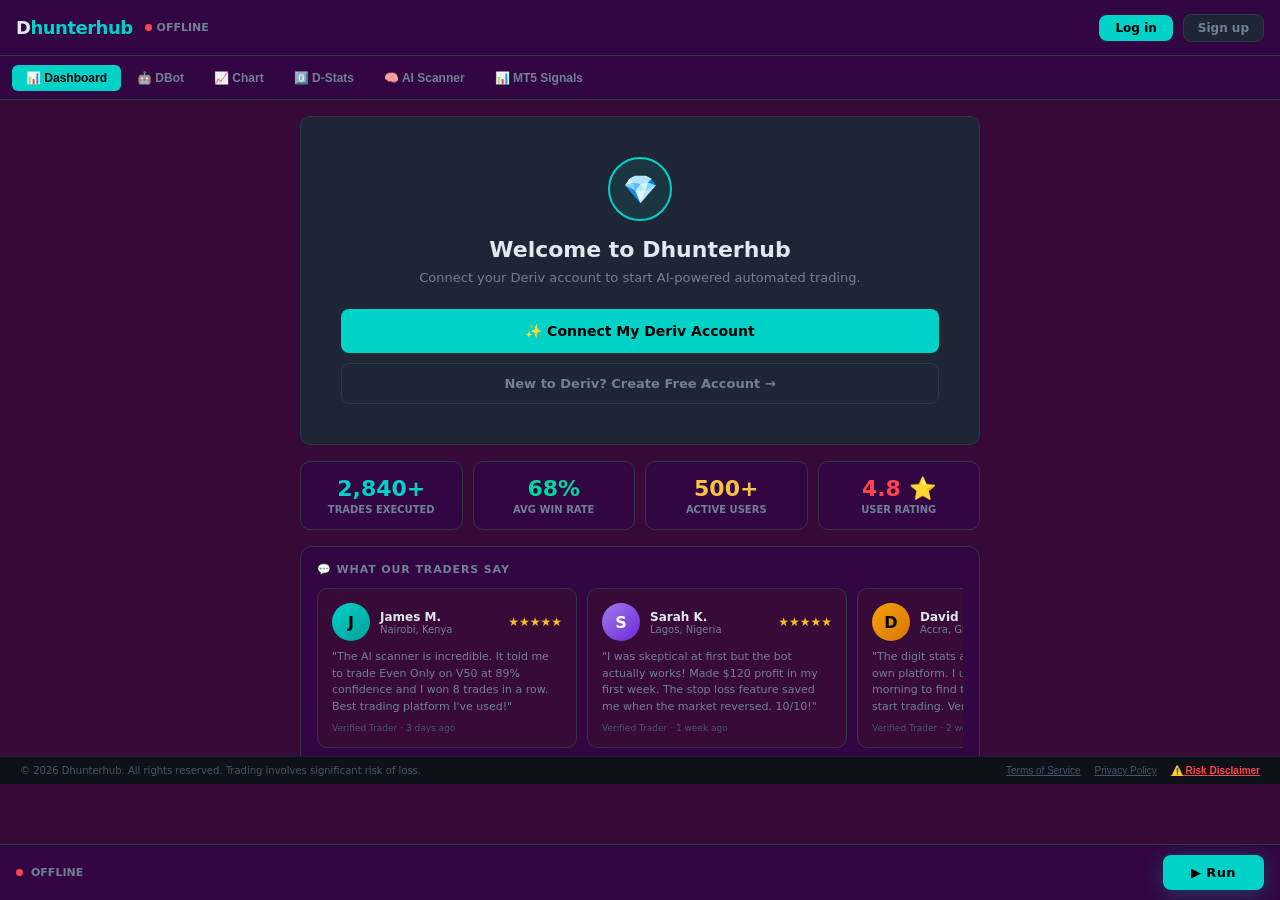
==== index.html @ f887120a "Update Google Analytics to dedicated dhunterhub property" ====
<!DOCTYPE html>
<html lang="en">
<head>
    <meta charset="UTF-8">
    <meta name="viewport" content="width=device-width, initial-scale=1.0">
    <title>Dhunterhub | Smart Trading Platform</title>

    <!-- Google tag (gtag.js) -->
<script async src="https://www.googletagmanager.com/gtag/js?id=G-G6SW14MYN6"></script>
<script>
  window.dataLayer = window.dataLayer || [];
  function gtag(){dataLayer.push(arguments);}
  gtag('js', new Date());
  gtag('config', 'G-G6SW14MYN6');
</script>

    <!-- SEO Meta Tags -->
    <meta name="description" content="Dhunterhub — AI-powered automated trading platform built on Deriv. Real-time digit stats, AI scanner, automated bots, 68% avg win rate. Connect your Deriv account and start trading smarter.">
    <meta name="keywords" content="Deriv trading bot, automated trading, AI trading, digit stats, Deriv third party, trading platform, volatility indices bot">
    <meta name="author" content="Dhunterhub">
    <meta name="robots" content="index, follow">

    <!-- Favicon — shows logo in browser tab and Google results -->
    <link rel="icon" type="image/png" href="logo.png">
    <link rel="apple-touch-icon" href="logo.png">
    <link rel="shortcut icon" href="logo.png">

    <!-- Open Graph — for WhatsApp, Facebook, Twitter previews -->
    <meta property="og:title" content="Dhunterhub | Smart AI Trading Platform">
    <meta property="og:description" content="AI-powered automated trading on Deriv. Real-time signals, digit stats, automated bots. Start trading smarter today.">
    <meta property="og:image" content="https://dhunterhub.com/logo.png">
    <meta property="og:url" content="https://dhunterhub.com">
    <meta property="og:type" content="website">
    <meta property="og:site_name" content="Dhunterhub">

    <!-- Twitter Card -->
    <meta name="twitter:card" content="summary">
    <meta name="twitter:title" content="Dhunterhub | Smart AI Trading Platform">
    <meta name="twitter:description" content="AI-powered automated trading on Deriv. Real-time signals, digit stats, automated bots.">
    <meta name="twitter:image" content="https://dhunterhub.com/logo.png">

    <!-- Canonical URL -->
    <link rel="canonical" href="https://dhunterhub.com">

    <style>
/* ============================================================
   DHUNTERHUB — Clean Dark Theme (Deriv-inspired)
   ============================================================ */
*,*::before,*::after{box-sizing:border-box;margin:0;padding:0;}
::-webkit-scrollbar{width:4px;height:4px;}
::-webkit-scrollbar-track{background:#122768;}
::-webkit-scrollbar-thumb{background:#3a69bb;border-radius:2px;}
::-webkit-scrollbar-thumb:hover{background:#0d3479;}
:root{
    --bg:#380a38;
    --bg2:#310642;
    --bg3:#1e2534;
    --card:#1e2534;
    --border:#2d3748;
    --text:#e2e8f0;
    --muted:#718096;
    --dim:#4a5568;
    --pink:#ff444f;
    --teal:#00d2c8;
    --green:#00d79e;
    --red:#ff444f;
    --amber:#f6c343;
    --blue:#4299e1;
    --purple:#9f7aea;
}
body{font-family:'Inter',system-ui,sans-serif;background:var(--bg);color:var(--text);height:100vh;overflow:hidden;display:flex;flex-direction:column;user-select:none;padding-bottom:0;}
::selection{background:#ff444f33;color:#fff;}

/* ── Header ── */
header{height:56px;background:var(--bg2);border-bottom:1px solid var(--border);display:flex;align-items:center;justify-content:space-between;padding:0 16px;flex-shrink:0;}
.logo{font-size:18px;font-weight:900;letter-spacing:-.5px;}
.logo span{color:var(--teal);}
.header-right{display:flex;align-items:center;gap:10px;}
.balance-badge{background:var(--bg3);border:1px solid var(--border);border-radius:8px;padding:5px 12px;font-size:12px;font-weight:700;color:var(--teal);display:flex;align-items:center;gap:6px;}
.status-dot{width:7px;height:7px;border-radius:50%;background:var(--red);flex-shrink:0;}
.status-dot.live{background:var(--green);}

/* ── Nav ── */
nav{height:44px;background:var(--bg2);border-bottom:1px solid var(--border);display:flex;align-items:center;padding:0 12px;gap:2px;flex-shrink:0;overflow-x:auto;}
.tab-btn{padding:6px 14px;border-radius:6px;font-size:12px;font-weight:600;white-space:nowrap;color:var(--muted);cursor:pointer;border:none;background:transparent;transition:all .15s;}
.tab-btn:hover{background:var(--bg3);color:var(--text);}
.tab-btn.active{background:var(--teal);color:#000;font-weight:700;}

/* ── Main ── */
main{flex:1;overflow:hidden;position:relative;}
.tab-pane{display:none;height:100%;width:100%;overflow:hidden;}
.tab-pane.active{display:flex;}
.tab-pane.scroll{display:none;}
.tab-pane.scroll.active{display:block;overflow-y:auto;height:100%;}

/* ── Inputs/Select ── */
input,select{background:var(--bg);border:1px solid var(--border);color:var(--text);border-radius:6px;padding:7px 10px;font-size:12px;outline:none;font-family:inherit;width:100%;transition:border-color .15s;}
input:focus,select:focus{border-color:var(--teal);}
select option{background:var(--bg2);}
input::placeholder{color:var(--dim);}

/* ── Buttons ── */
.btn{border:none;border-radius:8px;font-weight:700;cursor:pointer;transition:all .15s;display:inline-flex;align-items:center;justify-content:center;gap:6px;font-family:inherit;}
.btn-teal{background:var(--teal);color:#000;}
.btn-teal:hover{opacity:.9;transform:translateY(-1px);}
.btn-red{background:var(--red);color:#fff;}
.btn-red:hover{opacity:.9;}
.btn-green{background:var(--green);color:#000;}
.btn-green:hover{opacity:.9;}
.btn-ghost{background:var(--bg3);color:var(--muted);border:1px solid var(--border);}
.btn-ghost:hover{color:var(--text);border-color:var(--teal);}
.btn-amber{background:var(--amber);color:#000;}
.btn-run{background:var(--teal);color:#000;font-size:14px;font-weight:900;padding:14px 32px;border-radius:8px;letter-spacing:.03em;box-shadow:0 4px 20px #00d2c844;}
.btn-run:hover{opacity:.9;transform:translateY(-1px);}
.btn-stop{background:var(--red);color:#fff;font-size:14px;font-weight:900;padding:14px 32px;border-radius:8px;}

/* ── Cards ── */
.card{background:var(--card);border:1px solid var(--border);border-radius:10px;}
.card-sm{background:var(--bg2);border:1px solid var(--border);border-radius:8px;}

/* ── Badge ── */
.badge{display:inline-flex;align-items:center;padding:2px 8px;border-radius:20px;font-size:10px;font-weight:700;}
.badge-green{background:#00d79e18;color:var(--green);border:1px solid #00d79e33;}
.badge-red{background:#ff444f18;color:var(--red);border:1px solid #ff444f33;}
.badge-amber{background:#f6c34318;color:var(--amber);border:1px solid #f6c34333;}
.badge-teal{background:#00d2c818;color:var(--teal);border:1px solid #00d2c833;}
.badge-purple{background:#9f7aea18;color:var(--purple);border:1px solid #9f7aea33;}
.badge-blue{background:#4299e118;color:var(--blue);border:1px solid #4299e133;}

/* ── Separator ── */
.sep{border:none;border-top:1px solid var(--border);}

/* ── Sidebar ── */
.sidebar{width:240px;flex-shrink:0;background:var(--bg2);border-right:1px solid var(--border);display:flex;flex-direction:column;overflow:hidden;}
.sidebar-right{width:280px;flex-shrink:0;background:var(--bg2);border-left:1px solid var(--border);display:flex;flex-direction:column;overflow:hidden;}

/* ── Section header ── */
.sec-head{font-size:10px;font-weight:700;color:var(--muted);text-transform:uppercase;letter-spacing:.08em;padding:10px 14px 6px;}

/* ── Bot bar ── */
#bot-bar{position:fixed;bottom:0;left:0;right:0;z-index:999;background:var(--bg2);border-top:1px solid var(--border);padding:10px 16px;display:flex;align-items:center;gap:12px;}
body{padding-bottom:60px;}

/* ── D-Circles ── */
.d-circle{width:66px;height:66px;border-radius:50%;display:flex;flex-direction:column;align-items:center;justify-content:center;cursor:pointer;border:2px solid var(--border);background:var(--bg3);transition:all .2s;user-select:none;}
.d-circle:hover{transform:scale(1.08);}
.d-circle.r0{background:linear-gradient(135deg,#00d79e,#00a07a);border-color:#00d79e;color:#000;}
.d-circle.r1{background:linear-gradient(135deg,#00d2c8,#008a84);border-color:#00d2c8;color:#000;}
.d-circle.r8{background:linear-gradient(135deg,#f6c343,#c49a00);border-color:#f6c343;color:#000;}
.d-circle.r9{background:linear-gradient(135deg,#ff444f,#c0001a);border-color:#ff444f;color:#fff;}
.d-circle.pred{box-shadow:0 0 0 3px var(--teal),0 0 16px #00d2c844;}

/* ── Transaction rows (like screenshot) ── */
.tx-row{display:flex;align-items:center;padding:12px 16px;border-bottom:1px solid var(--border);gap:12px;font-size:12px;transition:background .15s;}
.tx-row:hover{background:var(--bg3);}
.tx-type-icon{width:44px;height:44px;border-radius:8px;background:var(--bg3);display:flex;align-items:center;justify-content:center;flex-shrink:0;font-size:18px;}
.tx-spots{flex:1;}
.tx-entry{display:flex;align-items:center;gap:6px;margin-bottom:4px;}
.tx-exit{display:flex;align-items:center;gap:6px;}
.spot-dot{width:8px;height:8px;border-radius:50%;flex-shrink:0;}
.spot-dot.entry{background:var(--red);}
.spot-dot.exit{background:transparent;border:2px solid var(--muted);}
.tx-price{color:var(--text);font-family:monospace;font-weight:600;}
.tx-pnl{text-align:right;}
.tx-stake{color:var(--muted);font-size:11px;}
.tx-profit{color:var(--green);font-weight:700;font-size:13px;}
.tx-profit.loss{color:var(--red);}

/* ── Summary bottom bar (like screenshot) ── */
.summary-bar{background:var(--bg2);border-top:1px solid var(--border);padding:14px 16px;display:grid;grid-template-columns:1fr 1fr 1fr;gap:12px;flex-shrink:0;}
.summary-item{text-align:center;}
.summary-label{font-size:10px;color:var(--muted);margin-bottom:4px;font-weight:600;text-transform:uppercase;}
.summary-value{font-size:15px;font-weight:900;}

/* ── Panel tabs (Summary/Transactions/Journal) ── */
.panel-tabs{display:flex;border-bottom:1px solid var(--border);flex-shrink:0;}
.panel-tab{flex:1;padding:10px;text-align:center;font-size:12px;font-weight:600;color:var(--muted);cursor:pointer;border:none;background:transparent;border-bottom:2px solid transparent;transition:all .15s;}
.panel-tab.active{color:var(--teal);border-bottom-color:var(--teal);}

/* ── AI Scanner ── */
.scanner-signal{background:var(--bg3);border:1px solid var(--border);border-radius:8px;padding:12px;transition:all .15s;}
.scanner-signal.strong{border-color:var(--green);}
.scanner-signal.medium{border-color:var(--amber);}

/* ── Market selector ── */
.market-item{padding:8px 12px;cursor:pointer;border-radius:6px;font-size:12px;font-weight:500;color:var(--muted);display:flex;align-items:center;gap:8px;transition:all .15s;border-left:3px solid transparent;}
.market-item:hover{background:var(--bg3);color:var(--text);}
.market-item.active{background:#00d2c810;color:var(--teal);border-left-color:var(--teal);}

/* ── Progress bar ── */
.pbar{height:4px;background:var(--border);border-radius:2px;overflow:hidden;}
.pbar-fill{height:100%;border-radius:2px;transition:width .6s;}

/* ── Notification ── */
#notif-wrap{position:fixed;top:70px;right:14px;z-index:9999;display:flex;flex-direction:column;gap:8px;max-width:290px;pointer-events:none;}
.notif{background:var(--bg3);border:1px solid var(--teal);border-radius:10px;padding:12px 14px;box-shadow:0 8px 24px #00000055;animation:nIn .3s ease;pointer-events:all;}
.notif.err{border-color:var(--red);}
.notif.warn{border-color:var(--amber);}
@keyframes nIn{from{opacity:0;transform:translateX(20px);}to{opacity:1;transform:translateX(0);}}

/* ── Journal line ── */
.jline{font-size:10px;padding:2px 0;font-family:monospace;}
.jline.w{color:var(--green);}
.jline.l{color:var(--red);}
.jline.i{color:var(--blue);}
.jline.x{color:var(--amber);}
.jline.d{color:var(--muted);}

/* ── Dir button ── */
.dir-btn{padding:6px 14px;border-radius:6px;font-size:11px;font-weight:700;border:1px solid var(--border);background:var(--bg);color:var(--muted);cursor:pointer;transition:all .15s;}
.dir-btn.pos{border-color:var(--teal);background:#00d2c814;color:var(--teal);}
.dir-btn.neg{border-color:var(--red);background:#ff444f14;color:var(--red);}

/* ── Chart iframe ── */
.chart-frame{flex:1;border:none;width:100%;min-height:0;display:block;}

/* ── Iframe container ── */
.iframe-wrap{flex:1;display:flex;flex-direction:column;overflow:hidden;min-height:0;}

@media(max-width:768px){
    /* Hide sidebars by default on mobile */
    .sidebar,.sidebar-right{ display:none; }

    /* DBot mobile layout — show settings as bottom sheet */
    #bot-pane.active { flex-direction: column !important; }
    #bot-pane .sidebar {
        display: flex !important;
        width: 100% !important;
        max-height: 0;
        overflow: hidden;
        transition: max-height 0.3s ease;
        border-right: none !important;
        border-top: 1px solid var(--border);
        order: 2;
    }
    #bot-pane .sidebar.mobile-open {
        max-height: 70vh;
        overflow-y: auto;
    }
    #bot-pane > div:not(.sidebar):not(.sidebar-right) {
        order: 1;
        min-height: 0;
        flex: 1;
    }
    /* Hide right AI panel on mobile */
    #bot-pane .sidebar-right { display: none !important; }

    /* Mobile bot toggle button */
    #mobile-bot-settings-btn {
        display: flex !important;
    }
}
@media(min-width:769px){
    #mobile-bot-settings-btn { display: none !important; }
}
    </style>
</head>
<body>

<!-- Notifications -->
<div id="notif-wrap"></div>

<!-- ═══ HEADER ═══ -->
<header>
    <div style="display:flex;align-items:center;gap:12px;">
        <div class="logo">D<span>hunterhub</span></div>
        <div style="display:flex;align-items:center;gap:5px;">
            <span class="status-dot" id="status-dot"></span>
            <span id="status-text" style="font-size:11px;font-weight:700;color:var(--muted);">OFFLINE</span>
        </div>
    </div>
    <div class="header-right">
        <div id="acct-wrap" style="display:none;align-items:center;gap:8px;">
            <select id="acct-switcher" onchange="switchAccount(this.value)" style="width:auto;font-size:11px;padding:4px 8px;"></select>
            <div class="balance-badge">💰 <span id="balance">0.00 USD</span></div>
        </div>
        <button onclick="loginWithDeriv()" id="btn-login" class="btn btn-teal" style="font-size:12px;padding:6px 16px;">Log in</button>
        <button onclick="signUpWithDeriv()" id="btn-signup" class="btn btn-ghost" style="font-size:12px;padding:6px 14px;">Sign up</button>
    </div>
</header>

<!-- ═══ NAV ═══ -->
<nav>
    <button id="tab-btn-dashboard" onclick="switchTab('dashboard')" class="tab-btn active">📊 Dashboard</button>
    <button id="tab-btn-bot"       onclick="switchTab('bot')"       class="tab-btn">🤖 DBot</button>
    <button id="tab-btn-chart"     onclick="switchTab('chart')"     class="tab-btn">📈 Chart</button>
    <button id="tab-btn-digits"    onclick="switchTab('digits')"    class="tab-btn">0️⃣ D-Stats</button>
    <button id="tab-btn-scanner"   onclick="switchTab('scanner')"   class="tab-btn">🧠 AI Scanner</button>
    <button id="tab-btn-mt5"       onclick="switchTab('mt5')"       class="tab-btn">📊 MT5 Signals</button>
</nav>

<!-- ═══ MAIN ═══ -->
<main>

<!-- ── DASHBOARD ── -->
<div id="dashboard-pane" class="tab-pane scroll active" style="padding:16px;">
    <div style="max-width:680px;margin:0 auto;">

        <!-- Auth card -->
        <div id="auth-card" class="card" style="padding:40px;text-align:center;margin-bottom:16px;">
            <div style="width:64px;height:64px;border-radius:50%;background:#00d2c818;border:2px solid var(--teal);display:flex;align-items:center;justify-content:center;font-size:28px;margin:0 auto 16px;">💎</div>
            <h2 style="font-size:22px;font-weight:900;margin-bottom:8px;">Welcome to Dhunterhub</h2>
            <p style="color:var(--muted);font-size:13px;margin-bottom:24px;">Connect your Deriv account to start AI-powered automated trading.</p>
            <button onclick="loginWithDeriv()" class="btn btn-teal" style="width:100%;padding:14px;font-size:14px;border-radius:8px;margin-bottom:10px;">✨ Connect My Deriv Account</button>
            <button onclick="signUpWithDeriv()" class="btn btn-ghost" style="width:100%;padding:12px;font-size:13px;border-radius:8px;">New to Deriv? Create Free Account →</button>
            <div id="conn-status" style="display:none;margin-top:12px;font-size:11px;padding:10px;border-radius:8px;border:1px solid var(--border);color:var(--muted);"></div>
        </div>

        <!-- Testimonials & Stats — always visible -->
        <div style="margin-bottom:16px;">

            <!-- Platform stats bar -->
            <div style="display:grid;grid-template-columns:repeat(4,1fr);gap:10px;margin-bottom:16px;">
                <div style="background:var(--bg2);border:1px solid var(--border);border-radius:10px;padding:14px;text-align:center;">
                    <div style="font-size:22px;font-weight:900;color:var(--teal);">2,840+</div>
                    <div style="font-size:10px;color:var(--muted);margin-top:3px;text-transform:uppercase;font-weight:700;">Trades Executed</div>
                </div>
                <div style="background:var(--bg2);border:1px solid var(--border);border-radius:10px;padding:14px;text-align:center;">
                    <div style="font-size:22px;font-weight:900;color:var(--green);">68%</div>
                    <div style="font-size:10px;color:var(--muted);margin-top:3px;text-transform:uppercase;font-weight:700;">Avg Win Rate</div>
                </div>
                <div style="background:var(--bg2);border:1px solid var(--border);border-radius:10px;padding:14px;text-align:center;">
                    <div style="font-size:22px;font-weight:900;color:var(--amber);">500+</div>
                    <div style="font-size:10px;color:var(--muted);margin-top:3px;text-transform:uppercase;font-weight:700;">Active Users</div>
                </div>
                <div style="background:var(--bg2);border:1px solid var(--border);border-radius:10px;padding:14px;text-align:center;">
                    <div style="font-size:22px;font-weight:900;color:#ff444f;">4.8 ⭐</div>
                    <div style="font-size:10px;color:var(--muted);margin-top:3px;text-transform:uppercase;font-weight:700;">User Rating</div>
                </div>
            </div>

            <!-- Testimonials -->
            <div style="background:var(--bg2);border:1px solid var(--border);border-radius:12px;padding:16px;margin-bottom:16px;">
                <div style="font-size:11px;font-weight:900;color:var(--muted);text-transform:uppercase;letter-spacing:.08em;margin-bottom:12px;">💬 What Our Traders Say</div>
                <div style="display:flex;flex-direction:row;overflow-x:auto;gap:10px;padding-bottom:8px;scroll-snap-type:x mandatory;">

                    <!-- Testimonial 1 -->
                    <div style="background:var(--bg);border:1px solid var(--border);border-radius:10px;padding:14px;min-width:260px;max-width:260px;scroll-snap-align:start;flex-shrink:0;">
                        <div style="display:flex;align-items:center;gap:10px;margin-bottom:8px;">
                            <div style="width:38px;height:38px;border-radius:50%;background:linear-gradient(135deg,#00d2c8,#00a09a);display:flex;align-items:center;justify-content:center;font-size:16px;font-weight:900;color:#000;flex-shrink:0;">J</div>
                            <div>
                                <div style="font-size:12px;font-weight:900;color:var(--text);">James M.</div>
                                <div style="font-size:10px;color:var(--muted);">Nairobi, Kenya</div>
                            </div>
                            <div style="margin-left:auto;color:#fbbf24;font-size:12px;">★★★★★</div>
                        </div>
                        <p style="font-size:11px;color:var(--muted);line-height:1.5;">"The AI scanner is incredible. It told me to trade Even Only on V50 at 89% confidence and I won 8 trades in a row. Best trading platform I've used!"</p>
                        <div style="font-size:9px;color:var(--dim);margin-top:8px;">Verified Trader · 3 days ago</div>
                    </div>

                    <!-- Testimonial 2 -->
                    <div style="background:var(--bg);border:1px solid var(--border);border-radius:10px;padding:14px;min-width:260px;max-width:260px;scroll-snap-align:start;flex-shrink:0;">
                        <div style="display:flex;align-items:center;gap:10px;margin-bottom:8px;">
                            <div style="width:38px;height:38px;border-radius:50%;background:linear-gradient(135deg,#9f7aea,#6d28d9);display:flex;align-items:center;justify-content:center;font-size:16px;font-weight:900;color:#fff;flex-shrink:0;">S</div>
                            <div>
                                <div style="font-size:12px;font-weight:900;color:var(--text);">Sarah K.</div>
                                <div style="font-size:10px;color:var(--muted);">Lagos, Nigeria</div>
                            </div>
                            <div style="margin-left:auto;color:#fbbf24;font-size:12px;">★★★★★</div>
                        </div>
                        <p style="font-size:11px;color:var(--muted);line-height:1.5;">"I was skeptical at first but the bot actually works! Made $120 profit in my first week. The stop loss feature saved me when the market reversed. 10/10!"</p>
                        <div style="font-size:9px;color:var(--dim);margin-top:8px;">Verified Trader · 1 week ago</div>
                    </div>

                    <!-- Testimonial 3 -->
                    <div style="background:var(--bg);border:1px solid var(--border);border-radius:10px;padding:14px;min-width:260px;max-width:260px;scroll-snap-align:start;flex-shrink:0;">
                        <div style="display:flex;align-items:center;gap:10px;margin-bottom:8px;">
                            <div style="width:38px;height:38px;border-radius:50%;background:linear-gradient(135deg,#f59e0b,#d97706);display:flex;align-items:center;justify-content:center;font-size:16px;font-weight:900;color:#000;flex-shrink:0;">D</div>
                            <div>
                                <div style="font-size:12px;font-weight:900;color:var(--text);">David O.</div>
                                <div style="font-size:10px;color:var(--muted);">Accra, Ghana</div>
                            </div>
                            <div style="margin-left:auto;color:#fbbf24;font-size:12px;">★★★★☆</div>
                        </div>
                        <p style="font-size:11px;color:var(--muted);line-height:1.5;">"The digit stats are exactly like Deriv's own platform. I use the AI scanner every morning to find the best market before I start trading. Very professional!"</p>
                        <div style="font-size:9px;color:var(--dim);margin-top:8px;">Verified Trader · 2 weeks ago</div>
                    </div>

                    <!-- Testimonial 4 -->
                    <div style="background:var(--bg);border:1px solid var(--border);border-radius:10px;padding:14px;min-width:260px;max-width:260px;scroll-snap-align:start;flex-shrink:0;">
                        <div style="display:flex;align-items:center;gap:10px;margin-bottom:8px;">
                            <div style="width:38px;height:38px;border-radius:50%;background:linear-gradient(135deg,#ff444f,#c0001a);display:flex;align-items:center;justify-content:center;font-size:16px;font-weight:900;color:#fff;flex-shrink:0;">A</div>
                            <div>
                                <div style="font-size:12px;font-weight:900;color:var(--text);">Amina B.</div>
                                <div style="font-size:10px;color:var(--muted);">Dar es Salaam, Tanzania</div>
                            </div>
                            <div style="margin-left:auto;color:#fbbf24;font-size:12px;">★★★★★</div>
                        </div>
                        <p style="font-size:11px;color:var(--muted);line-height:1.5;">"Finally a platform that works on my phone! The AI auto-update feature is amazing — it changes direction based on market conditions automatically. Love it!"</p>
                        <div style="font-size:9px;color:var(--dim);margin-top:8px;">Verified Trader · 5 days ago</div>
                    </div>

                    <!-- Testimonial 5 -->
                    <div style="background:var(--bg);border:1px solid var(--border);border-radius:10px;padding:14px;min-width:260px;max-width:260px;scroll-snap-align:start;flex-shrink:0;">
                        <div style="display:flex;align-items:center;gap:10px;margin-bottom:8px;">
                            <div style="width:38px;height:38px;border-radius:50%;background:linear-gradient(135deg,#10b981,#059669);display:flex;align-items:center;justify-content:center;font-size:16px;font-weight:900;color:#fff;flex-shrink:0;">P</div>
                            <div>
                                <div style="font-size:12px;font-weight:900;color:var(--text);">Peter N.</div>
                                <div style="font-size:10px;color:var(--muted);">Kampala, Uganda</div>
                            </div>
                            <div style="margin-left:auto;color:#fbbf24;font-size:12px;">★★★★★</div>
                        </div>
                        <p style="font-size:11px;color:var(--muted);line-height:1.5;">"The martingale with stop loss is perfectly balanced. I set $5 stop loss and $20 take profit and the bot handles everything. Withdrew $200 this month!"</p>
                        <div style="font-size:9px;color:var(--dim);margin-top:8px;">Verified Trader · 1 week ago</div>
                    </div>

                    <!-- Testimonial 6 -->
                    <div style="background:var(--bg);border:1px solid var(--border);border-radius:10px;padding:14px;min-width:260px;max-width:260px;scroll-snap-align:start;flex-shrink:0;">
                        <div style="display:flex;align-items:center;gap:10px;margin-bottom:8px;">
                            <div style="width:38px;height:38px;border-radius:50%;background:linear-gradient(135deg,#3b82f6,#1d4ed8);display:flex;align-items:center;justify-content:center;font-size:16px;font-weight:900;color:#fff;flex-shrink:0;">R</div>
                            <div>
                                <div style="font-size:12px;font-weight:900;color:var(--text);">Ruth W.</div>
                                <div style="font-size:10px;color:var(--muted);">Mombasa, Kenya</div>
                            </div>
                            <div style="margin-left:auto;color:#fbbf24;font-size:12px;">★★★★★</div>
                        </div>
                        <p style="font-size:11px;color:var(--muted);line-height:1.5;">"I connected my Deriv account in less than a minute. The interface is clean and easy to understand even for beginners. The AI signals are spot on!"</p>
                        <div style="font-size:9px;color:var(--dim);margin-top:8px;">Verified Trader · 3 days ago</div>
                    </div>

                </div>
            </div>

            <!-- CTA Banner -->
            <div style="background:linear-gradient(135deg,#00d2c818,#00d2c808);border:1px solid #00d2c844;border-radius:12px;padding:20px;text-align:center;margin-bottom:16px;">
                <div style="font-size:16px;font-weight:900;color:var(--text);margin-bottom:6px;">🚀 Ready to Start Trading?</div>
                <div style="font-size:12px;color:var(--muted);margin-bottom:14px;">Join 500+ traders already using Dhunterhub to automate their Deriv trading</div>
                <div style="display:flex;gap:10px;justify-content:center;flex-wrap:wrap;">
                    <button onclick="loginWithDeriv()" class="btn btn-teal" style="padding:10px 24px;font-size:13px;">✨ Connect My Deriv Account</button>
                    <button onclick="signUpWithDeriv()" class="btn" style="background:transparent;border:1px solid var(--teal);color:var(--teal);padding:10px 24px;font-size:13px;">New to Deriv? Sign Up Free</button>
                </div>
            </div>
        </div>

        <!-- Post-login stats -->
        <div id="dash-stats" style="display:none;">
            <div style="display:grid;grid-template-columns:repeat(4,1fr);gap:10px;margin-bottom:14px;">
                <div class="card-sm" style="padding:12px;text-align:center;">
                    <div style="font-size:9px;color:var(--muted);margin-bottom:4px;text-transform:uppercase;font-weight:700;">Total Runs</div>
                    <div id="ds-runs" style="font-size:22px;font-weight:900;">0</div>
                </div>
                <div class="card-sm" style="padding:12px;text-align:center;">
                    <div style="font-size:9px;color:var(--muted);margin-bottom:4px;text-transform:uppercase;font-weight:700;">Win Rate</div>
                    <div id="ds-wr" style="font-size:22px;font-weight:900;color:var(--teal);">0%</div>
                </div>
                <div class="card-sm" style="padding:12px;text-align:center;">
                    <div style="font-size:9px;color:var(--muted);margin-bottom:4px;text-transform:uppercase;font-weight:700;">Profit/Loss</div>
                    <div id="ds-pl" style="font-size:22px;font-weight:900;">$0.00</div>
                </div>
                <div class="card-sm" style="padding:12px;text-align:center;">
                    <div style="font-size:9px;color:var(--muted);margin-bottom:4px;text-transform:uppercase;font-weight:700;">Active Bot</div>
                    <div id="ds-bot" style="font-size:11px;font-weight:900;color:var(--teal);overflow:hidden;text-overflow:ellipsis;white-space:nowrap;">None</div>
                </div>
            </div>
            <div class="card" style="padding:14px;">
                <div style="font-size:10px;font-weight:700;color:var(--muted);text-transform:uppercase;margin-bottom:10px;">Recent Trades</div>
                <div id="recent-trades"><div style="font-size:11px;color:var(--dim);text-align:center;padding:16px;">No trades yet</div></div>
            </div>
        </div>
    </div>
</div>

<!-- ── DBOT ── -->
<div id="bot-pane" class="tab-pane" style="flex-direction:row;">

    <!-- LEFT: Bot settings -->
    <div class="sidebar">
        <div class="sec-head">⚙️ Bot Settings</div>
        <div style="padding:12px;display:flex;flex-direction:column;gap:10px;overflow-y:auto;flex:1;">

            <!-- Active bot indicator -->
            <div class="card-sm" style="padding:10px;">
                <div style="font-size:9px;color:var(--muted);text-transform:uppercase;font-weight:700;margin-bottom:4px;">Active Bot</div>
                <div id="active-bot-name" style="font-size:13px;font-weight:900;color:var(--teal);">Configure below</div>
            </div>

            <div>
                <div style="font-size:9px;font-weight:700;color:var(--muted);text-transform:uppercase;margin-bottom:4px;">Market</div>
                <select id="bot-market" onchange="onMarketChange()">
                    <optgroup label="Continuous Indices">
                        <option value="R_10">Volatility 10 Index</option>
                        <option value="R_25">Volatility 25 Index</option>
                        <option value="R_50">Volatility 50 Index</option>
                        <option value="R_75">Volatility 75 Index</option>
                        <option value="R_100">Volatility 100 Index</option>
                    </optgroup>
                    <optgroup label="1s Indices">
                        <option value="1HZ10V">Volatility 10 (1s)</option>
                        <option value="1HZ25V">Volatility 25 (1s)</option>
                        <option value="1HZ50V">Volatility 50 (1s)</option>
                        <option value="1HZ75V">Volatility 75 (1s)</option>
                        <option value="1HZ100V">Volatility 100 (1s)</option>
                    </optgroup>
                    <optgroup label="Jump Indices">
                        <option value="jump_10">Jump 10 Index</option>
                        <option value="jump_25">Jump 25 Index</option>
                        <option value="jump_50">Jump 50 Index</option>
                        <option value="jump_75">Jump 75 Index</option>
                        <option value="jump_100">Jump 100 Index</option>
                    </optgroup>
                </select>
            </div>

            <div>
                <div style="font-size:9px;font-weight:700;color:var(--muted);text-transform:uppercase;margin-bottom:4px;">Trade Type</div>
                <select id="bot-type" onchange="onTypeChange()">
                    <option value="over_under">Over / Under</option>
                    <option value="even_odd">Even / Odd</option>
                    <option value="rise_fall">Rise / Fall</option>
                    <option value="only_ups_downs">Only Ups / Only Downs</option>
                </select>
            </div>

            <div>
                <div style="font-size:9px;font-weight:700;color:var(--muted);text-transform:uppercase;margin-bottom:6px;">Direction <span style="color:var(--red);">*</span></div>
                <div id="dir-controls" style="display:flex;gap:6px;flex-wrap:wrap;"></div>
            </div>

            <div id="pred-wrap">
                <div style="font-size:9px;font-weight:700;color:var(--muted);text-transform:uppercase;margin-bottom:4px;">Prediction (0–9)</div>
                <input type="number" id="bot-pred" value="5" min="0" max="9">
            </div>

            <div>
                <div style="font-size:9px;font-weight:700;color:var(--muted);text-transform:uppercase;margin-bottom:4px;">Duration (Ticks)</div>
                <input type="number" id="bot-dur" value="1" min="1" max="10">
            </div>

            <hr class="sep">
            <div style="font-size:9px;font-weight:900;color:var(--muted);text-transform:uppercase;letter-spacing:.06em;">💰 Money Management</div>

            <div>
                <div style="font-size:9px;font-weight:700;color:var(--muted);text-transform:uppercase;margin-bottom:4px;">Initial Stake (USD)</div>
                <input type="number" id="bot-stake" value="1.00" step="0.50" min="0.35">
            </div>

            <div>
                <div style="font-size:9px;font-weight:700;color:var(--muted);text-transform:uppercase;margin-bottom:4px;">Martingale ×</div>
                <input type="number" id="bot-mg" value="2.1" step="0.1" min="1">
            </div>

            <div style="display:grid;grid-template-columns:1fr 1fr;gap:8px;">
                <div>
                    <div style="font-size:9px;font-weight:700;color:var(--green);text-transform:uppercase;margin-bottom:4px;">Take Profit $</div>
                    <input type="number" id="bot-tp" value="20.00" style="color:var(--green);">
                </div>
                <div>
                    <div style="font-size:9px;font-weight:700;color:var(--red);text-transform:uppercase;margin-bottom:4px;">Stop Loss $</div>
                    <input type="number" id="bot-sl" value="1000.00" style="color:var(--red);">
                </div>
            </div>

            <!-- AI auto-update toggle -->
            <div class="card-sm" style="padding:10px;border-color:var(--teal);">
                <div style="display:flex;align-items:center;justify-content:space-between;margin-bottom:6px;">
                    <span style="font-size:11px;font-weight:700;color:var(--teal);">🧠 AI Auto-Update</span>
                    <label style="position:relative;width:36px;height:20px;cursor:pointer;">
                        <input type="checkbox" id="ai-auto" checked style="opacity:0;width:0;height:0;">
                        <span id="ai-toggle-track" onclick="toggleAIAuto()" style="position:absolute;inset:0;background:var(--teal);border-radius:20px;transition:.3s;cursor:pointer;"></span>
                        <span id="ai-toggle-thumb" onclick="toggleAIAuto()" style="position:absolute;left:3px;top:3px;width:14px;height:14px;background:#000;border-radius:50%;transition:.3s;cursor:pointer;"></span>
                    </label>
                </div>
                <div style="font-size:10px;color:var(--muted);">AI scans market and updates bot direction automatically for highest win probability.</div>
            </div>

            <button onclick="runAIScan()" class="btn btn-amber" style="width:100%;padding:8px;font-size:11px;border-radius:7px;">🔍 Run AI Scan Now</button>
        </div>
    </div>

    <!-- CENTER: Run panel + transaction view -->
    <div style="flex:1;display:flex;flex-direction:column;overflow:hidden;min-width:0;">

        <!-- Trade info bar -->
        <div style="padding:10px 14px;background:var(--bg2);border-bottom:1px solid var(--border);display:flex;align-items:center;gap:16px;flex-shrink:0;flex-wrap:wrap;">
            <div style="font-size:11px;color:var(--muted);">Market: <b id="info-market" style="color:var(--text);">—</b></div>
            <div style="font-size:11px;color:var(--muted);">Type: <b id="info-type" style="color:var(--text);">—</b></div>
            <div style="font-size:11px;color:var(--muted);">Direction: <b id="info-dir" style="color:var(--teal);">—</b></div>
            <div style="font-size:11px;color:var(--muted);">Stake: <b id="info-stake" style="color:var(--text);">$1.00</b></div>
            <div id="ai-status-badge" class="badge badge-teal">🧠 AI Active</div>
            <!-- Mobile only: settings toggle button -->
            <button id="mobile-bot-settings-btn" onclick="toggleMobileBotSettings()"
                class="btn btn-teal"
                style="display:none;font-size:11px;padding:5px 12px;margin-left:auto;">
                ⚙️ Bot Settings
            </button>
        </div>

        <!-- Panel tabs (Summary / Transactions / Journal) — like screenshot -->
        <div class="panel-tabs">
            <button class="panel-tab active" onclick="switchPanel('summary',this)">Summary</button>
            <button class="panel-tab" onclick="switchPanel('transactions',this)">Transactions</button>
            <button class="panel-tab" onclick="switchPanel('journal',this)">Journal</button>
        </div>

        <!-- SUMMARY panel -->
        <div id="panel-summary" style="flex:1;overflow-y:auto;padding:16px;">
            <div style="display:grid;grid-template-columns:1fr 1fr;gap:10px;margin-bottom:14px;">
                <div class="card-sm" style="padding:12px;">
                    <div style="font-size:9px;color:var(--muted);text-transform:uppercase;font-weight:700;margin-bottom:6px;">Win Rate</div>
                    <div id="sum-wr" style="font-size:28px;font-weight:900;color:var(--teal);">0%</div>
                    <div class="pbar" style="margin-top:8px;"><div id="sum-wr-bar" class="pbar-fill" style="width:0%;background:var(--teal);"></div></div>
                </div>
                <div class="card-sm" style="padding:12px;">
                    <div style="font-size:9px;color:var(--muted);text-transform:uppercase;font-weight:700;margin-bottom:6px;">Total Profit/Loss</div>
                    <div id="sum-pl" style="font-size:28px;font-weight:900;">$0.00</div>
                </div>
            </div>
            <div style="display:grid;grid-template-columns:repeat(3,1fr);gap:10px;margin-bottom:14px;">
                <div class="card-sm" style="padding:10px;text-align:center;">
                    <div style="font-size:9px;color:var(--muted);font-weight:700;margin-bottom:4px;">Runs</div>
                    <div id="sum-runs" style="font-size:20px;font-weight:900;">0</div>
                </div>
                <div class="card-sm" style="padding:10px;text-align:center;">
                    <div style="font-size:9px;color:var(--green);font-weight:700;margin-bottom:4px;">Contracts Won</div>
                    <div id="sum-wins" style="font-size:20px;font-weight:900;color:var(--green);">0</div>
                </div>
                <div class="card-sm" style="padding:10px;text-align:center;">
                    <div style="font-size:9px;color:var(--red);font-weight:700;margin-bottom:4px;">Contracts Lost</div>
                    <div id="sum-losses" style="font-size:20px;font-weight:900;color:var(--red);">0</div>
                </div>
            </div>
            <!-- Summary bottom bar like screenshot -->
            <div class="card" style="overflow:hidden;">
                <div style="display:grid;grid-template-columns:1fr 1fr 1fr;text-align:center;border-bottom:1px solid var(--border);">
                    <div style="padding:12px;border-right:1px solid var(--border);">
                        <div style="font-size:9px;color:var(--muted);font-weight:700;margin-bottom:4px;">TOTAL STAKE</div>
                        <div id="sum-total-stake" style="font-size:15px;font-weight:900;">$0.00</div>
                    </div>
                    <div style="padding:12px;border-right:1px solid var(--border);">
                        <div style="font-size:9px;color:var(--muted);font-weight:700;margin-bottom:4px;">TOTAL PAYOUT</div>
                        <div id="sum-total-payout" style="font-size:15px;font-weight:900;color:var(--green);">$0.00</div>
                    </div>
                    <div style="padding:12px;">
                        <div style="font-size:9px;color:var(--muted);font-weight:700;margin-bottom:4px;">NO. OF RUNS</div>
                        <div id="sum-no-runs" style="font-size:15px;font-weight:900;">0</div>
                    </div>
                </div>
                <div style="display:grid;grid-template-columns:1fr 1fr;text-align:center;">
                    <div style="padding:12px;border-right:1px solid var(--border);">
                        <div style="font-size:9px;color:var(--muted);font-weight:700;margin-bottom:4px;">CONTRACTS WON</div>
                        <div id="sum-won2" style="font-size:18px;font-weight:900;color:var(--green);">0</div>
                    </div>
                    <div style="padding:12px;">
                        <div style="font-size:9px;color:var(--green);font-weight:700;margin-bottom:4px;">TOTAL PROFIT/LOSS</div>
                        <div id="sum-pl2" style="font-size:18px;font-weight:900;color:var(--green);">$0.00</div>
                    </div>
                </div>
            </div>
        </div>

        <!-- TRANSACTIONS panel (like screenshot) -->
        <div id="panel-transactions" style="display:none;flex-direction:column;height:100%;overflow:hidden;">
            <div style="padding:10px 14px;border-bottom:1px solid var(--border);display:flex;gap:8px;flex-shrink:0;">
                <button onclick="downloadTransactions()" class="btn btn-ghost" style="font-size:11px;padding:5px 12px;">⬇ Download</button>
                <button onclick="clearTransactions()" class="btn btn-ghost" style="font-size:11px;padding:5px 12px;">🗑 Reset</button>
            </div>
            <!-- Column headers -->
            <div style="display:flex;padding:8px 16px;border-bottom:1px solid var(--border);font-size:10px;font-weight:700;color:var(--muted);text-transform:uppercase;flex-shrink:0;">
                <div style="width:56px;">Type</div>
                <div style="flex:1;">Entry / Exit Spot</div>
                <div style="width:140px;text-align:right;">Buy Price and P/L</div>
            </div>
            <div id="tx-list" style="flex:1;overflow-y:auto;">
                <div style="font-size:11px;color:var(--dim);text-align:center;padding:30px;">No transactions yet. Run the bot to see trades here.</div>
            </div>
        </div>

        <!-- JOURNAL panel -->
        <div id="panel-journal" style="display:none;flex-direction:column;height:100%;overflow:hidden;">
            <div style="padding:8px 14px;border-bottom:1px solid var(--border);display:flex;gap:8px;flex-shrink:0;">
                <button onclick="clearJournal()" class="btn btn-ghost" style="font-size:11px;padding:5px 12px;">🗑 Clear</button>
            </div>
            <div id="journal-log" style="flex:1;overflow-y:auto;padding:10px 14px;display:flex;flex-direction:column;gap:2px;background:var(--bg);font-family:monospace;font-size:11px;">
                <div class="jline d">[System] Dhunterhub ready.</div>
            </div>
        </div>
    </div>

    <!-- RIGHT: AI analysis sidebar -->
    <div class="sidebar-right">
        <div class="sec-head">🧠 AI Market Analysis</div>
        <div style="padding:10px;flex:1;overflow-y:auto;display:flex;flex-direction:column;gap:10px;">

            <!-- AI confidence meter -->
            <div class="card-sm" style="padding:12px;">
                <div style="font-size:10px;font-weight:700;color:var(--teal);margin-bottom:8px;">AI Win Probability</div>
                <div id="ai-confidence-val" style="font-size:32px;font-weight:900;color:var(--teal);text-align:center;margin-bottom:8px;">—%</div>
                <div class="pbar"><div id="ai-conf-bar" class="pbar-fill" style="width:0%;background:var(--teal);"></div></div>
                <div id="ai-conf-label" style="font-size:10px;color:var(--muted);text-align:center;margin-top:6px;">Connect to analyze</div>
            </div>

            <!-- AI signal -->
            <div class="card-sm" style="padding:12px;" id="ai-signal-box">
                <div style="font-size:10px;font-weight:700;color:var(--muted);margin-bottom:6px;">Current Signal</div>
                <div id="ai-signal-text" style="font-size:13px;font-weight:900;color:var(--muted);">No signal yet</div>
                <div id="ai-signal-detail" style="font-size:10px;color:var(--muted);margin-top:4px;"></div>
            </div>

            <!-- Market state -->
            <div class="card-sm" style="padding:12px;">
                <div style="font-size:10px;font-weight:700;color:var(--muted);margin-bottom:6px;">Market State</div>
                <div id="ai-market-state" style="font-size:12px;font-weight:700;color:var(--text);">Analyzing...</div>
                <div id="ai-market-detail" style="font-size:10px;color:var(--muted);margin-top:4px;"></div>
            </div>

            <!-- Digit distribution mini -->
            <div class="card-sm" style="padding:12px;">
                <div style="font-size:10px;font-weight:700;color:var(--muted);margin-bottom:8px;">Digit Distribution</div>
                <div id="ai-digit-mini" style="display:flex;flex-wrap:wrap;gap:4px;"></div>
            </div>

            <!-- Last 5 AI signals log -->
            <div>
                <div style="font-size:9px;font-weight:700;color:var(--muted);text-transform:uppercase;margin-bottom:6px;">Signal History</div>
                <div id="ai-signal-history" style="display:flex;flex-direction:column;gap:4px;"></div>
            </div>
        </div>
    </div>
</div>

<!-- ── CHART ── -->
<div id="chart-pane" class="tab-pane" style="flex-direction:column;">
    <div style="height:42px;display:flex;align-items:center;gap:10px;padding:0 14px;background:var(--bg2);border-bottom:1px solid var(--border);flex-shrink:0;">
        <span style="font-size:11px;font-weight:700;color:var(--teal);">📈 Live Chart</span>
        <select id="chart-market-sel" onchange="loadChart(this.value)" style="width:200px;font-size:11px;">
            <optgroup label="Continuous"><option value="R_10">Volatility 10</option><option value="R_25">Volatility 25</option><option value="R_50">Volatility 50</option><option value="R_75">Volatility 75</option><option value="R_100">Volatility 100</option></optgroup>
            <optgroup label="1s Indices"><option value="1HZ10V">V10 (1s)</option><option value="1HZ25V">V25 (1s)</option><option value="1HZ50V">V50 (1s)</option><option value="1HZ75V">V75 (1s)</option><option value="1HZ100V">V100 (1s)</option></optgroup>
            <optgroup label="Jump"><option value="JD10">Jump 10</option><option value="JD25">Jump 25</option><option value="JD50">Jump 50</option><option value="JD75">Jump 75</option><option value="JD100">Jump 100</option></optgroup>
        </select>
    </div>
    <iframe id="chart-frame" src="https://charts.deriv.com/?symbol=R_10&granularity=60&theme=dark&indicators=BB,RSI" class="chart-frame" allowfullscreen></iframe>

    <!-- BB + RSI Indicator Panel -->
    <div id="chart-indicator-bar" style="background:var(--bg2);border-top:1px solid var(--border);padding:10px 16px;display:flex;align-items:center;gap:16px;flex-shrink:0;flex-wrap:wrap;">
        <div style="font-size:10px;font-weight:700;color:var(--muted);text-transform:uppercase;">Live Indicators</div>

        <!-- RSI -->
        <div style="display:flex;align-items:center;gap:8px;">
            <span style="font-size:10px;color:var(--muted);">RSI(14):</span>
            <span id="chart-rsi" style="font-size:13px;font-weight:900;color:#60a5fa;">—</span>
            <span id="chart-rsi-label" style="font-size:9px;padding:2px 6px;border-radius:4px;background:#4299e122;color:#60a5fa;">—</span>
        </div>

        <!-- BB -->
        <div style="display:flex;align-items:center;gap:8px;">
            <span style="font-size:10px;color:var(--muted);">BB Upper:</span>
            <span id="chart-bb-upper" style="font-size:12px;font-weight:700;color:#f87171;font-family:monospace;">—</span>
        </div>
        <div style="display:flex;align-items:center;gap:8px;">
            <span style="font-size:10px;color:var(--muted);">BB Mid:</span>
            <span id="chart-bb-mid" style="font-size:12px;font-weight:700;color:#fbbf24;font-family:monospace;">—</span>
        </div>
        <div style="display:flex;align-items:center;gap:8px;">
            <span style="font-size:10px;color:var(--muted);">BB Lower:</span>
            <span id="chart-bb-lower" style="font-size:12px;font-weight:700;color:#34d399;font-family:monospace;">—</span>
        </div>
        <div style="display:flex;align-items:center;gap:8px;">
            <span style="font-size:10px;color:var(--muted);">BB Width:</span>
            <span id="chart-bb-width" style="font-size:12px;font-weight:700;color:#c4b5fd;font-family:monospace;">—</span>
            <span id="chart-bb-label" style="font-size:9px;padding:2px 6px;border-radius:4px;background:#9f7aea22;color:#c4b5fd;">—</span>
        </div>

        <!-- Signal -->
        <div style="margin-left:auto;display:flex;align-items:center;gap:8px;">
            <span style="font-size:10px;color:var(--muted);">Signal:</span>
            <span id="chart-signal" style="font-size:12px;font-weight:900;color:var(--muted);">Analyzing...</span>
        </div>

        <!-- Market selector for indicators -->
        <select id="chart-market-sel" onchange="loadChart(this.value);updateChartIndicators(this.value)" style="width:160px;font-size:11px;">
            <optgroup label="Continuous"><option value="R_10">Volatility 10</option><option value="R_25">Volatility 25</option><option value="R_50">Volatility 50</option><option value="R_75">Volatility 75</option><option value="R_100">Volatility 100</option></optgroup>
            <optgroup label="1s Indices"><option value="1HZ10V">V10 (1s)</option><option value="1HZ25V">V25 (1s)</option><option value="1HZ50V">V50 (1s)</option><option value="1HZ75V">V75 (1s)</option><option value="1HZ100V">V100 (1s)</option></optgroup>
        </select>
    </div>
</div>

<!-- ── D-STATS ── -->
<div id="digits-pane" class="tab-pane scroll" style="padding:16px;">
    <div style="max-width:700px;margin:0 auto;">
        <div style="display:flex;align-items:center;justify-content:space-between;margin-bottom:14px;flex-wrap:wrap;gap:10px;">
            <div>
                <h2 style="font-size:16px;font-weight:900;">0️⃣ Digit Statistics</h2>
                <p style="font-size:11px;color:var(--muted);margin-top:2px;">Live last-digit distribution from real Deriv tick data. Click a digit to set as prediction.</p>
            </div>
            <div style="display:flex;align-items:center;gap:10px;flex-wrap:wrap;">
                <select id="digit-market" onchange="changeDigitMarket(this.value)" style="width:180px;font-size:11px;">
                    <optgroup label="Continuous"><option value="R_10">Volatility 10</option><option value="R_25">Volatility 25</option><option value="R_50">Volatility 50</option><option value="R_75">Volatility 75</option><option value="R_100">Volatility 100</option></optgroup>
                    <optgroup label="1s Indices"><option value="1HZ10V">V10 (1s)</option><option value="1HZ25V">V25 (1s)</option><option value="1HZ50V">V50 (1s)</option><option value="1HZ75V">V75 (1s)</option><option value="1HZ100V">V100 (1s)</option></optgroup>
                    <optgroup label="Jump"><option value="jump_10">Jump 10</option><option value="jump_25">Jump 25</option><option value="jump_50">Jump 50</option><option value="jump_75">Jump 75</option><option value="jump_100">Jump 100</option></optgroup>
                </select>
                <span class="badge badge-teal">Ticks: <span id="d-ticks">0</span></span>
                <span class="badge badge-blue">Last: <span id="d-last" style="font-family:monospace;font-weight:900;">—</span></span>
            </div>
        </div>

        <!-- Stats pills -->
        <div style="display:grid;grid-template-columns:repeat(4,1fr);gap:8px;margin-bottom:16px;">
            <div class="card-sm" style="padding:10px;text-align:center;">
                <div style="font-size:9px;color:var(--muted);margin-bottom:4px;">Hot Digit</div>
                <div id="d-hot" style="font-size:22px;font-weight:900;color:var(--green);">—</div>
            </div>
            <div class="card-sm" style="padding:10px;text-align:center;">
                <div style="font-size:9px;color:var(--muted);margin-bottom:4px;">Cold Digit</div>
                <div id="d-cold" style="font-size:22px;font-weight:900;color:var(--red);">—</div>
            </div>
            <div class="card-sm" style="padding:10px;text-align:center;">
                <div style="font-size:9px;color:var(--green);margin-bottom:4px;">Even %</div>
                <div id="d-even" style="font-size:18px;font-weight:900;">—</div>
            </div>
            <div class="card-sm" style="padding:10px;text-align:center;">
                <div style="font-size:9px;color:var(--teal);margin-bottom:4px;">Over 4 %</div>
                <div id="d-over" style="font-size:18px;font-weight:900;">—</div>
            </div>
        </div>

        <!-- Circles -->
        <div id="d-circles" style="display:flex;flex-wrap:wrap;gap:10px;margin-bottom:20px;"></div>

        <!-- Bars -->
        <div id="d-bars" style="display:flex;flex-direction:column;gap:6px;"></div>
    </div>
</div>

<!-- ── AI SCANNER ── -->
<div id="scanner-pane" class="tab-pane scroll" style="padding:16px;">
    <div style="max-width:780px;margin:0 auto;">
        <div style="display:flex;align-items:center;justify-content:space-between;margin-bottom:16px;">
            <div>
                <h2 style="font-size:16px;font-weight:900;">🧠 AI Market Scanner</h2>
                <p style="font-size:11px;color:var(--muted);margin-top:2px;">Real-time market analysis. Signals based on actual Deriv tick data — no guessing.</p>
            </div>
            <button onclick="runFullScan()" class="btn btn-amber" style="font-size:12px;padding:8px 20px;">🔍 Scan All Markets</button>
        </div>

        <!-- Professional Strategy Signals — PRIORITY -->
        <div id="best-signal-box" class="card" style="padding:16px;margin-bottom:14px;border-color:var(--teal);box-shadow:0 0 20px #00d2c822;">
            <div style="font-size:10px;font-weight:700;color:var(--teal);text-transform:uppercase;margin-bottom:8px;">🎯 Professional Strategy Signals</div>
            <div style="font-size:12px;color:var(--muted);">Click "Scan All Markets" to analyze strategy conditions.</div>
        </div>

        <!-- General best opportunity -->
        <div class="card" style="padding:14px;margin-bottom:14px;border-color:var(--border);">
            <div style="font-size:10px;font-weight:700;color:var(--muted);text-transform:uppercase;margin-bottom:8px;">🥇 Best General Opportunity</div>
            <div id="best-signal-content" style="font-size:12px;color:var(--muted);">Click "Scan All Markets" to find the best trading opportunity.</div>
        </div>

        <!-- All market results -->
        <div id="scan-results" style="display:grid;grid-template-columns:repeat(auto-fill,minmax(220px,1fr));gap:10px;"></div>
    </div>
</div>

<!-- ── MT5 SIGNALS ── -->
<div id="mt5-pane" class="tab-pane scroll" style="padding:16px;">
    <div style="max-width:860px;margin:0 auto;">

        <!-- Header -->
        <div style="display:flex;align-items:center;justify-content:space-between;margin-bottom:16px;flex-wrap:wrap;gap:10px;">
            <div>
                <h2 style="font-size:18px;font-weight:900;">📊 MT5 CFD Signals</h2>
                <p style="font-size:11px;color:var(--muted);margin-top:3px;">AI-powered signals for Deriv MT5. Click any signal to open MT5 and trade instantly.</p>
            </div>
            <div style="display:flex;gap:8px;align-items:center;">
                <button onclick="refreshMT5Signals()" class="btn btn-teal" style="font-size:11px;padding:7px 16px;">🔄 Refresh Signals</button>
                <a href="https://app.deriv.com/mt5" target="_blank" class="btn btn-ghost" style="font-size:11px;padding:7px 16px;text-decoration:none;">Open MT5 →</a>
            </div>
        </div>

        <!-- How it works banner -->
        <div style="background:#00d2c818;border:1px solid #00d2c844;border-radius:10px;padding:14px;margin-bottom:16px;display:flex;align-items:center;gap:12px;">
            <div style="font-size:24px;">💡</div>
            <div>
                <div style="font-size:12px;font-weight:700;color:var(--teal);margin-bottom:3px;">How to use MT5 Signals</div>
                <div style="font-size:11px;color:var(--muted);">1. Our AI scans CFD markets in real time &nbsp;→&nbsp; 2. Click <b style="color:var(--teal);">Trade on MT5</b> on any signal &nbsp;→&nbsp; 3. MT5 opens with the instrument ready &nbsp;→&nbsp; 4. Confirm your trade</div>
            </div>
        </div>

        <!-- Market selector -->
        <div style="display:flex;gap:8px;margin-bottom:14px;flex-wrap:wrap;">
            <button onclick="filterMT5('all',this)"        class="btn btn-teal"  style="font-size:11px;padding:5px 14px;">All</button>
            <button onclick="filterMT5('boom_crash',this)" class="btn btn-ghost" style="font-size:11px;padding:5px 14px;">🚀💥 Boom &amp; Crash</button>
            <button onclick="filterMT5('step',this)"       class="btn btn-ghost" style="font-size:11px;padding:5px 14px;">👣 Step Index</button>
            <button onclick="filterMT5('volatility',this)" class="btn btn-ghost" style="font-size:11px;padding:5px 14px;">📊 Volatility</button>
        </div>

        <!-- Signals grid -->
        <div id="mt5-signals-grid" style="display:grid;grid-template-columns:repeat(auto-fill,minmax(260px,1fr));gap:12px;"></div>

        <!-- Disclaimer -->
        <div style="margin-top:20px;padding:12px;background:var(--bg2);border:1px solid var(--border);border-radius:8px;">
            <p style="font-size:10px;color:var(--muted);line-height:1.6;">⚠️ <b>Risk Warning:</b> CFD trading involves significant risk of loss. These signals are generated by AI analysis and are for informational purposes only. They do not constitute financial advice. Always use stop loss and only trade with money you can afford to lose. Past performance does not guarantee future results.</p>
        </div>
    </div>
</div>

</main>

<!-- ═══ BOT BAR ═══ -->
<div id="bot-bar">
    <div style="display:flex;align-items:center;gap:8px;flex:1;min-width:0;">
        <span class="status-dot" id="bar-dot"></span>
        <span id="bar-status" style="font-size:11px;font-weight:700;color:var(--muted);">OFFLINE</span>
        <div id="bar-info" style="display:none;align-items:center;gap:10px;font-size:10px;color:var(--muted);">
            <span>Bot: <b id="bar-bot" style="color:var(--teal);">—</b></span>
            <span>Runs: <b id="bar-runs" style="color:var(--text);font-family:monospace;">0</b></span>
            <span>P/L: <b id="bar-pl" style="color:var(--text);font-family:monospace;">$0.00</b></span>
            <span>Win: <b id="bar-wr" style="color:var(--text);font-family:monospace;">0%</b></span>
        </div>
    </div>
    <button id="run-btn" onclick="toggleBot()" class="btn btn-run" style="font-size:13px;font-weight:900;padding:10px 28px;">▶ Run</button>
</div>

<script src="app.js"></script>

<!-- ═══ LEGAL MODAL ═══ -->
<div id="legal-modal" style="display:none;position:fixed;inset:0;z-index:99999;background:#000000bb;align-items:center;justify-content:center;padding:16px;">
    <div style="background:#161b27;border:1px solid #2d3748;border-radius:14px;width:100%;max-width:680px;max-height:85vh;display:flex;flex-direction:column;overflow:hidden;">
        <div style="padding:16px 20px;border-bottom:1px solid #2d3748;display:flex;align-items:center;justify-content:space-between;flex-shrink:0;">
            <h2 id="legal-title" style="font-size:16px;font-weight:900;color:#e2e8f0;">Legal</h2>
            <button onclick="closeLegal()" style="background:none;border:none;color:#718096;cursor:pointer;font-size:20px;padding:0;">✕</button>
        </div>
        <div id="legal-content" style="flex:1;overflow-y:auto;padding:20px;font-size:13px;line-height:1.7;color:#a0aec0;"></div>
        <div style="padding:14px 20px;border-top:1px solid #2d3748;flex-shrink:0;">
            <button onclick="closeLegal()" style="background:var(--teal);color:#000;border:none;border-radius:8px;padding:10px 24px;font-weight:700;cursor:pointer;width:100%;">I Understand</button>
        </div>
    </div>
</div>

<!-- ═══ FOOTER — sits above bot bar ═══ -->
<footer style="background:#0e1118;border-top:1px solid #1a2035;padding:8px 20px;display:flex;align-items:center;justify-content:space-between;flex-wrap:wrap;gap:6px;flex-shrink:0;margin-bottom:56px;">
    <div style="font-size:10px;color:#4a5568;">© 2026 Dhunterhub. All rights reserved. Trading involves significant risk of loss.</div>
    <div style="display:flex;gap:14px;">
        <button onclick="showLegal('terms')"   style="background:none;border:none;color:#4a5568;font-size:10px;cursor:pointer;text-decoration:underline;padding:0;">Terms of Service</button>
        <button onclick="showLegal('privacy')" style="background:none;border:none;color:#4a5568;font-size:10px;cursor:pointer;text-decoration:underline;padding:0;">Privacy Policy</button>
        <button onclick="showLegal('risk')"    style="background:none;border:none;color:#ff444f;font-size:10px;cursor:pointer;text-decoration:underline;padding:0;font-weight:700;">⚠️ Risk Disclaimer</button>
    </div>
</footer>

</body>
</html>
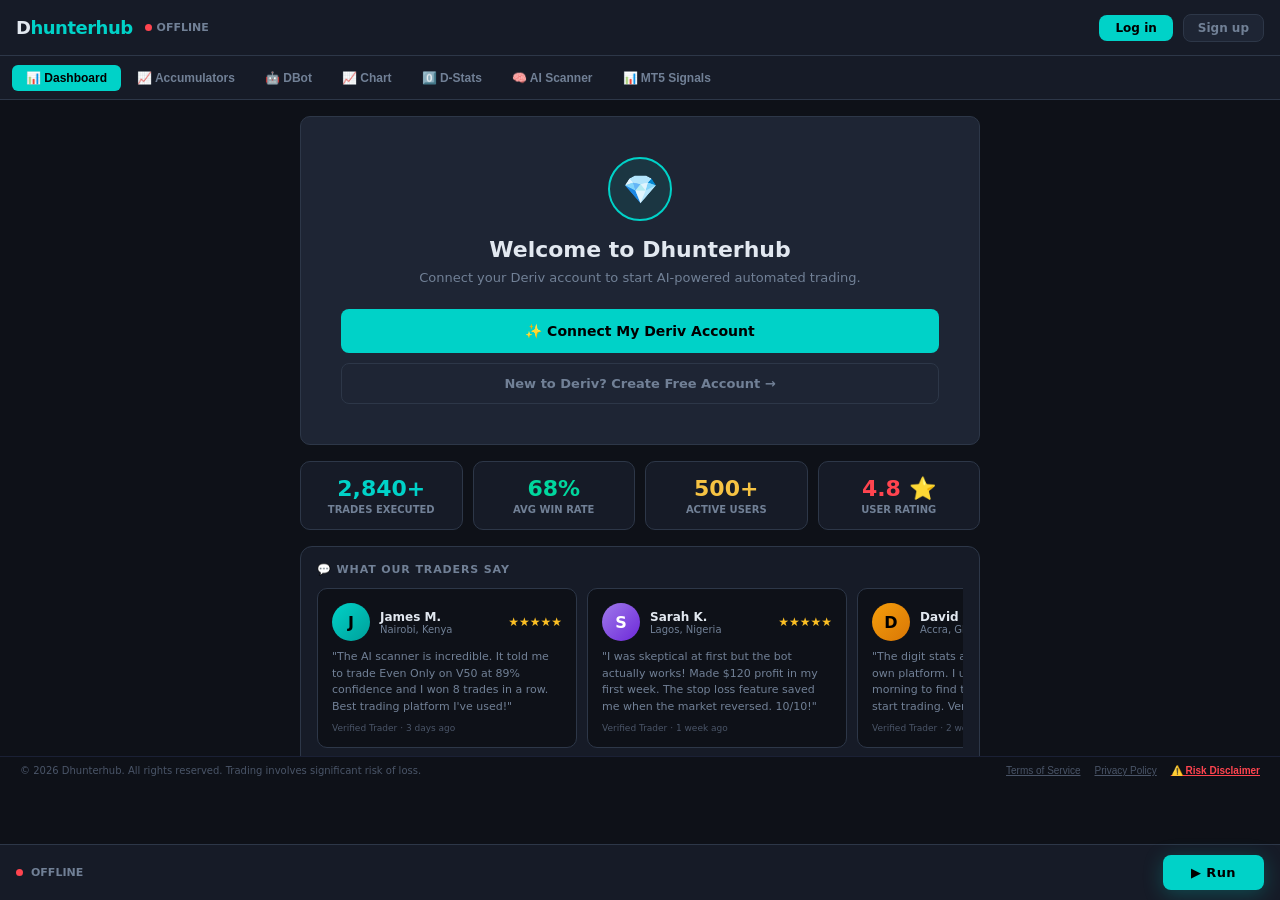
==== commit 489e8891: "Update fmt.Println message from 'Hello' to 'Goodbye'" ====
--- a/index.html
+++ b/index.html
@@ -6,13 +6,13 @@
     <title>Dhunterhub | Smart Trading Platform</title>
 
     <!-- Google tag (gtag.js) -->
-<script async src="https://www.googletagmanager.com/gtag/js?id=G-G6SW14MYN6"></script>
-<script>
-  window.dataLayer = window.dataLayer || [];
-  function gtag(){dataLayer.push(arguments);}
-  gtag('js', new Date());
-  gtag('config', 'G-G6SW14MYN6');
-</script>
+    <script async src="https://www.googletagmanager.com/gtag/js?id=G-G6SW14MYN6"></script>
+    <script>
+        window.dataLayer = window.dataLayer || [];
+        function gtag(){dataLayer.push(arguments);}
+        gtag('js', new Date());
+        gtag('config', 'G-G6SW14MYN6');
+    </script>
 
     <!-- SEO Meta Tags -->
     <meta name="description" content="Dhunterhub — AI-powered automated trading platform built on Deriv. Real-time digit stats, AI scanner, automated bots, 68% avg win rate. Connect your Deriv account and start trading smarter.">
@@ -48,12 +48,12 @@
    ============================================================ */
 *,*::before,*::after{box-sizing:border-box;margin:0;padding:0;}
 ::-webkit-scrollbar{width:4px;height:4px;}
-::-webkit-scrollbar-track{background:#122768;}
-::-webkit-scrollbar-thumb{background:#3a69bb;border-radius:2px;}
-::-webkit-scrollbar-thumb:hover{background:#0d3479;}
+::-webkit-scrollbar-track{background:#1a1f2e;}
+::-webkit-scrollbar-thumb{background:#2d3748;border-radius:2px;}
+::-webkit-scrollbar-thumb:hover{background:#4a5568;}
 :root{
-    --bg:#380a38;
-    --bg2:#310642;
+    --bg:#0e1118;
+    --bg2:#161b27;
     --bg3:#1e2534;
     --card:#1e2534;
     --border:#2d3748;
@@ -216,6 +216,13 @@
 
 /* ── Iframe container ── */
 .iframe-wrap{flex:1;display:flex;flex-direction:column;overflow:hidden;min-height:0;}
+
+/* ── Accumulators — compact responsive layout ── */
+#accu-pane{padding:12px;}
+#accu-pane .accu-wrap{max-width:900px;margin:0 auto;display:flex;flex-direction:column;gap:10px;}
+.accu-row-2{display:grid;grid-template-columns:1fr 1fr;gap:10px;}
+.accu-row-3{display:grid;grid-template-columns:1fr 1fr 1fr;gap:8px;}
+.accu-card{padding:12px;}
 
 @media(max-width:768px){
     /* Hide sidebars by default on mobile */
@@ -249,6 +256,10 @@
     #mobile-bot-settings-btn {
         display: flex !important;
     }
+
+    /* Accumulators — stack to single column on mobile */
+    .accu-row-2,.accu-row-3{grid-template-columns:1fr;}
+    #accu-pane{padding:10px;}
 }
 @media(min-width:769px){
     #mobile-bot-settings-btn { display: none !important; }
@@ -273,6 +284,7 @@
         <div id="acct-wrap" style="display:none;align-items:center;gap:8px;">
             <select id="acct-switcher" onchange="switchAccount(this.value)" style="width:auto;font-size:11px;padding:4px 8px;"></select>
             <div class="balance-badge">💰 <span id="balance">0.00 USD</span></div>
+            <button onclick="revokeAccess()" class="btn btn-ghost" style="font-size:10px;padding:4px 10px;color:#f87171;border-color:#f87171;" title="Disconnect Deriv Account">🔓 Logout</button>
         </div>
         <button onclick="loginWithDeriv()" id="btn-login" class="btn btn-teal" style="font-size:12px;padding:6px 16px;">Log in</button>
         <button onclick="signUpWithDeriv()" id="btn-signup" class="btn btn-ghost" style="font-size:12px;padding:6px 14px;">Sign up</button>
@@ -282,6 +294,7 @@
 <!-- ═══ NAV ═══ -->
 <nav>
     <button id="tab-btn-dashboard" onclick="switchTab('dashboard')" class="tab-btn active">📊 Dashboard</button>
+    <button id="tab-btn-accu"      onclick="switchTab('accu')"      class="tab-btn">📈 Accumulators</button>
     <button id="tab-btn-bot"       onclick="switchTab('bot')"       class="tab-btn">🤖 DBot</button>
     <button id="tab-btn-chart"     onclick="switchTab('chart')"     class="tab-btn">📈 Chart</button>
     <button id="tab-btn-digits"    onclick="switchTab('digits')"    class="tab-btn">0️⃣ D-Stats</button>
@@ -536,7 +549,7 @@
 
             <div>
                 <div style="font-size:9px;font-weight:700;color:var(--muted);text-transform:uppercase;margin-bottom:4px;">Martingale ×</div>
-                <input type="number" id="bot-mg" value="2.1" step="0.1" min="1">
+                <input type="number" id="bot-mg" value="1.5" step="0.1" min="1">
             </div>
 
             <div style="display:grid;grid-template-columns:1fr 1fr;gap:8px;">
@@ -594,6 +607,9 @@
 
         <!-- SUMMARY panel -->
         <div id="panel-summary" style="flex:1;overflow-y:auto;padding:16px;">
+            <div style="display:flex;justify-content:flex-end;margin-bottom:10px;">
+                <button onclick="resetBotStats()" class="btn btn-ghost" style="font-size:11px;padding:5px 14px;">🔄 Reset Stats</button>
+            </div>
             <div style="display:grid;grid-template-columns:1fr 1fr;gap:10px;margin-bottom:14px;">
                 <div class="card-sm" style="padding:12px;">
                     <div style="font-size:9px;color:var(--muted);text-transform:uppercase;font-weight:700;margin-bottom:6px;">Win Rate</div>
@@ -794,22 +810,46 @@
         </div>
 
         <!-- Stats pills -->
-        <div style="display:grid;grid-template-columns:repeat(4,1fr);gap:8px;margin-bottom:16px;">
+        <div style="display:grid;grid-template-columns:repeat(2,1fr);gap:8px;margin-bottom:12px;">
             <div class="card-sm" style="padding:10px;text-align:center;">
-                <div style="font-size:9px;color:var(--muted);margin-bottom:4px;">Hot Digit</div>
+                <div style="font-size:9px;color:var(--muted);margin-bottom:4px;">🔥 Hot Digit</div>
                 <div id="d-hot" style="font-size:22px;font-weight:900;color:var(--green);">—</div>
             </div>
             <div class="card-sm" style="padding:10px;text-align:center;">
-                <div style="font-size:9px;color:var(--muted);margin-bottom:4px;">Cold Digit</div>
+                <div style="font-size:9px;color:var(--muted);margin-bottom:4px;">❄️ Cold Digit</div>
                 <div id="d-cold" style="font-size:22px;font-weight:900;color:var(--red);">—</div>
             </div>
-            <div class="card-sm" style="padding:10px;text-align:center;">
-                <div style="font-size:9px;color:var(--green);margin-bottom:4px;">Even %</div>
-                <div id="d-even" style="font-size:18px;font-weight:900;">—</div>
-            </div>
-            <div class="card-sm" style="padding:10px;text-align:center;">
-                <div style="font-size:9px;color:var(--teal);margin-bottom:4px;">Over 4 %</div>
-                <div id="d-over" style="font-size:18px;font-weight:900;">—</div>
+        </div>
+
+        <!-- Even/Odd bar -->
+        <div class="card-sm" style="padding:12px;margin-bottom:10px;">
+            <div style="display:flex;justify-content:space-between;margin-bottom:6px;">
+                <span style="font-size:11px;font-weight:900;color:var(--green);">Even <span id="d-even">—</span></span>
+                <span style="font-size:11px;font-weight:900;color:var(--red);">Odd <span id="d-odd">—</span></span>
+            </div>
+            <div style="height:10px;border-radius:5px;overflow:hidden;display:flex;">
+                <div id="d-even-bar" style="height:100%;background:var(--green);transition:width .5s;width:50%;border-radius:5px 0 0 5px;"></div>
+                <div id="d-odd-bar"  style="height:100%;background:var(--red);transition:width .5s;width:50%;border-radius:0 5px 5px 0;"></div>
+            </div>
+            <div style="display:flex;justify-content:space-between;margin-top:4px;">
+                <span style="font-size:9px;color:var(--muted);">Even digits: 0,2,4,6,8</span>
+                <span style="font-size:9px;color:var(--muted);">Odd digits: 1,3,5,7,9</span>
+            </div>
+        </div>
+
+        <!-- Over/Under bar -->
+        <div class="card-sm" style="padding:12px;margin-bottom:16px;">
+            <div style="display:flex;justify-content:space-between;margin-bottom:6px;">
+                <span style="font-size:11px;font-weight:900;color:var(--teal);">Over 4 <span id="d-over">—</span></span>
+                <span style="font-size:11px;font-weight:900;color:var(--purple-light);">Under 5 <span id="d-under">—</span></span>
+            </div>
+            <div style="height:10px;border-radius:5px;overflow:hidden;display:flex;">
+                <div id="d-over-bar"  style="height:100%;background:var(--teal);transition:width .5s;width:50%;border-radius:5px 0 0 5px;"></div>
+                <div id="d-under-bar" style="height:100%;background:#9f7aea;transition:width .5s;width:50%;border-radius:0 5px 5px 0;"></div>
+            </div>
+            <div style="display:flex;justify-content:space-between;margin-top:4px;">
+                <span style="font-size:9px;color:var(--muted);">Digits 5,6,7,8,9</span>
+                <span style="font-size:9px;color:var(--muted);">Digits 0,1,2,3,4</span>
             </div>
         </div>
 
@@ -829,7 +869,10 @@
                 <h2 style="font-size:16px;font-weight:900;">🧠 AI Market Scanner</h2>
                 <p style="font-size:11px;color:var(--muted);margin-top:2px;">Real-time market analysis. Signals based on actual Deriv tick data — no guessing.</p>
             </div>
-            <button onclick="runFullScan()" class="btn btn-amber" style="font-size:12px;padding:8px 20px;">🔍 Scan All Markets</button>
+            <div style="display:flex;gap:8px;">
+                <button onclick="showStrategyGuide()" class="btn btn-ghost" style="font-size:12px;padding:8px 16px;">📖 Strategy Guide</button>
+                <button onclick="runFullScan()" class="btn btn-amber" style="font-size:12px;padding:8px 20px;">🔍 Scan All Markets</button>
+            </div>
         </div>
 
         <!-- Professional Strategy Signals — PRIORITY -->
@@ -846,6 +889,264 @@
 
         <!-- All market results -->
         <div id="scan-results" style="display:grid;grid-template-columns:repeat(auto-fill,minmax(220px,1fr));gap:10px;"></div>
+    </div>
+</div>
+
+<!-- ── ACCUMULATORS ── -->
+<div id="accu-pane" class="tab-pane scroll">
+    <div class="accu-wrap">
+
+        <!-- Header -->
+        <div style="display:flex;align-items:center;justify-content:space-between;flex-wrap:wrap;gap:10px;">
+            <div>
+                <h2 style="font-size:18px;font-weight:900;">📈 Accumulator Trading</h2>
+                <p style="font-size:11px;color:var(--muted);margin-top:3px;">Grow your stake tick by tick. AI analyzes volatility to find the safest entry.</p>
+            </div>
+            <div class="badge badge-teal" style="font-size:11px;padding:6px 12px;">🔴 LIVE on Deriv API</div>
+        </div>
+
+        <!-- Market + Settings row -->
+        <div class="accu-row-2">
+
+            <!-- Left: Market selector + Analysis -->
+            <div class="card accu-card">
+                <div style="font-size:10px;font-weight:700;color:var(--muted);text-transform:uppercase;margin-bottom:10px;">📊 Market Analysis</div>
+
+                <div style="margin-bottom:10px;">
+                    <div style="font-size:9px;color:var(--muted);font-weight:700;text-transform:uppercase;margin-bottom:4px;">Select Market</div>
+                    <select id="accu-market" onchange="onAccuMarketChange(this.value)" style="font-size:12px;">
+                        <optgroup label="Recommended (Low Volatility)">
+                            <option value="R_10">✅ Volatility 10 Index</option>
+                            <option value="R_25">✅ Volatility 25 Index</option>
+                            <option value="R_50">⚠️ Volatility 50 Index</option>
+                        </optgroup>
+                        <optgroup label="High Risk">
+                            <option value="R_75">❌ Volatility 75 Index</option>
+                            <option value="R_100">❌ Volatility 100 Index</option>
+                        </optgroup>
+                        <optgroup label="1s Indices (Fast)">
+                            <option value="1HZ10V">⚡ Volatility 10 (1s)</option>
+                            <option value="1HZ25V">⚡ Volatility 25 (1s)</option>
+                            <option value="1HZ50V">⚡ Volatility 50 (1s)</option>
+                            <option value="1HZ75V">⚡ Volatility 75 (1s)</option>
+                            <option value="1HZ100V">⚡ Volatility 100 (1s)</option>
+                        </optgroup>
+                        <optgroup label="Jump Indices">
+                            <option value="jump_10">Jump 10 Index</option>
+                            <option value="jump_25">Jump 25 Index</option>
+                            <option value="jump_50">Jump 50 Index</option>
+                            <option value="jump_75">Jump 75 Index</option>
+                            <option value="jump_100">Jump 100 Index</option>
+                        </optgroup>
+                        <optgroup label="Step Indices">
+                            <option value="stpRNG">Step Index</option>
+                        </optgroup>
+                    </select>
+                </div>
+
+                <!-- Volatility meter -->
+                <div style="margin-bottom:10px;">
+                    <div style="display:flex;justify-content:space-between;margin-bottom:4px;">
+                        <span style="font-size:10px;color:var(--muted);">Volatility Level</span>
+                        <span id="accu-vol-label" style="font-size:10px;font-weight:700;color:var(--green);">Low ✅</span>
+                    </div>
+                    <div style="height:6px;background:var(--border);border-radius:3px;overflow:hidden;">
+                        <div id="accu-vol-bar" style="height:100%;border-radius:3px;width:20%;background:var(--green);transition:width .5s;"></div>
+                    </div>
+                </div>
+
+                <!-- BB + RSI + Trend indicators -->
+                <div class="accu-row-3" style="margin-bottom:10px;">
+                    <div class="card-sm" style="padding:8px;text-align:center;">
+                        <div style="font-size:9px;color:var(--muted);margin-bottom:3px;">RSI(14)</div>
+                        <div id="accu-rsi" style="font-size:16px;font-weight:900;color:#60a5fa;">—</div>
+                        <div id="accu-rsi-label" style="font-size:9px;color:var(--muted);">—</div>
+                    </div>
+                    <div class="card-sm" style="padding:8px;text-align:center;">
+                        <div style="font-size:9px;color:var(--muted);margin-bottom:3px;">BB Width</div>
+                        <div id="accu-bb-width" style="font-size:16px;font-weight:900;color:#c4b5fd;">—</div>
+                        <div id="accu-bb-label" style="font-size:9px;color:var(--muted);">—</div>
+                    </div>
+                    <div class="card-sm" style="padding:8px;text-align:center;">
+                        <div style="font-size:9px;color:var(--muted);margin-bottom:3px;">Tick Speed</div>
+                        <div id="accu-adx" style="font-size:16px;font-weight:900;color:var(--amber);">—</div>
+                        <div id="accu-adx-label" style="font-size:9px;color:var(--muted);">—</div>
+                    </div>
+                </div>
+                <div class="accu-row-3" style="margin-bottom:10px;">
+                    <div class="card-sm" style="padding:8px;text-align:center;">
+                        <div style="font-size:9px;color:var(--muted);margin-bottom:3px;">EMA Trend</div>
+                        <div id="accu-ema-trend" style="font-size:13px;font-weight:900;color:var(--muted);">—</div>
+                    </div>
+                    <div class="card-sm" style="padding:8px;text-align:center;">
+                        <div style="font-size:9px;color:var(--muted);margin-bottom:3px;">ATR</div>
+                        <div id="accu-atr" style="font-size:13px;font-weight:900;color:var(--muted);">—</div>
+                    </div>
+                    <div class="card-sm" style="padding:8px;text-align:center;">
+                        <div style="font-size:9px;color:var(--muted);margin-bottom:3px;">Tick Stability</div>
+                        <div id="accu-tick-stability" style="font-size:13px;font-weight:900;color:var(--muted);">—</div>
+                    </div>
+                </div>
+                <div class="accu-row-3" style="margin-bottom:10px;">
+                    <div class="card-sm" style="padding:8px;text-align:center;">
+                        <div style="font-size:9px;color:var(--muted);margin-bottom:3px;">Market Regime</div>
+                        <div id="accu-regime" style="font-size:13px;font-weight:900;color:var(--muted);">—</div>
+                    </div>
+                    <div class="card-sm" style="padding:8px;text-align:center;">
+                        <div style="font-size:9px;color:var(--muted);margin-bottom:3px;">Spike Risk</div>
+                        <div id="accu-spike-risk" style="font-size:13px;font-weight:900;color:var(--muted);">—</div>
+                    </div>
+                    <div class="card-sm" style="padding:8px;text-align:center;">
+                        <div style="font-size:9px;color:var(--muted);margin-bottom:3px;">Micro Trend</div>
+                        <div id="accu-micro-trend" style="font-size:13px;font-weight:900;color:var(--muted);">—</div>
+                    </div>
+                </div>
+
+                <!-- Entry signal / Confidence score -->
+                <div id="accu-signal-box" style="background:var(--bg);border:1px solid var(--border);border-radius:8px;padding:12px;text-align:center;">
+                    <div style="font-size:11px;color:var(--muted);">Analyzing market...</div>
+                </div>
+            </div>
+
+            <!-- Right: Trade settings -->
+            <div class="card accu-card">
+                <div style="font-size:10px;font-weight:700;color:var(--muted);text-transform:uppercase;margin-bottom:10px;">⚙️ Trade Settings</div>
+
+                <div style="margin-bottom:10px;">
+                    <div style="font-size:9px;color:var(--muted);font-weight:700;text-transform:uppercase;margin-bottom:4px;">Growth Rate</div>
+                    <div style="display:flex;gap:6px;flex-wrap:wrap;">
+                        <button onclick="selectAccuGrowth(0.01,this)" class="btn btn-ghost" style="font-size:11px;padding:5px 10px;">1%</button>
+                        <button onclick="selectAccuGrowth(0.02,this)" class="btn btn-teal"  style="font-size:11px;padding:5px 10px;">2%</button>
+                        <button onclick="selectAccuGrowth(0.03,this)" class="btn btn-ghost" style="font-size:11px;padding:5px 10px;">3%</button>
+                        <button onclick="selectAccuGrowth(0.04,this)" class="btn btn-ghost" style="font-size:11px;padding:5px 10px;">4%</button>
+                        <button onclick="selectAccuGrowth(0.05,this)" class="btn btn-ghost" style="font-size:11px;padding:5px 10px;">5%</button>
+                    </div>
+                    <div id="accu-growth-rec" style="font-size:10px;color:var(--teal);margin-top:5px;">AI recommends: 2% for this market</div>
+                </div>
+
+                <div style="margin-bottom:10px;">
+                    <div style="font-size:9px;color:var(--muted);font-weight:700;text-transform:uppercase;margin-bottom:4px;">Stake (USD)</div>
+                    <input type="number" id="accu-stake" value="1.00" min="1" step="0.50" style="font-size:14px;font-weight:900;text-align:center;color:var(--teal);">
+                </div>
+
+                <div class="accu-row-2" style="margin-bottom:10px;">
+                    <div>
+                        <div style="font-size:9px;color:var(--green);font-weight:700;text-transform:uppercase;margin-bottom:4px;">Take Profit $</div>
+                        <input type="number" id="accu-tp" value="0.10" step="0.10" min="0.10" style="color:var(--green);">
+                    </div>
+                    <div>
+                        <div style="font-size:9px;color:var(--red);font-weight:700;text-transform:uppercase;margin-bottom:4px;">Stop Loss $</div>
+                        <input type="number" id="accu-sl" value="5.00" step="0.50" min="0" style="color:var(--red);">
+                    </div>
+                </div>
+
+                <div style="margin-bottom:10px;">
+                    <div style="font-size:9px;color:var(--muted);font-weight:700;text-transform:uppercase;margin-bottom:4px;">AI Confidence Threshold (Auto Mode) %</div>
+                    <input type="number" id="accu-conf-threshold" value="75" min="50" max="99" style="text-align:center;">
+                </div>
+
+                <!-- Auto mode toggle -->
+                <div style="background:var(--bg);border:1px solid var(--teal);border-radius:8px;padding:10px;margin-bottom:10px;">
+                    <div style="display:flex;align-items:center;justify-content:space-between;margin-bottom:6px;">
+                        <div>
+                            <div style="font-size:11px;font-weight:900;color:var(--teal);">🤖 Auto Mode</div>
+                            <div style="font-size:9px;color:var(--muted);">Runs continuously until Take Profit, Stop Loss, or manual stop</div>
+                        </div>
+                        <div onclick="toggleAccuAuto()" id="accu-auto-track"
+                             style="width:44px;height:24px;border-radius:20px;background:var(--border);cursor:pointer;position:relative;transition:.3s;flex-shrink:0;">
+                            <div id="accu-auto-thumb"
+                                 style="position:absolute;left:3px;top:3px;width:18px;height:18px;background:#fff;border-radius:50%;transition:.3s;"></div>
+                        </div>
+                    </div>
+                    <div id="accu-auto-stats" style="display:none;font-size:10px;color:var(--muted);">
+                        Sessions: <b id="accu-sessions" style="color:var(--teal);">0</b> &nbsp;|&nbsp;
+                        Total P/L: <b id="accu-total-pl" style="color:var(--green);">$0.00</b>
+                    </div>
+                </div>
+
+                <!-- Profit calculator -->
+                <div class="card-sm" style="padding:10px;">
+                    <div style="font-size:9px;color:var(--muted);text-transform:uppercase;font-weight:700;margin-bottom:8px;">💰 Profit Calculator</div>
+                    <div id="accu-profit-table" style="display:flex;flex-direction:column;gap:4px;font-size:10px;"></div>
+                </div>
+            </div>
+        </div>
+
+        <!-- Live price + current contract -->
+        <div class="accu-row-2">
+            <div class="card accu-card">
+                <div style="font-size:10px;font-weight:700;color:var(--muted);text-transform:uppercase;margin-bottom:8px;">📡 Live Price</div>
+                <div style="display:flex;align-items:center;justify-content:space-between;">
+                    <div>
+                        <div id="accu-price" style="font-size:24px;font-weight:900;font-family:monospace;color:var(--teal);">—</div>
+                        <div id="accu-last-digit" style="font-size:11px;color:var(--muted);">Last digit: —</div>
+                    </div>
+                    <div style="text-align:right;">
+                        <div id="accu-tick-count" style="font-size:28px;font-weight:900;color:var(--green);">0</div>
+                        <div style="font-size:10px;color:var(--muted);">ticks in range</div>
+                    </div>
+                </div>
+            </div>
+
+            <div class="card accu-card">
+                <div style="font-size:10px;font-weight:700;color:var(--muted);text-transform:uppercase;margin-bottom:8px;">📋 Current Contract</div>
+                <div id="accu-contract-info" style="font-size:12px;color:var(--muted);">No active contract</div>
+                <div style="margin-top:8px;">
+                    <div style="font-size:10px;color:var(--muted);margin-bottom:4px;">Current Profit</div>
+                    <div id="accu-current-profit" style="font-size:22px;font-weight:900;color:var(--green);">$0.00</div>
+                </div>
+            </div>
+        </div>
+
+        <!-- Run/Stop/Reset buttons -->
+        <div style="display:grid;grid-template-columns:1fr 1fr auto;gap:10px;">
+            <button id="accu-run-btn" onclick="toggleAccumulator()" class="btn btn-teal" style="padding:14px;font-size:15px;font-weight:900;border-radius:10px;box-shadow:0 4px 20px #00d2c844;">
+                ▶ Start Accumulator
+            </button>
+            <button onclick="sellAccumulator()" id="accu-sell-btn" class="btn btn-ghost" style="padding:14px;font-size:13px;font-weight:900;border-radius:10px;display:none;">
+                💰 Sell Now
+            </button>
+            <button onclick="resetAccumulator()" id="accu-reset-btn" class="btn btn-ghost" title="Reset accumulator session — clears stats, history and current contract without reloading the page" style="padding:14px 18px;font-size:13px;font-weight:900;border-radius:10px;">
+                🔄 Reset
+            </button>
+        </div>
+        <!-- Auto mode status bar -->
+        <div id="accu-auto-bar" style="display:none;background:#00d2c818;border:1px solid #00d2c844;border-radius:8px;padding:10px 14px;align-items:center;justify-content:space-between;flex-wrap:wrap;gap:8px;">
+            <div style="display:flex;align-items:center;gap:8px;">
+                <span style="width:8px;height:8px;border-radius:50%;background:var(--teal);display:inline-block;animation:pulse-dot 1s infinite;"></span>
+                <span style="font-size:12px;font-weight:700;color:var(--teal);">🤖 AUTO MODE RUNNING</span>
+            </div>
+            <div style="display:flex;gap:14px;font-size:11px;color:var(--muted);">
+                <span>Sessions: <b id="accu-auto-sessions" style="color:var(--teal);">0</b></span>
+                <span>TP Hits: <b id="accu-tp-hits" style="color:var(--green);">0</b></span>
+                <span>Total P/L: <b id="accu-auto-pl" style="color:var(--green);">$0.00</b></span>
+            </div>
+            <button onclick="stopAccuAuto()" class="btn btn-red" style="font-size:11px;padding:5px 14px;">⬛ Stop Auto</button>
+        </div>
+        <style>
+            @keyframes pulse-dot { 0%,100%{opacity:1;} 50%{opacity:.4;} }
+        </style>
+
+        <!-- Transaction history -->
+        <div class="card accu-card">
+            <div style="font-size:10px;font-weight:700;color:var(--muted);text-transform:uppercase;margin-bottom:10px;">📋 Accumulator History</div>
+            <div style="display:flex;padding:6px 0;border-bottom:1px solid var(--border);font-size:10px;font-weight:700;color:var(--muted);">
+                <div style="width:70px;">Market</div>
+                <div style="flex:1;">Growth</div>
+                <div style="width:60px;">Stake</div>
+                <div style="width:60px;">Ticks</div>
+                <div style="width:60px;">Conf.</div>
+                <div style="width:90px;text-align:right;">Profit/Loss</div>
+            </div>
+            <div id="accu-history" style="display:flex;flex-direction:column;gap:2px;max-height:200px;overflow-y:auto;">
+                <div style="font-size:11px;color:var(--dim);text-align:center;padding:16px;">No accumulator trades yet</div>
+            </div>
+        </div>
+
+        <!-- Risk warning -->
+        <div style="padding:12px;background:#ff444f14;border:1px solid #ff444f44;border-radius:8px;">
+            <p style="font-size:10px;color:#f87171;line-height:1.6;">⚠️ <b>Accumulator Risk:</b> Your entire stake is lost if the price moves outside the barrier on ANY tick. The longer you hold, the higher the risk. Always use Take Profit and never hold indefinitely.</p>
+        </div>
     </div>
 </div>
 
@@ -882,8 +1183,25 @@
             <button onclick="filterMT5('volatility',this)" class="btn btn-ghost" style="font-size:11px;padding:5px 14px;">📊 Volatility</button>
         </div>
 
-        <!-- Signals grid -->
-        <div id="mt5-signals-grid" style="display:grid;grid-template-columns:repeat(auto-fill,minmax(260px,1fr));gap:12px;"></div>
+        <!-- COMING SOON banner -->
+        <div style="background:linear-gradient(135deg,#00d2c818,#9f7aea18);border:2px dashed #00d2c844;border-radius:14px;padding:40px;text-align:center;margin-bottom:16px;">
+            <div style="font-size:40px;margin-bottom:12px;">🚀</div>
+            <div style="font-size:22px;font-weight:900;color:var(--teal);margin-bottom:8px;">MT5 Direct Trading — Coming Soon!</div>
+            <div style="font-size:13px;color:var(--muted);margin-bottom:16px;max-width:500px;margin-left:auto;margin-right:auto;">We are building full MT5 integration so you can trade CFDs, Forex, Crypto and Commodities directly on Dhunterhub without leaving the platform.</div>
+            <div style="display:flex;gap:10px;justify-content:center;flex-wrap:wrap;margin-bottom:16px;">
+                <span class="badge badge-teal">💱 Forex</span>
+                <span class="badge badge-purple">₿ Crypto</span>
+                <span class="badge badge-amber">🥇 Commodities</span>
+                <span class="badge badge-blue">📈 Indices</span>
+                <span class="badge badge-green">🚀 Boom &amp; Crash</span>
+            </div>
+            <button class="btn btn-teal" style="padding:12px 32px;font-size:14px;font-weight:900;border-radius:10px;" onclick="notify('🔔 Coming Soon!','We will notify you when MT5 direct trading is live on Dhunterhub!','ok')">
+                🔔 Notify Me When Live
+            </button>
+        </div>
+
+        <!-- Signals grid (hidden until MT5 ready) -->
+        <div id="mt5-signals-grid" style="display:grid;grid-template-columns:repeat(auto-fill,minmax(260px,1fr));gap:12px;opacity:0.4;pointer-events:none;"></div>
 
         <!-- Disclaimer -->
         <div style="margin-top:20px;padding:12px;background:var(--bg2);border:1px solid var(--border);border-radius:8px;">
@@ -909,6 +1227,86 @@
     <button id="run-btn" onclick="toggleBot()" class="btn btn-run" style="font-size:13px;font-weight:900;padding:10px 28px;">▶ Run</button>
 </div>
 
+<!-- Strategy Guide Modal -->
+<div id="strategy-modal" style="display:none;position:fixed;inset:0;z-index:99999;background:#000000cc;align-items:center;justify-content:center;padding:16px;">
+    <div style="background:var(--bg2);border:1px solid var(--border);border-radius:14px;width:100%;max-width:720px;max-height:88vh;display:flex;flex-direction:column;overflow:hidden;">
+        <div style="padding:16px 20px;border-bottom:1px solid var(--border);display:flex;align-items:center;justify-content:space-between;flex-shrink:0;">
+            <h2 style="font-size:16px;font-weight:900;">📖 AI Scanner Strategy Guide</h2>
+            <button onclick="closeStrategyGuide()" style="background:none;border:none;color:var(--muted);cursor:pointer;font-size:20px;">✕</button>
+        </div>
+        <div style="flex:1;overflow-y:auto;padding:20px;font-size:12px;line-height:1.7;color:var(--muted);">
+
+            <h3 style="color:var(--teal);font-size:14px;margin-bottom:8px;">🧠 How the AI Scanner Works</h3>
+            <p style="margin-bottom:12px;">The AI Scanner analyses real Deriv tick data (last 1000 ticks per market) and calculates probabilities for each trade type. It uses Bollinger Bands, RSI, digit frequency analysis and price momentum to generate signals.</p>
+
+            <div style="background:var(--bg);border-radius:8px;padding:14px;margin-bottom:14px;">
+                <h4 style="color:var(--blue);margin-bottom:6px;">📊 OVER/UNDER STRATEGIES</h4>
+
+                <p style="color:#e2e8f0;font-weight:700;margin-bottom:4px;">Over 1,2,3 Strategy:</p>
+                <ul style="margin:0 0 10px 16px;">
+                    <li>Digits 0,1,2,3 should all be below 10% (red/yellow bars among them)</li>
+                    <li>At least 2 of digits 4-9 should be above 11% (green/blue bars)</li>
+                    <li><b style="color:var(--teal);">Entry:</b> Wait for the least appearing digit among 1,2,3 to appear → next tick enters if digit 4-9 appears</li>
+                </ul>
+
+                <p style="color:#e2e8f0;font-weight:700;margin-bottom:4px;">Under 8,7,6 Strategy:</p>
+                <ul style="margin:0 0 10px 16px;">
+                    <li>Digits 6,7,8,9 should all be below 10% (red/yellow bars among them)</li>
+                    <li>At least 2 of digits 0-5 should be above 11% (green/blue bars)</li>
+                    <li><b style="color:var(--teal);">Entry:</b> Wait for the least appearing among 6,7,8 → next tick enter if digit 0-4 appears</li>
+                </ul>
+            </div>
+
+            <div style="background:var(--bg);border-radius:8px;padding:14px;margin-bottom:14px;">
+                <h4 style="color:var(--purple);margin-bottom:6px;">🔵 EVEN/ODD STRATEGIES</h4>
+
+                <p style="color:#e2e8f0;font-weight:700;margin-bottom:4px;">Odd Strategy:</p>
+                <ul style="margin:0 0 10px 16px;">
+                    <li>🟢 Green bar + 🔵 Blue bar both on ODD digits (1,3,5,7,9) at 11%+</li>
+                    <li>🔴 Red bar ≤ 8.6% + 🟡 Yellow bar ≤ 9.5% both on EVEN digits</li>
+                    <li><b style="color:var(--teal);">Entry:</b> Wait for least even digit (R/Y) to appear → then 2 consecutive odds in next 5 ticks → enter</li>
+                    <li>⚠️ Stop after 3-7 wins and re-check market conditions</li>
+                </ul>
+
+                <p style="color:#e2e8f0;font-weight:700;margin-bottom:4px;">Even Strategy:</p>
+                <ul style="margin:0 0 10px 16px;">
+                    <li>🟢 Green bar + 🔵 Blue bar both on EVEN digits (0,2,4,6,8) at 11%+</li>
+                    <li>🔴 Red bar ≤ 8.6% + 🟡 Yellow bar ≤ 9.5%</li>
+                    <li><b style="color:var(--teal);">Entry:</b> Wait for odd digit among R/Y to appear → even digit within next 3 ticks → enter</li>
+                    <li>⚠️ Stop after 3-7 wins and re-check market conditions</li>
+                </ul>
+            </div>
+
+            <div style="background:var(--bg);border-radius:8px;padding:14px;margin-bottom:14px;">
+                <h4 style="color:var(--green);margin-bottom:6px;">📈 ONLY UPS / ONLY DOWNS (BB + RSI)</h4>
+                <ul style="margin:0 0 8px 16px;">
+                    <li><b style="color:var(--green);">Only Ups:</b> RSI 48-68 + price above BB middle + bands expanding + 60%+ upward momentum → 2-3 ticks</li>
+                    <li><b style="color:var(--red);">Only Downs:</b> RSI 32-52 + price below BB middle + bands expanding + 60%+ downward momentum → 2-3 ticks</li>
+                </ul>
+            </div>
+
+            <div style="background:var(--bg);border-radius:8px;padding:14px;margin-bottom:14px;">
+                <h4 style="color:var(--amber);margin-bottom:6px;">🎨 BAR COLOR KEY</h4>
+                <div style="display:grid;grid-template-columns:1fr 1fr;gap:6px;">
+                    <div style="display:flex;align-items:center;gap:8px;"><span style="width:12px;height:12px;border-radius:50%;background:var(--green);display:inline-block;"></span> <span>GREEN = Most appearing digit</span></div>
+                    <div style="display:flex;align-items:center;gap:8px;"><span style="width:12px;height:12px;border-radius:50%;background:var(--blue);display:inline-block;"></span> <span>BLUE = 2nd most appearing</span></div>
+                    <div style="display:flex;align-items:center;gap:8px;"><span style="width:12px;height:12px;border-radius:50%;background:var(--amber);display:inline-block;"></span> <span>YELLOW = 2nd least appearing</span></div>
+                    <div style="display:flex;align-items:center;gap:8px;"><span style="width:12px;height:12px;border-radius:50%;background:var(--red);display:inline-block;"></span> <span>RED = Least appearing digit</span></div>
+                </div>
+            </div>
+
+            <div style="background:var(--bg);border-radius:8px;padding:14px;">
+                <h4 style="color:var(--teal);margin-bottom:6px;">⚠️ DIFFERS &amp; MATCHES (Coming from AI)</h4>
+                <p style="margin-bottom:6px;"><b style="color:var(--red);">Differs [Red Bar]:</b> Trade when the last digit DIFFERS from your prediction. Best when red bar digit is consistently appearing — fade it by choosing Differs.</p>
+                <p><b style="color:var(--green);">Matches [Green Bar]:</b> Trade when the last digit MATCHES your prediction. Best when green bar digit is appearing 14%+ (well above expected 10%) — ride the hot digit.</p>
+            </div>
+        </div>
+        <div style="padding:14px 20px;border-top:1px solid var(--border);flex-shrink:0;">
+            <button onclick="closeStrategyGuide()" class="btn btn-teal" style="width:100%;padding:10px;font-size:13px;font-weight:700;">Got it! ✅</button>
+        </div>
+    </div>
+</div>
+
 <script src="app.js"></script>
 
 <!-- ═══ LEGAL MODAL ═══ -->
@@ -936,4 +1334,4 @@
 </footer>
 
 </body>
-</html>+</html>
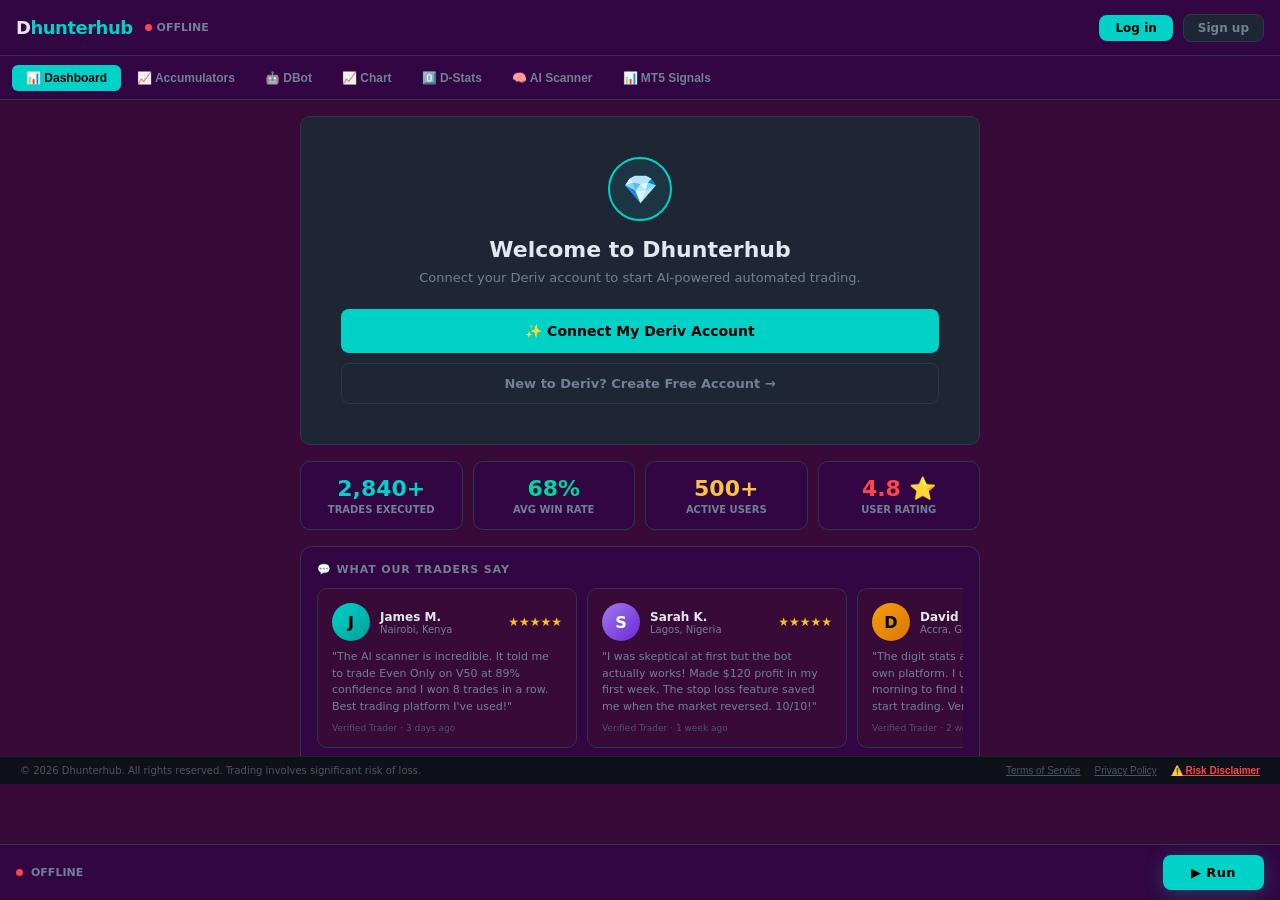
==== commit a48e5ede: "Modify scrollbar styles and theme colors Updated scrollbar styles and background colors." ====
--- a/index.html
+++ b/index.html
@@ -48,12 +48,12 @@
    ============================================================ */
 *,*::before,*::after{box-sizing:border-box;margin:0;padding:0;}
 ::-webkit-scrollbar{width:4px;height:4px;}
-::-webkit-scrollbar-track{background:#1a1f2e;}
-::-webkit-scrollbar-thumb{background:#2d3748;border-radius:2px;}
-::-webkit-scrollbar-thumb:hover{background:#4a5568;}
+::-webkit-scrollbar-track{background:#122768;}
+::-webkit-scrollbar-thumb{background:#3a69bb;border-radius:2px;}
+::-webkit-scrollbar-thumb:hover{background:#0d3479;}
 :root{
-    --bg:#0e1118;
-    --bg2:#161b27;
+    --bg:#380a38;
+    --bg2:#310642;
     --bg3:#1e2534;
     --card:#1e2534;
     --border:#2d3748;
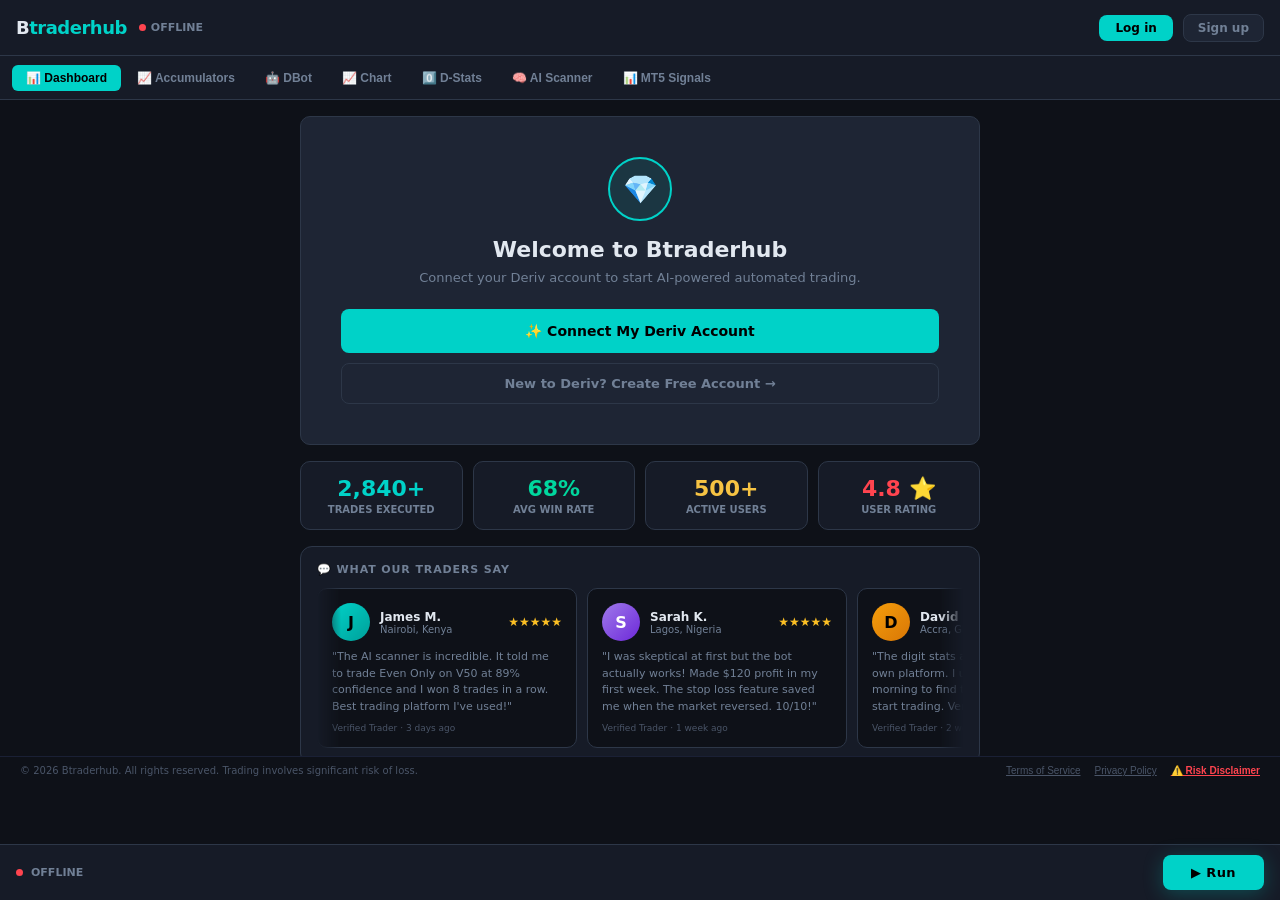
==== commit e17da4e2: "update the testimonial to scroll in index.html" ====
--- a/index.html
+++ b/index.html
@@ -3,21 +3,21 @@
 <head>
     <meta charset="UTF-8">
     <meta name="viewport" content="width=device-width, initial-scale=1.0">
-    <title>Dhunterhub | Smart Trading Platform</title>
-
-    <!-- Google tag (gtag.js) -->
-    <script async src="https://www.googletagmanager.com/gtag/js?id=G-G6SW14MYN6"></script>
+    <title>Btraderhub | Smart Trading Platform</title>
+
+    <!-- Google Analytics -->
+    <script async src="https://www.googletagmanager.com/gtag/js?id=G-TRSEK0KK4P"></script>
     <script>
         window.dataLayer = window.dataLayer || [];
         function gtag(){dataLayer.push(arguments);}
         gtag('js', new Date());
-        gtag('config', 'G-G6SW14MYN6');
+        gtag('config', 'G-TRSEK0KK4P');
     </script>
 
     <!-- SEO Meta Tags -->
-    <meta name="description" content="Dhunterhub — AI-powered automated trading platform built on Deriv. Real-time digit stats, AI scanner, automated bots, 68% avg win rate. Connect your Deriv account and start trading smarter.">
+    <meta name="description" content="Btraderhub — AI-powered automated trading platform built on Deriv. Real-time digit stats, AI scanner, automated bots, 68% avg win rate. Connect your Deriv account and start trading smarter.">
     <meta name="keywords" content="Deriv trading bot, automated trading, AI trading, digit stats, Deriv third party, trading platform, volatility indices bot">
-    <meta name="author" content="Dhunterhub">
+    <meta name="author" content="Btraderhub">
     <meta name="robots" content="index, follow">
 
     <!-- Favicon — shows logo in browser tab and Google results -->
@@ -26,34 +26,34 @@
     <link rel="shortcut icon" href="logo.png">
 
     <!-- Open Graph — for WhatsApp, Facebook, Twitter previews -->
-    <meta property="og:title" content="Dhunterhub | Smart AI Trading Platform">
+    <meta property="og:title" content="Btraderhub | Smart AI Trading Platform">
     <meta property="og:description" content="AI-powered automated trading on Deriv. Real-time signals, digit stats, automated bots. Start trading smarter today.">
-    <meta property="og:image" content="https://dhunterhub.com/logo.png">
-    <meta property="og:url" content="https://dhunterhub.com">
+    <meta property="og:image" content="https://btraderhub.com/logo.png">
+    <meta property="og:url" content="https://btraderhub.com">
     <meta property="og:type" content="website">
-    <meta property="og:site_name" content="Dhunterhub">
+    <meta property="og:site_name" content="Btraderhub">
 
     <!-- Twitter Card -->
     <meta name="twitter:card" content="summary">
-    <meta name="twitter:title" content="Dhunterhub | Smart AI Trading Platform">
+    <meta name="twitter:title" content="Btraderhub | Smart AI Trading Platform">
     <meta name="twitter:description" content="AI-powered automated trading on Deriv. Real-time signals, digit stats, automated bots.">
-    <meta name="twitter:image" content="https://dhunterhub.com/logo.png">
+    <meta name="twitter:image" content="https://btraderhub.com/logo.png">
 
     <!-- Canonical URL -->
-    <link rel="canonical" href="https://dhunterhub.com">
+    <link rel="canonical" href="https://btraderhub.com">
 
     <style>
 /* ============================================================
-   DHUNTERHUB — Clean Dark Theme (Deriv-inspired)
+   BTRADERHUB — Clean Dark Theme (Deriv-inspired)
    ============================================================ */
 *,*::before,*::after{box-sizing:border-box;margin:0;padding:0;}
 ::-webkit-scrollbar{width:4px;height:4px;}
-::-webkit-scrollbar-track{background:#122768;}
-::-webkit-scrollbar-thumb{background:#3a69bb;border-radius:2px;}
-::-webkit-scrollbar-thumb:hover{background:#0d3479;}
+::-webkit-scrollbar-track{background:#1a1f2e;}
+::-webkit-scrollbar-thumb{background:#2d3748;border-radius:2px;}
+::-webkit-scrollbar-thumb:hover{background:#4a5568;}
 :root{
-    --bg:#380a38;
-    --bg2:#310642;
+    --bg:#0e1118;
+    --bg2:#161b27;
     --bg3:#1e2534;
     --card:#1e2534;
     --border:#2d3748;
@@ -264,6 +264,12 @@
 @media(min-width:769px){
     #mobile-bot-settings-btn { display: none !important; }
 }
+/* ── Testimonials marquee — auto-scrolls right to left ── */
+.testimonial-viewport{overflow:hidden;position:relative;-webkit-mask-image:linear-gradient(90deg,transparent,#000 24px,#000 calc(100% - 24px),transparent);mask-image:linear-gradient(90deg,transparent,#000 24px,#000 calc(100% - 24px),transparent);}
+.testimonial-track{display:flex;flex-direction:row;gap:10px;width:max-content;animation:testimonialMarquee 42s linear infinite;}
+.testimonial-viewport:hover .testimonial-track{animation-play-state:paused;}
+@keyframes testimonialMarquee{from{transform:translateX(0);}to{transform:translateX(-50%);}}
+@media(max-width:768px){.testimonial-track{animation-duration:30s;}}
     </style>
 </head>
 <body>
@@ -274,7 +280,7 @@
 <!-- ═══ HEADER ═══ -->
 <header>
     <div style="display:flex;align-items:center;gap:12px;">
-        <div class="logo">D<span>hunterhub</span></div>
+        <div class="logo">B<span>traderhub</span></div>
         <div style="display:flex;align-items:center;gap:5px;">
             <span class="status-dot" id="status-dot"></span>
             <span id="status-text" style="font-size:11px;font-weight:700;color:var(--muted);">OFFLINE</span>
@@ -312,7 +318,7 @@
         <!-- Auth card -->
         <div id="auth-card" class="card" style="padding:40px;text-align:center;margin-bottom:16px;">
             <div style="width:64px;height:64px;border-radius:50%;background:#00d2c818;border:2px solid var(--teal);display:flex;align-items:center;justify-content:center;font-size:28px;margin:0 auto 16px;">💎</div>
-            <h2 style="font-size:22px;font-weight:900;margin-bottom:8px;">Welcome to Dhunterhub</h2>
+            <h2 style="font-size:22px;font-weight:900;margin-bottom:8px;">Welcome to Btraderhub</h2>
             <p style="color:var(--muted);font-size:13px;margin-bottom:24px;">Connect your Deriv account to start AI-powered automated trading.</p>
             <button onclick="loginWithDeriv()" class="btn btn-teal" style="width:100%;padding:14px;font-size:14px;border-radius:8px;margin-bottom:10px;">✨ Connect My Deriv Account</button>
             <button onclick="signUpWithDeriv()" class="btn btn-ghost" style="width:100%;padding:12px;font-size:13px;border-radius:8px;">New to Deriv? Create Free Account →</button>
@@ -345,7 +351,8 @@
             <!-- Testimonials -->
             <div style="background:var(--bg2);border:1px solid var(--border);border-radius:12px;padding:16px;margin-bottom:16px;">
                 <div style="font-size:11px;font-weight:900;color:var(--muted);text-transform:uppercase;letter-spacing:.08em;margin-bottom:12px;">💬 What Our Traders Say</div>
-                <div style="display:flex;flex-direction:row;overflow-x:auto;gap:10px;padding-bottom:8px;scroll-snap-type:x mandatory;">
+                <div class="testimonial-viewport">
+                <div class="testimonial-track">
 
                     <!-- Testimonial 1 -->
                     <div style="background:var(--bg);border:1px solid var(--border);border-radius:10px;padding:14px;min-width:260px;max-width:260px;scroll-snap-align:start;flex-shrink:0;">
@@ -431,13 +438,93 @@
                         <div style="font-size:9px;color:var(--dim);margin-top:8px;">Verified Trader · 3 days ago</div>
                     </div>
 
+                    <!-- Duplicate set — makes the right-to-left marquee loop seamlessly -->
+                    <div style="background:var(--bg);border:1px solid var(--border);border-radius:10px;padding:14px;min-width:260px;max-width:260px;flex-shrink:0;" aria-hidden="true">
+                        <div style="display:flex;align-items:center;gap:10px;margin-bottom:8px;">
+                            <div style="width:38px;height:38px;border-radius:50%;background:linear-gradient(135deg,#00d2c8,#00a09a);display:flex;align-items:center;justify-content:center;font-size:16px;font-weight:900;color:#000;flex-shrink:0;">J</div>
+                            <div>
+                                <div style="font-size:12px;font-weight:900;color:var(--text);">James M.</div>
+                                <div style="font-size:10px;color:var(--muted);">Nairobi, Kenya</div>
+                            </div>
+                            <div style="margin-left:auto;color:#fbbf24;font-size:12px;">★★★★★</div>
+                        </div>
+                        <p style="font-size:11px;color:var(--muted);line-height:1.5;">"The AI scanner is incredible. It told me to trade Even Only on V50 at 89% confidence and I won 8 trades in a row. Best trading platform I've used!"</p>
+                        <div style="font-size:9px;color:var(--dim);margin-top:8px;">Verified Trader · 3 days ago</div>
+                    </div>
+
+                    <div style="background:var(--bg);border:1px solid var(--border);border-radius:10px;padding:14px;min-width:260px;max-width:260px;flex-shrink:0;" aria-hidden="true">
+                        <div style="display:flex;align-items:center;gap:10px;margin-bottom:8px;">
+                            <div style="width:38px;height:38px;border-radius:50%;background:linear-gradient(135deg,#9f7aea,#6d28d9);display:flex;align-items:center;justify-content:center;font-size:16px;font-weight:900;color:#fff;flex-shrink:0;">S</div>
+                            <div>
+                                <div style="font-size:12px;font-weight:900;color:var(--text);">Sarah K.</div>
+                                <div style="font-size:10px;color:var(--muted);">Lagos, Nigeria</div>
+                            </div>
+                            <div style="margin-left:auto;color:#fbbf24;font-size:12px;">★★★★★</div>
+                        </div>
+                        <p style="font-size:11px;color:var(--muted);line-height:1.5;">"I was skeptical at first but the bot actually works! Made $120 profit in my first week. The stop loss feature saved me when the market reversed. 10/10!"</p>
+                        <div style="font-size:9px;color:var(--dim);margin-top:8px;">Verified Trader · 1 week ago</div>
+                    </div>
+
+                    <div style="background:var(--bg);border:1px solid var(--border);border-radius:10px;padding:14px;min-width:260px;max-width:260px;flex-shrink:0;" aria-hidden="true">
+                        <div style="display:flex;align-items:center;gap:10px;margin-bottom:8px;">
+                            <div style="width:38px;height:38px;border-radius:50%;background:linear-gradient(135deg,#f59e0b,#d97706);display:flex;align-items:center;justify-content:center;font-size:16px;font-weight:900;color:#000;flex-shrink:0;">D</div>
+                            <div>
+                                <div style="font-size:12px;font-weight:900;color:var(--text);">David O.</div>
+                                <div style="font-size:10px;color:var(--muted);">Accra, Ghana</div>
+                            </div>
+                            <div style="margin-left:auto;color:#fbbf24;font-size:12px;">★★★★☆</div>
+                        </div>
+                        <p style="font-size:11px;color:var(--muted);line-height:1.5;">"The digit stats are exactly like Deriv's own platform. I use the AI scanner every morning to find the best market before I start trading. Very professional!"</p>
+                        <div style="font-size:9px;color:var(--dim);margin-top:8px;">Verified Trader · 2 weeks ago</div>
+                    </div>
+
+                    <div style="background:var(--bg);border:1px solid var(--border);border-radius:10px;padding:14px;min-width:260px;max-width:260px;flex-shrink:0;" aria-hidden="true">
+                        <div style="display:flex;align-items:center;gap:10px;margin-bottom:8px;">
+                            <div style="width:38px;height:38px;border-radius:50%;background:linear-gradient(135deg,#ff444f,#c0001a);display:flex;align-items:center;justify-content:center;font-size:16px;font-weight:900;color:#fff;flex-shrink:0;">A</div>
+                            <div>
+                                <div style="font-size:12px;font-weight:900;color:var(--text);">Amina B.</div>
+                                <div style="font-size:10px;color:var(--muted);">Dar es Salaam, Tanzania</div>
+                            </div>
+                            <div style="margin-left:auto;color:#fbbf24;font-size:12px;">★★★★★</div>
+                        </div>
+                        <p style="font-size:11px;color:var(--muted);line-height:1.5;">"Finally a platform that works on my phone! The AI auto-update feature is amazing — it changes direction based on market conditions automatically. Love it!"</p>
+                        <div style="font-size:9px;color:var(--dim);margin-top:8px;">Verified Trader · 5 days ago</div>
+                    </div>
+
+                    <div style="background:var(--bg);border:1px solid var(--border);border-radius:10px;padding:14px;min-width:260px;max-width:260px;flex-shrink:0;" aria-hidden="true">
+                        <div style="display:flex;align-items:center;gap:10px;margin-bottom:8px;">
+                            <div style="width:38px;height:38px;border-radius:50%;background:linear-gradient(135deg,#10b981,#059669);display:flex;align-items:center;justify-content:center;font-size:16px;font-weight:900;color:#fff;flex-shrink:0;">P</div>
+                            <div>
+                                <div style="font-size:12px;font-weight:900;color:var(--text);">Peter N.</div>
+                                <div style="font-size:10px;color:var(--muted);">Kampala, Uganda</div>
+                            </div>
+                            <div style="margin-left:auto;color:#fbbf24;font-size:12px;">★★★★★</div>
+                        </div>
+                        <p style="font-size:11px;color:var(--muted);line-height:1.5;">"The martingale with stop loss is perfectly balanced. I set $5 stop loss and $20 take profit and the bot handles everything. Withdrew $200 this month!"</p>
+                        <div style="font-size:9px;color:var(--dim);margin-top:8px;">Verified Trader · 1 week ago</div>
+                    </div>
+
+                    <div style="background:var(--bg);border:1px solid var(--border);border-radius:10px;padding:14px;min-width:260px;max-width:260px;flex-shrink:0;" aria-hidden="true">
+                        <div style="display:flex;align-items:center;gap:10px;margin-bottom:8px;">
+                            <div style="width:38px;height:38px;border-radius:50%;background:linear-gradient(135deg,#3b82f6,#1d4ed8);display:flex;align-items:center;justify-content:center;font-size:16px;font-weight:900;color:#fff;flex-shrink:0;">R</div>
+                            <div>
+                                <div style="font-size:12px;font-weight:900;color:var(--text);">Ruth W.</div>
+                                <div style="font-size:10px;color:var(--muted);">Mombasa, Kenya</div>
+                            </div>
+                            <div style="margin-left:auto;color:#fbbf24;font-size:12px;">★★★★★</div>
+                        </div>
+                        <p style="font-size:11px;color:var(--muted);line-height:1.5;">"I connected my Deriv account in less than a minute. The interface is clean and easy to understand even for beginners. The AI signals are spot on!"</p>
+                        <div style="font-size:9px;color:var(--dim);margin-top:8px;">Verified Trader · 3 days ago</div>
+                    </div>
+
+                </div>
                 </div>
             </div>
 
             <!-- CTA Banner -->
             <div style="background:linear-gradient(135deg,#00d2c818,#00d2c808);border:1px solid #00d2c844;border-radius:12px;padding:20px;text-align:center;margin-bottom:16px;">
                 <div style="font-size:16px;font-weight:900;color:var(--text);margin-bottom:6px;">🚀 Ready to Start Trading?</div>
-                <div style="font-size:12px;color:var(--muted);margin-bottom:14px;">Join 500+ traders already using Dhunterhub to automate their Deriv trading</div>
+                <div style="font-size:12px;color:var(--muted);margin-bottom:14px;">Join 500+ traders already using Btraderhub to automate their Deriv trading</div>
                 <div style="display:flex;gap:10px;justify-content:center;flex-wrap:wrap;">
                     <button onclick="loginWithDeriv()" class="btn btn-teal" style="padding:10px 24px;font-size:13px;">✨ Connect My Deriv Account</button>
                     <button onclick="signUpWithDeriv()" class="btn" style="background:transparent;border:1px solid var(--teal);color:var(--teal);padding:10px 24px;font-size:13px;">New to Deriv? Sign Up Free</button>
@@ -687,7 +774,7 @@
                 <button onclick="clearJournal()" class="btn btn-ghost" style="font-size:11px;padding:5px 12px;">🗑 Clear</button>
             </div>
             <div id="journal-log" style="flex:1;overflow-y:auto;padding:10px 14px;display:flex;flex-direction:column;gap:2px;background:var(--bg);font-family:monospace;font-size:11px;">
-                <div class="jline d">[System] Dhunterhub ready.</div>
+                <div class="jline d">[System] Btraderhub ready.</div>
             </div>
         </div>
     </div>
@@ -1187,7 +1274,7 @@
         <div style="background:linear-gradient(135deg,#00d2c818,#9f7aea18);border:2px dashed #00d2c844;border-radius:14px;padding:40px;text-align:center;margin-bottom:16px;">
             <div style="font-size:40px;margin-bottom:12px;">🚀</div>
             <div style="font-size:22px;font-weight:900;color:var(--teal);margin-bottom:8px;">MT5 Direct Trading — Coming Soon!</div>
-            <div style="font-size:13px;color:var(--muted);margin-bottom:16px;max-width:500px;margin-left:auto;margin-right:auto;">We are building full MT5 integration so you can trade CFDs, Forex, Crypto and Commodities directly on Dhunterhub without leaving the platform.</div>
+            <div style="font-size:13px;color:var(--muted);margin-bottom:16px;max-width:500px;margin-left:auto;margin-right:auto;">We are building full MT5 integration so you can trade CFDs, Forex, Crypto and Commodities directly on Btraderhub without leaving the platform.</div>
             <div style="display:flex;gap:10px;justify-content:center;flex-wrap:wrap;margin-bottom:16px;">
                 <span class="badge badge-teal">💱 Forex</span>
                 <span class="badge badge-purple">₿ Crypto</span>
@@ -1195,7 +1282,7 @@
                 <span class="badge badge-blue">📈 Indices</span>
                 <span class="badge badge-green">🚀 Boom &amp; Crash</span>
             </div>
-            <button class="btn btn-teal" style="padding:12px 32px;font-size:14px;font-weight:900;border-radius:10px;" onclick="notify('🔔 Coming Soon!','We will notify you when MT5 direct trading is live on Dhunterhub!','ok')">
+            <button class="btn btn-teal" style="padding:12px 32px;font-size:14px;font-weight:900;border-radius:10px;" onclick="notify('🔔 Coming Soon!','We will notify you when MT5 direct trading is live on Btraderhub!','ok')">
                 🔔 Notify Me When Live
             </button>
         </div>
@@ -1325,7 +1412,7 @@
 
 <!-- ═══ FOOTER — sits above bot bar ═══ -->
 <footer style="background:#0e1118;border-top:1px solid #1a2035;padding:8px 20px;display:flex;align-items:center;justify-content:space-between;flex-wrap:wrap;gap:6px;flex-shrink:0;margin-bottom:56px;">
-    <div style="font-size:10px;color:#4a5568;">© 2026 Dhunterhub. All rights reserved. Trading involves significant risk of loss.</div>
+    <div style="font-size:10px;color:#4a5568;">© 2026 Btraderhub. All rights reserved. Trading involves significant risk of loss.</div>
     <div style="display:flex;gap:14px;">
         <button onclick="showLegal('terms')"   style="background:none;border:none;color:#4a5568;font-size:10px;cursor:pointer;text-decoration:underline;padding:0;">Terms of Service</button>
         <button onclick="showLegal('privacy')" style="background:none;border:none;color:#4a5568;font-size:10px;cursor:pointer;text-decoration:underline;padding:0;">Privacy Policy</button>
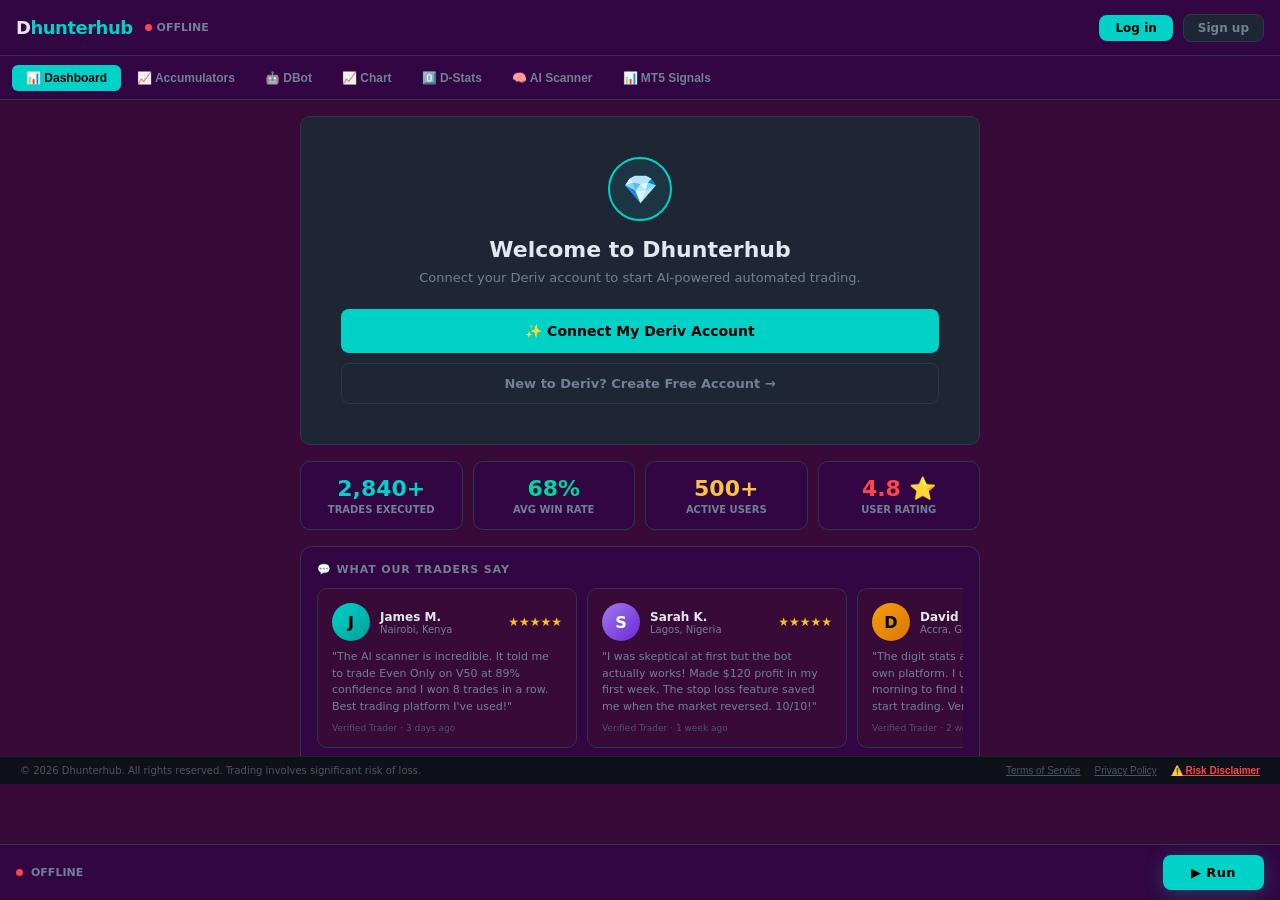
==== commit b0ad6f0f: "Update branding from Btraderhub to Dhunterhub" ====
--- a/index.html
+++ b/index.html
@@ -3,21 +3,21 @@
 <head>
     <meta charset="UTF-8">
     <meta name="viewport" content="width=device-width, initial-scale=1.0">
-    <title>Btraderhub | Smart Trading Platform</title>
-
-    <!-- Google Analytics -->
-    <script async src="https://www.googletagmanager.com/gtag/js?id=G-TRSEK0KK4P"></script>
+    <title>Dhunterhub | Smart Trading Platform</title>
+
+    <!-- Google tag (gtag.js) -->
+    <script async src="https://www.googletagmanager.com/gtag/js?id=G-G6SW14MYN6"></script>
     <script>
         window.dataLayer = window.dataLayer || [];
         function gtag(){dataLayer.push(arguments);}
         gtag('js', new Date());
-        gtag('config', 'G-TRSEK0KK4P');
+        gtag('config', 'G-G6SW14MYN6');
     </script>
 
     <!-- SEO Meta Tags -->
-    <meta name="description" content="Btraderhub — AI-powered automated trading platform built on Deriv. Real-time digit stats, AI scanner, automated bots, 68% avg win rate. Connect your Deriv account and start trading smarter.">
+    <meta name="description" content="Dhunterhub — AI-powered automated trading platform built on Deriv. Real-time digit stats, AI scanner, automated bots, 68% avg win rate. Connect your Deriv account and start trading smarter.">
     <meta name="keywords" content="Deriv trading bot, automated trading, AI trading, digit stats, Deriv third party, trading platform, volatility indices bot">
-    <meta name="author" content="Btraderhub">
+    <meta name="author" content="Dhunterhub">
     <meta name="robots" content="index, follow">
 
     <!-- Favicon — shows logo in browser tab and Google results -->
@@ -26,34 +26,34 @@
     <link rel="shortcut icon" href="logo.png">
 
     <!-- Open Graph — for WhatsApp, Facebook, Twitter previews -->
-    <meta property="og:title" content="Btraderhub | Smart AI Trading Platform">
+    <meta property="og:title" content="Dhunterhub | Smart AI Trading Platform">
     <meta property="og:description" content="AI-powered automated trading on Deriv. Real-time signals, digit stats, automated bots. Start trading smarter today.">
-    <meta property="og:image" content="https://btraderhub.com/logo.png">
-    <meta property="og:url" content="https://btraderhub.com">
+    <meta property="og:image" content="https://dhunterhub.com/logo.png">
+    <meta property="og:url" content="https://dhunterhub.com">
     <meta property="og:type" content="website">
-    <meta property="og:site_name" content="Btraderhub">
+    <meta property="og:site_name" content="Dhunterhub">
 
     <!-- Twitter Card -->
     <meta name="twitter:card" content="summary">
-    <meta name="twitter:title" content="Btraderhub | Smart AI Trading Platform">
+    <meta name="twitter:title" content="Dhunterhub | Smart AI Trading Platform">
     <meta name="twitter:description" content="AI-powered automated trading on Deriv. Real-time signals, digit stats, automated bots.">
-    <meta name="twitter:image" content="https://btraderhub.com/logo.png">
+    <meta name="twitter:image" content="https://dhunterhub.com/logo.png">
 
     <!-- Canonical URL -->
-    <link rel="canonical" href="https://btraderhub.com">
+    <link rel="canonical" href="https://dhunterhub.com">
 
     <style>
 /* ============================================================
-   BTRADERHUB — Clean Dark Theme (Deriv-inspired)
+   DHUNTERHUB — Clean Dark Theme (Deriv-inspired)
    ============================================================ */
 *,*::before,*::after{box-sizing:border-box;margin:0;padding:0;}
 ::-webkit-scrollbar{width:4px;height:4px;}
-::-webkit-scrollbar-track{background:#1a1f2e;}
-::-webkit-scrollbar-thumb{background:#2d3748;border-radius:2px;}
-::-webkit-scrollbar-thumb:hover{background:#4a5568;}
+::-webkit-scrollbar-track{background:#122768;}
+::-webkit-scrollbar-thumb{background:#3a69bb;border-radius:2px;}
+::-webkit-scrollbar-thumb:hover{background:#0d3479;}
 :root{
-    --bg:#0e1118;
-    --bg2:#161b27;
+    --bg:#380a38;
+    --bg2:#310642;
     --bg3:#1e2534;
     --card:#1e2534;
     --border:#2d3748;
@@ -264,12 +264,6 @@
 @media(min-width:769px){
     #mobile-bot-settings-btn { display: none !important; }
 }
-/* ── Testimonials marquee — auto-scrolls right to left ── */
-.testimonial-viewport{overflow:hidden;position:relative;-webkit-mask-image:linear-gradient(90deg,transparent,#000 24px,#000 calc(100% - 24px),transparent);mask-image:linear-gradient(90deg,transparent,#000 24px,#000 calc(100% - 24px),transparent);}
-.testimonial-track{display:flex;flex-direction:row;gap:10px;width:max-content;animation:testimonialMarquee 42s linear infinite;}
-.testimonial-viewport:hover .testimonial-track{animation-play-state:paused;}
-@keyframes testimonialMarquee{from{transform:translateX(0);}to{transform:translateX(-50%);}}
-@media(max-width:768px){.testimonial-track{animation-duration:30s;}}
     </style>
 </head>
 <body>
@@ -280,7 +274,7 @@
 <!-- ═══ HEADER ═══ -->
 <header>
     <div style="display:flex;align-items:center;gap:12px;">
-        <div class="logo">B<span>traderhub</span></div>
+        <div class="logo">D<span>hunterhub</span></div>
         <div style="display:flex;align-items:center;gap:5px;">
             <span class="status-dot" id="status-dot"></span>
             <span id="status-text" style="font-size:11px;font-weight:700;color:var(--muted);">OFFLINE</span>
@@ -318,7 +312,7 @@
         <!-- Auth card -->
         <div id="auth-card" class="card" style="padding:40px;text-align:center;margin-bottom:16px;">
             <div style="width:64px;height:64px;border-radius:50%;background:#00d2c818;border:2px solid var(--teal);display:flex;align-items:center;justify-content:center;font-size:28px;margin:0 auto 16px;">💎</div>
-            <h2 style="font-size:22px;font-weight:900;margin-bottom:8px;">Welcome to Btraderhub</h2>
+            <h2 style="font-size:22px;font-weight:900;margin-bottom:8px;">Welcome to Dhunterhub</h2>
             <p style="color:var(--muted);font-size:13px;margin-bottom:24px;">Connect your Deriv account to start AI-powered automated trading.</p>
             <button onclick="loginWithDeriv()" class="btn btn-teal" style="width:100%;padding:14px;font-size:14px;border-radius:8px;margin-bottom:10px;">✨ Connect My Deriv Account</button>
             <button onclick="signUpWithDeriv()" class="btn btn-ghost" style="width:100%;padding:12px;font-size:13px;border-radius:8px;">New to Deriv? Create Free Account →</button>
@@ -351,8 +345,7 @@
             <!-- Testimonials -->
             <div style="background:var(--bg2);border:1px solid var(--border);border-radius:12px;padding:16px;margin-bottom:16px;">
                 <div style="font-size:11px;font-weight:900;color:var(--muted);text-transform:uppercase;letter-spacing:.08em;margin-bottom:12px;">💬 What Our Traders Say</div>
-                <div class="testimonial-viewport">
-                <div class="testimonial-track">
+                <div style="display:flex;flex-direction:row;overflow-x:auto;gap:10px;padding-bottom:8px;scroll-snap-type:x mandatory;">
 
                     <!-- Testimonial 1 -->
                     <div style="background:var(--bg);border:1px solid var(--border);border-radius:10px;padding:14px;min-width:260px;max-width:260px;scroll-snap-align:start;flex-shrink:0;">
@@ -438,93 +431,13 @@
                         <div style="font-size:9px;color:var(--dim);margin-top:8px;">Verified Trader · 3 days ago</div>
                     </div>
 
-                    <!-- Duplicate set — makes the right-to-left marquee loop seamlessly -->
-                    <div style="background:var(--bg);border:1px solid var(--border);border-radius:10px;padding:14px;min-width:260px;max-width:260px;flex-shrink:0;" aria-hidden="true">
-                        <div style="display:flex;align-items:center;gap:10px;margin-bottom:8px;">
-                            <div style="width:38px;height:38px;border-radius:50%;background:linear-gradient(135deg,#00d2c8,#00a09a);display:flex;align-items:center;justify-content:center;font-size:16px;font-weight:900;color:#000;flex-shrink:0;">J</div>
-                            <div>
-                                <div style="font-size:12px;font-weight:900;color:var(--text);">James M.</div>
-                                <div style="font-size:10px;color:var(--muted);">Nairobi, Kenya</div>
-                            </div>
-                            <div style="margin-left:auto;color:#fbbf24;font-size:12px;">★★★★★</div>
-                        </div>
-                        <p style="font-size:11px;color:var(--muted);line-height:1.5;">"The AI scanner is incredible. It told me to trade Even Only on V50 at 89% confidence and I won 8 trades in a row. Best trading platform I've used!"</p>
-                        <div style="font-size:9px;color:var(--dim);margin-top:8px;">Verified Trader · 3 days ago</div>
-                    </div>
-
-                    <div style="background:var(--bg);border:1px solid var(--border);border-radius:10px;padding:14px;min-width:260px;max-width:260px;flex-shrink:0;" aria-hidden="true">
-                        <div style="display:flex;align-items:center;gap:10px;margin-bottom:8px;">
-                            <div style="width:38px;height:38px;border-radius:50%;background:linear-gradient(135deg,#9f7aea,#6d28d9);display:flex;align-items:center;justify-content:center;font-size:16px;font-weight:900;color:#fff;flex-shrink:0;">S</div>
-                            <div>
-                                <div style="font-size:12px;font-weight:900;color:var(--text);">Sarah K.</div>
-                                <div style="font-size:10px;color:var(--muted);">Lagos, Nigeria</div>
-                            </div>
-                            <div style="margin-left:auto;color:#fbbf24;font-size:12px;">★★★★★</div>
-                        </div>
-                        <p style="font-size:11px;color:var(--muted);line-height:1.5;">"I was skeptical at first but the bot actually works! Made $120 profit in my first week. The stop loss feature saved me when the market reversed. 10/10!"</p>
-                        <div style="font-size:9px;color:var(--dim);margin-top:8px;">Verified Trader · 1 week ago</div>
-                    </div>
-
-                    <div style="background:var(--bg);border:1px solid var(--border);border-radius:10px;padding:14px;min-width:260px;max-width:260px;flex-shrink:0;" aria-hidden="true">
-                        <div style="display:flex;align-items:center;gap:10px;margin-bottom:8px;">
-                            <div style="width:38px;height:38px;border-radius:50%;background:linear-gradient(135deg,#f59e0b,#d97706);display:flex;align-items:center;justify-content:center;font-size:16px;font-weight:900;color:#000;flex-shrink:0;">D</div>
-                            <div>
-                                <div style="font-size:12px;font-weight:900;color:var(--text);">David O.</div>
-                                <div style="font-size:10px;color:var(--muted);">Accra, Ghana</div>
-                            </div>
-                            <div style="margin-left:auto;color:#fbbf24;font-size:12px;">★★★★☆</div>
-                        </div>
-                        <p style="font-size:11px;color:var(--muted);line-height:1.5;">"The digit stats are exactly like Deriv's own platform. I use the AI scanner every morning to find the best market before I start trading. Very professional!"</p>
-                        <div style="font-size:9px;color:var(--dim);margin-top:8px;">Verified Trader · 2 weeks ago</div>
-                    </div>
-
-                    <div style="background:var(--bg);border:1px solid var(--border);border-radius:10px;padding:14px;min-width:260px;max-width:260px;flex-shrink:0;" aria-hidden="true">
-                        <div style="display:flex;align-items:center;gap:10px;margin-bottom:8px;">
-                            <div style="width:38px;height:38px;border-radius:50%;background:linear-gradient(135deg,#ff444f,#c0001a);display:flex;align-items:center;justify-content:center;font-size:16px;font-weight:900;color:#fff;flex-shrink:0;">A</div>
-                            <div>
-                                <div style="font-size:12px;font-weight:900;color:var(--text);">Amina B.</div>
-                                <div style="font-size:10px;color:var(--muted);">Dar es Salaam, Tanzania</div>
-                            </div>
-                            <div style="margin-left:auto;color:#fbbf24;font-size:12px;">★★★★★</div>
-                        </div>
-                        <p style="font-size:11px;color:var(--muted);line-height:1.5;">"Finally a platform that works on my phone! The AI auto-update feature is amazing — it changes direction based on market conditions automatically. Love it!"</p>
-                        <div style="font-size:9px;color:var(--dim);margin-top:8px;">Verified Trader · 5 days ago</div>
-                    </div>
-
-                    <div style="background:var(--bg);border:1px solid var(--border);border-radius:10px;padding:14px;min-width:260px;max-width:260px;flex-shrink:0;" aria-hidden="true">
-                        <div style="display:flex;align-items:center;gap:10px;margin-bottom:8px;">
-                            <div style="width:38px;height:38px;border-radius:50%;background:linear-gradient(135deg,#10b981,#059669);display:flex;align-items:center;justify-content:center;font-size:16px;font-weight:900;color:#fff;flex-shrink:0;">P</div>
-                            <div>
-                                <div style="font-size:12px;font-weight:900;color:var(--text);">Peter N.</div>
-                                <div style="font-size:10px;color:var(--muted);">Kampala, Uganda</div>
-                            </div>
-                            <div style="margin-left:auto;color:#fbbf24;font-size:12px;">★★★★★</div>
-                        </div>
-                        <p style="font-size:11px;color:var(--muted);line-height:1.5;">"The martingale with stop loss is perfectly balanced. I set $5 stop loss and $20 take profit and the bot handles everything. Withdrew $200 this month!"</p>
-                        <div style="font-size:9px;color:var(--dim);margin-top:8px;">Verified Trader · 1 week ago</div>
-                    </div>
-
-                    <div style="background:var(--bg);border:1px solid var(--border);border-radius:10px;padding:14px;min-width:260px;max-width:260px;flex-shrink:0;" aria-hidden="true">
-                        <div style="display:flex;align-items:center;gap:10px;margin-bottom:8px;">
-                            <div style="width:38px;height:38px;border-radius:50%;background:linear-gradient(135deg,#3b82f6,#1d4ed8);display:flex;align-items:center;justify-content:center;font-size:16px;font-weight:900;color:#fff;flex-shrink:0;">R</div>
-                            <div>
-                                <div style="font-size:12px;font-weight:900;color:var(--text);">Ruth W.</div>
-                                <div style="font-size:10px;color:var(--muted);">Mombasa, Kenya</div>
-                            </div>
-                            <div style="margin-left:auto;color:#fbbf24;font-size:12px;">★★★★★</div>
-                        </div>
-                        <p style="font-size:11px;color:var(--muted);line-height:1.5;">"I connected my Deriv account in less than a minute. The interface is clean and easy to understand even for beginners. The AI signals are spot on!"</p>
-                        <div style="font-size:9px;color:var(--dim);margin-top:8px;">Verified Trader · 3 days ago</div>
-                    </div>
-
-                </div>
                 </div>
             </div>
 
             <!-- CTA Banner -->
             <div style="background:linear-gradient(135deg,#00d2c818,#00d2c808);border:1px solid #00d2c844;border-radius:12px;padding:20px;text-align:center;margin-bottom:16px;">
                 <div style="font-size:16px;font-weight:900;color:var(--text);margin-bottom:6px;">🚀 Ready to Start Trading?</div>
-                <div style="font-size:12px;color:var(--muted);margin-bottom:14px;">Join 500+ traders already using Btraderhub to automate their Deriv trading</div>
+                <div style="font-size:12px;color:var(--muted);margin-bottom:14px;">Join 500+ traders already using Dhunterhub to automate their Deriv trading</div>
                 <div style="display:flex;gap:10px;justify-content:center;flex-wrap:wrap;">
                     <button onclick="loginWithDeriv()" class="btn btn-teal" style="padding:10px 24px;font-size:13px;">✨ Connect My Deriv Account</button>
                     <button onclick="signUpWithDeriv()" class="btn" style="background:transparent;border:1px solid var(--teal);color:var(--teal);padding:10px 24px;font-size:13px;">New to Deriv? Sign Up Free</button>
@@ -774,7 +687,7 @@
                 <button onclick="clearJournal()" class="btn btn-ghost" style="font-size:11px;padding:5px 12px;">🗑 Clear</button>
             </div>
             <div id="journal-log" style="flex:1;overflow-y:auto;padding:10px 14px;display:flex;flex-direction:column;gap:2px;background:var(--bg);font-family:monospace;font-size:11px;">
-                <div class="jline d">[System] Btraderhub ready.</div>
+                <div class="jline d">[System] Dhunterhub ready.</div>
             </div>
         </div>
     </div>
@@ -1274,7 +1187,7 @@
         <div style="background:linear-gradient(135deg,#00d2c818,#9f7aea18);border:2px dashed #00d2c844;border-radius:14px;padding:40px;text-align:center;margin-bottom:16px;">
             <div style="font-size:40px;margin-bottom:12px;">🚀</div>
             <div style="font-size:22px;font-weight:900;color:var(--teal);margin-bottom:8px;">MT5 Direct Trading — Coming Soon!</div>
-            <div style="font-size:13px;color:var(--muted);margin-bottom:16px;max-width:500px;margin-left:auto;margin-right:auto;">We are building full MT5 integration so you can trade CFDs, Forex, Crypto and Commodities directly on Btraderhub without leaving the platform.</div>
+            <div style="font-size:13px;color:var(--muted);margin-bottom:16px;max-width:500px;margin-left:auto;margin-right:auto;">We are building full MT5 integration so you can trade CFDs, Forex, Crypto and Commodities directly on Dhunterhub without leaving the platform.</div>
             <div style="display:flex;gap:10px;justify-content:center;flex-wrap:wrap;margin-bottom:16px;">
                 <span class="badge badge-teal">💱 Forex</span>
                 <span class="badge badge-purple">₿ Crypto</span>
@@ -1282,7 +1195,7 @@
                 <span class="badge badge-blue">📈 Indices</span>
                 <span class="badge badge-green">🚀 Boom &amp; Crash</span>
             </div>
-            <button class="btn btn-teal" style="padding:12px 32px;font-size:14px;font-weight:900;border-radius:10px;" onclick="notify('🔔 Coming Soon!','We will notify you when MT5 direct trading is live on Btraderhub!','ok')">
+            <button class="btn btn-teal" style="padding:12px 32px;font-size:14px;font-weight:900;border-radius:10px;" onclick="notify('🔔 Coming Soon!','We will notify you when MT5 direct trading is live on Dhunterhub!','ok')">
                 🔔 Notify Me When Live
             </button>
         </div>
@@ -1412,7 +1325,7 @@
 
 <!-- ═══ FOOTER — sits above bot bar ═══ -->
 <footer style="background:#0e1118;border-top:1px solid #1a2035;padding:8px 20px;display:flex;align-items:center;justify-content:space-between;flex-wrap:wrap;gap:6px;flex-shrink:0;margin-bottom:56px;">
-    <div style="font-size:10px;color:#4a5568;">© 2026 Btraderhub. All rights reserved. Trading involves significant risk of loss.</div>
+    <div style="font-size:10px;color:#4a5568;">© 2026 Dhunterhub. All rights reserved. Trading involves significant risk of loss.</div>
     <div style="display:flex;gap:14px;">
         <button onclick="showLegal('terms')"   style="background:none;border:none;color:#4a5568;font-size:10px;cursor:pointer;text-decoration:underline;padding:0;">Terms of Service</button>
         <button onclick="showLegal('privacy')" style="background:none;border:none;color:#4a5568;font-size:10px;cursor:pointer;text-decoration:underline;padding:0;">Privacy Policy</button>
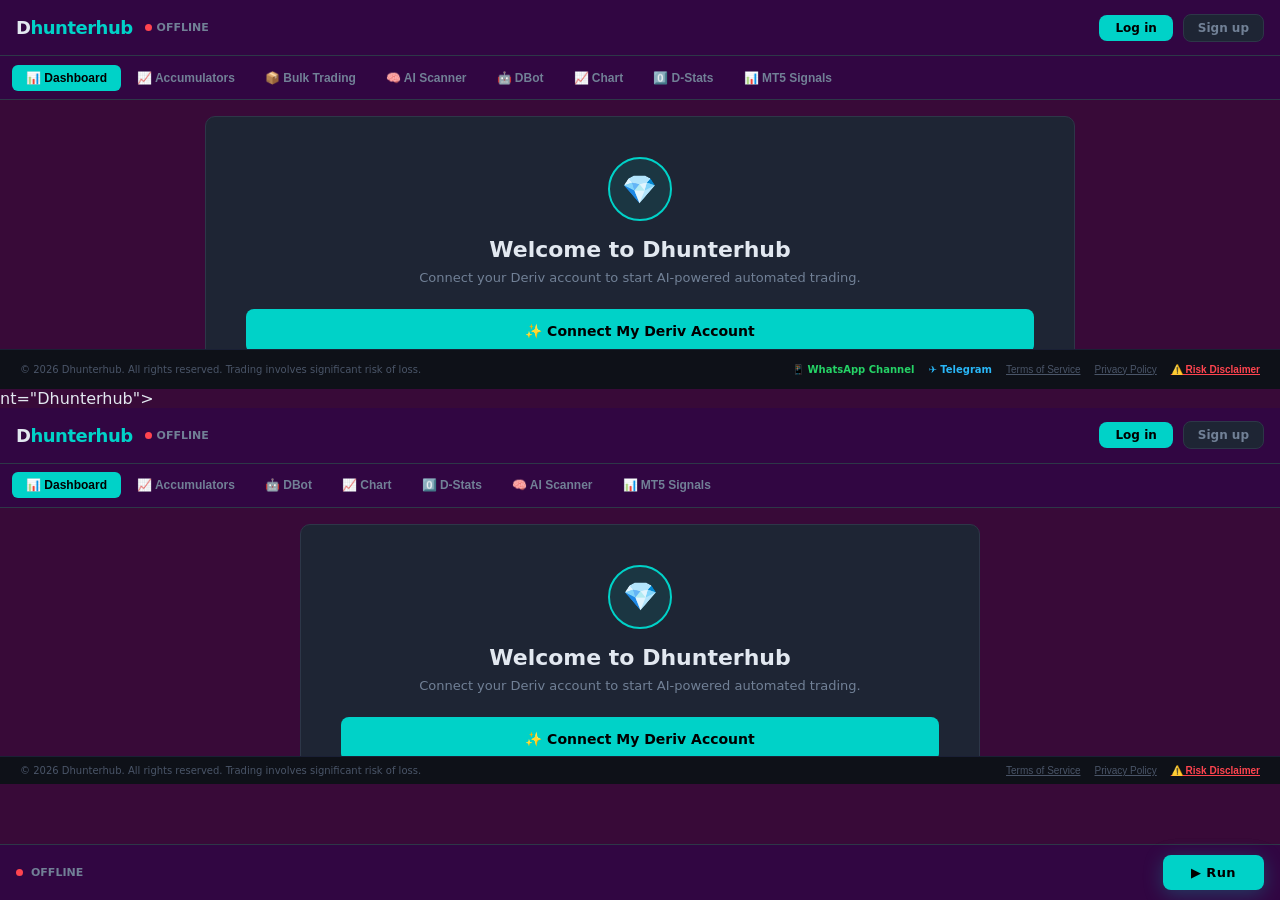
==== commit 8e9eaf4e: "Update print statement from 'Hello' to 'Goodbye'" ====
--- a/index.html
+++ b/index.html
@@ -1,4 +1,9 @@
 <!DOCTYPE html>
+<html lang="en">
+<head>
+    <meta charset="UTF-8">
+    <meta name="viewport" content="width=device-width, initial-scale=1.0">
+    <title>Dhunterhub | Smart <!DOCTYPE html>
 <html lang="en">
 <head>
     <meta charset="UTF-8">
@@ -68,7 +73,7 @@
     --blue:#4299e1;
     --purple:#9f7aea;
 }
-body{font-family:'Inter',system-ui,sans-serif;background:var(--bg);color:var(--text);height:100vh;overflow:hidden;display:flex;flex-direction:column;user-select:none;padding-bottom:0;}
+body{font-family:'Inter',system-ui,sans-serif;background:var(--bg);color:var(--text);min-height:100vh;overflow-x:hidden;display:flex;flex-direction:column;user-select:none;padding-bottom:0;}
 ::selection{background:#ff444f33;color:#fff;}
 
 /* ── Header ── */
@@ -87,11 +92,22 @@
 .tab-btn.active{background:var(--teal);color:#000;font-weight:700;}
 
 /* ── Main ── */
-main{flex:1;overflow:hidden;position:relative;}
-.tab-pane{display:none;height:100%;width:100%;overflow:hidden;}
+/* The whole page scrolls as one normal document now (sticky-footer
+   pattern below) instead of each pane scrolling in an isolated,
+   height-clipped box — that isolation was what squeezed the footer up
+   against page content. `main` still fills any leftover viewport space
+   when content is short, so the footer naturally sits at the bottom
+   instead of floating mid-page. */
+main{flex:1;position:relative;}
+.tab-pane{display:none;width:100%;}
 .tab-pane.active{display:flex;}
 .tab-pane.scroll{display:none;}
-.tab-pane.scroll.active{display:block;overflow-y:auto;height:100%;}
+.tab-pane.scroll.active{display:block;}
+/* DBot and Chart are full-height "app" views (sidebars, live chart) —
+   give them a real minimum height so they still fill the screen the way
+   they always did, without clipping the page if their own internal
+   panels ever need more room than the viewport. */
+#bot-pane.active,#chart-pane.active{min-height:calc(100vh - 156px);}
 
 /* ── Inputs/Select ── */
 input,select{background:var(--bg);border:1px solid var(--border);color:var(--text);border-radius:6px;padding:7px 10px;font-size:12px;outline:none;font-family:inherit;width:100%;transition:border-color .15s;}
@@ -219,10 +235,38 @@
 
 /* ── Accumulators — compact responsive layout ── */
 #accu-pane{padding:12px;}
-#accu-pane .accu-wrap{max-width:900px;margin:0 auto;display:flex;flex-direction:column;gap:10px;}
+#accu-pane .accu-wrap{max-width:clamp(900px, 76vw, 1400px);margin:0 auto;display:flex;flex-direction:column;gap:10px;}
 .accu-row-2{display:grid;grid-template-columns:1fr 1fr;gap:10px;}
 .accu-row-3{display:grid;grid-template-columns:1fr 1fr 1fr;gap:8px;}
 .accu-card{padding:12px;}
+
+/* ── APA style selector ── */
+.apa-style-btn.apa-style-active{border-color:var(--teal);background:#00d2c814;color:var(--teal);}
+.apa-style-btn.apa-style-active span{color:inherit;}
+
+/* ── MT5 Signals — Active Signals / Signal History grids ──
+   Desktop/tablet: multi-column, auto-fill. Mobile: single readable
+   column (see media query below) — these sections are core MT5 Signals
+   functionality and must render identically on every screen size, only
+   the column count changes. */
+.mt5-signal-grid{display:grid;grid-template-columns:repeat(auto-fill,minmax(260px,1fr));gap:10px;}
+.mt5-history-grid{grid-template-columns:repeat(auto-fill,minmax(240px,1fr));}
+.mt5-tab-btn{white-space:nowrap;}
+
+/* ── Large desktop — a little extra breathing room, not a redesign.
+   Panes use responsive clamp() max-widths already (see inline styles /
+   .accu-wrap above), so wide monitors get a genuinely wider workspace
+   with more auto-fill grid columns, instead of one narrow centered
+   column with empty space on both sides. This tier just adds padding
+   comfort on top of that — mobile is completely untouched. ── */
+@media(min-width:1440px){
+    #dashboard-pane,#digits-pane,#scanner-pane,#bulk-pane,#mt5-pane{padding:24px 32px;}
+    #accu-pane{padding:24px 32px;}
+}
+@media(min-width:1920px){
+    #dashboard-pane,#digits-pane,#scanner-pane,#bulk-pane,#mt5-pane{padding:28px 48px;}
+    #accu-pane{padding:28px 48px;}
+}
 
 @media(max-width:768px){
     /* Hide sidebars by default on mobile */
@@ -260,10 +304,25 @@
     /* Accumulators — stack to single column on mobile */
     .accu-row-2,.accu-row-3{grid-template-columns:1fr;}
     #accu-pane{padding:10px;}
+
+    /* MT5 Signals — Active Signals and Signal History remain fully visible
+       and scrollable on mobile; only the grid drops to a single column so
+       nothing gets clipped by the page's overflow-x:hidden at narrow
+       widths. Nothing is hidden with display:none here. */
+    .mt5-signal-grid,.mt5-history-grid{grid-template-columns:1fr;}
+    #mt5-pane{padding:10px;}
+    #mt5-pane .accu-card{padding:10px;}
+    #mt5-pane select{font-size:12px;}
 }
 @media(min-width:769px){
     #mobile-bot-settings-btn { display: none !important; }
 }
+/* ── Testimonials marquee — auto-scrolls right to left ── */
+.testimonial-viewport{overflow:hidden;position:relative;-webkit-mask-image:linear-gradient(90deg,transparent,#000 24px,#000 calc(100% - 24px),transparent);mask-image:linear-gradient(90deg,transparent,#000 24px,#000 calc(100% - 24px),transparent);}
+.testimonial-track{display:flex;flex-direction:row;gap:10px;width:max-content;animation:testimonialMarquee 42s linear infinite;}
+.testimonial-viewport:hover .testimonial-track{animation-play-state:paused;}
+@keyframes testimonialMarquee{from{transform:translateX(0);}to{transform:translateX(-50%);}}
+@media(max-width:768px){.testimonial-track{animation-duration:30s;}}
     </style>
 </head>
 <body>
@@ -295,10 +354,11 @@
 <nav>
     <button id="tab-btn-dashboard" onclick="switchTab('dashboard')" class="tab-btn active">📊 Dashboard</button>
     <button id="tab-btn-accu"      onclick="switchTab('accu')"      class="tab-btn">📈 Accumulators</button>
+    <button id="tab-btn-bulk"      onclick="switchTab('bulk')"      class="tab-btn">📦 Bulk Trading</button>
+    <button id="tab-btn-scanner"   onclick="switchTab('scanner')"   class="tab-btn">🧠 AI Scanner</button>
     <button id="tab-btn-bot"       onclick="switchTab('bot')"       class="tab-btn">🤖 DBot</button>
     <button id="tab-btn-chart"     onclick="switchTab('chart')"     class="tab-btn">📈 Chart</button>
     <button id="tab-btn-digits"    onclick="switchTab('digits')"    class="tab-btn">0️⃣ D-Stats</button>
-    <button id="tab-btn-scanner"   onclick="switchTab('scanner')"   class="tab-btn">🧠 AI Scanner</button>
     <button id="tab-btn-mt5"       onclick="switchTab('mt5')"       class="tab-btn">📊 MT5 Signals</button>
 </nav>
 
@@ -307,7 +367,7 @@
 
 <!-- ── DASHBOARD ── -->
 <div id="dashboard-pane" class="tab-pane scroll active" style="padding:16px;">
-    <div style="max-width:680px;margin:0 auto;">
+    <div style="max-width:clamp(680px, 68vw, 1100px);margin:0 auto;">
 
         <!-- Auth card -->
         <div id="auth-card" class="card" style="padding:40px;text-align:center;margin-bottom:16px;">
@@ -345,7 +405,8 @@
             <!-- Testimonials -->
             <div style="background:var(--bg2);border:1px solid var(--border);border-radius:12px;padding:16px;margin-bottom:16px;">
                 <div style="font-size:11px;font-weight:900;color:var(--muted);text-transform:uppercase;letter-spacing:.08em;margin-bottom:12px;">💬 What Our Traders Say</div>
-                <div style="display:flex;flex-direction:row;overflow-x:auto;gap:10px;padding-bottom:8px;scroll-snap-type:x mandatory;">
+                <div class="testimonial-viewport">
+                <div class="testimonial-track">
 
                     <!-- Testimonial 1 -->
                     <div style="background:var(--bg);border:1px solid var(--border);border-radius:10px;padding:14px;min-width:260px;max-width:260px;scroll-snap-align:start;flex-shrink:0;">
@@ -431,6 +492,86 @@
                         <div style="font-size:9px;color:var(--dim);margin-top:8px;">Verified Trader · 3 days ago</div>
                     </div>
 
+                    <!-- Duplicate set — makes the right-to-left marquee loop seamlessly -->
+                    <div style="background:var(--bg);border:1px solid var(--border);border-radius:10px;padding:14px;min-width:260px;max-width:260px;flex-shrink:0;" aria-hidden="true">
+                        <div style="display:flex;align-items:center;gap:10px;margin-bottom:8px;">
+                            <div style="width:38px;height:38px;border-radius:50%;background:linear-gradient(135deg,#00d2c8,#00a09a);display:flex;align-items:center;justify-content:center;font-size:16px;font-weight:900;color:#000;flex-shrink:0;">J</div>
+                            <div>
+                                <div style="font-size:12px;font-weight:900;color:var(--text);">James M.</div>
+                                <div style="font-size:10px;color:var(--muted);">Nairobi, Kenya</div>
+                            </div>
+                            <div style="margin-left:auto;color:#fbbf24;font-size:12px;">★★★★★</div>
+                        </div>
+                        <p style="font-size:11px;color:var(--muted);line-height:1.5;">"The AI scanner is incredible. It told me to trade Even Only on V50 at 89% confidence and I won 8 trades in a row. Best trading platform I've used!"</p>
+                        <div style="font-size:9px;color:var(--dim);margin-top:8px;">Verified Trader · 3 days ago</div>
+                    </div>
+
+                    <div style="background:var(--bg);border:1px solid var(--border);border-radius:10px;padding:14px;min-width:260px;max-width:260px;flex-shrink:0;" aria-hidden="true">
+                        <div style="display:flex;align-items:center;gap:10px;margin-bottom:8px;">
+                            <div style="width:38px;height:38px;border-radius:50%;background:linear-gradient(135deg,#9f7aea,#6d28d9);display:flex;align-items:center;justify-content:center;font-size:16px;font-weight:900;color:#fff;flex-shrink:0;">S</div>
+                            <div>
+                                <div style="font-size:12px;font-weight:900;color:var(--text);">Sarah K.</div>
+                                <div style="font-size:10px;color:var(--muted);">Lagos, Nigeria</div>
+                            </div>
+                            <div style="margin-left:auto;color:#fbbf24;font-size:12px;">★★★★★</div>
+                        </div>
+                        <p style="font-size:11px;color:var(--muted);line-height:1.5;">"I was skeptical at first but the bot actually works! Made $120 profit in my first week. The stop loss feature saved me when the market reversed. 10/10!"</p>
+                        <div style="font-size:9px;color:var(--dim);margin-top:8px;">Verified Trader · 1 week ago</div>
+                    </div>
+
+                    <div style="background:var(--bg);border:1px solid var(--border);border-radius:10px;padding:14px;min-width:260px;max-width:260px;flex-shrink:0;" aria-hidden="true">
+                        <div style="display:flex;align-items:center;gap:10px;margin-bottom:8px;">
+                            <div style="width:38px;height:38px;border-radius:50%;background:linear-gradient(135deg,#f59e0b,#d97706);display:flex;align-items:center;justify-content:center;font-size:16px;font-weight:900;color:#000;flex-shrink:0;">D</div>
+                            <div>
+                                <div style="font-size:12px;font-weight:900;color:var(--text);">David O.</div>
+                                <div style="font-size:10px;color:var(--muted);">Accra, Ghana</div>
+                            </div>
+                            <div style="margin-left:auto;color:#fbbf24;font-size:12px;">★★★★☆</div>
+                        </div>
+                        <p style="font-size:11px;color:var(--muted);line-height:1.5;">"The digit stats are exactly like Deriv's own platform. I use the AI scanner every morning to find the best market before I start trading. Very professional!"</p>
+                        <div style="font-size:9px;color:var(--dim);margin-top:8px;">Verified Trader · 2 weeks ago</div>
+                    </div>
+
+                    <div style="background:var(--bg);border:1px solid var(--border);border-radius:10px;padding:14px;min-width:260px;max-width:260px;flex-shrink:0;" aria-hidden="true">
+                        <div style="display:flex;align-items:center;gap:10px;margin-bottom:8px;">
+                            <div style="width:38px;height:38px;border-radius:50%;background:linear-gradient(135deg,#ff444f,#c0001a);display:flex;align-items:center;justify-content:center;font-size:16px;font-weight:900;color:#fff;flex-shrink:0;">A</div>
+                            <div>
+                                <div style="font-size:12px;font-weight:900;color:var(--text);">Amina B.</div>
+                                <div style="font-size:10px;color:var(--muted);">Dar es Salaam, Tanzania</div>
+                            </div>
+                            <div style="margin-left:auto;color:#fbbf24;font-size:12px;">★★★★★</div>
+                        </div>
+                        <p style="font-size:11px;color:var(--muted);line-height:1.5;">"Finally a platform that works on my phone! The AI auto-update feature is amazing — it changes direction based on market conditions automatically. Love it!"</p>
+                        <div style="font-size:9px;color:var(--dim);margin-top:8px;">Verified Trader · 5 days ago</div>
+                    </div>
+
+                    <div style="background:var(--bg);border:1px solid var(--border);border-radius:10px;padding:14px;min-width:260px;max-width:260px;flex-shrink:0;" aria-hidden="true">
+                        <div style="display:flex;align-items:center;gap:10px;margin-bottom:8px;">
+                            <div style="width:38px;height:38px;border-radius:50%;background:linear-gradient(135deg,#10b981,#059669);display:flex;align-items:center;justify-content:center;font-size:16px;font-weight:900;color:#fff;flex-shrink:0;">P</div>
+                            <div>
+                                <div style="font-size:12px;font-weight:900;color:var(--text);">Peter N.</div>
+                                <div style="font-size:10px;color:var(--muted);">Kampala, Uganda</div>
+                            </div>
+                            <div style="margin-left:auto;color:#fbbf24;font-size:12px;">★★★★★</div>
+                        </div>
+                        <p style="font-size:11px;color:var(--muted);line-height:1.5;">"The martingale with stop loss is perfectly balanced. I set $5 stop loss and $20 take profit and the bot handles everything. Withdrew $200 this month!"</p>
+                        <div style="font-size:9px;color:var(--dim);margin-top:8px;">Verified Trader · 1 week ago</div>
+                    </div>
+
+                    <div style="background:var(--bg);border:1px solid var(--border);border-radius:10px;padding:14px;min-width:260px;max-width:260px;flex-shrink:0;" aria-hidden="true">
+                        <div style="display:flex;align-items:center;gap:10px;margin-bottom:8px;">
+                            <div style="width:38px;height:38px;border-radius:50%;background:linear-gradient(135deg,#3b82f6,#1d4ed8);display:flex;align-items:center;justify-content:center;font-size:16px;font-weight:900;color:#fff;flex-shrink:0;">R</div>
+                            <div>
+                                <div style="font-size:12px;font-weight:900;color:var(--text);">Ruth W.</div>
+                                <div style="font-size:10px;color:var(--muted);">Mombasa, Kenya</div>
+                            </div>
+                            <div style="margin-left:auto;color:#fbbf24;font-size:12px;">★★★★★</div>
+                        </div>
+                        <p style="font-size:11px;color:var(--muted);line-height:1.5;">"I connected my Deriv account in less than a minute. The interface is clean and easy to understand even for beginners. The AI signals are spot on!"</p>
+                        <div style="font-size:9px;color:var(--dim);margin-top:8px;">Verified Trader · 3 days ago</div>
+                    </div>
+
+                </div>
                 </div>
             </div>
 
@@ -441,6 +582,21 @@
                 <div style="display:flex;gap:10px;justify-content:center;flex-wrap:wrap;">
                     <button onclick="loginWithDeriv()" class="btn btn-teal" style="padding:10px 24px;font-size:13px;">✨ Connect My Deriv Account</button>
                     <button onclick="signUpWithDeriv()" class="btn" style="background:transparent;border:1px solid var(--teal);color:var(--teal);padding:10px 24px;font-size:13px;">New to Deriv? Sign Up Free</button>
+                </div>
+            </div>
+
+            <!-- Contact / Community -->
+            <div style="background:var(--bg2);border:1px solid var(--border);border-radius:12px;padding:16px;margin-bottom:16px;">
+                <div style="font-size:11px;font-weight:900;color:var(--muted);text-transform:uppercase;letter-spacing:.08em;margin-bottom:10px;">📞 Contact Us / Join Our Community</div>
+                <div style="display:flex;gap:10px;flex-wrap:wrap;">
+                    <a href="https://wa.me/254763221954" target="_blank" rel="noopener"
+                       class="btn" style="flex:1;min-width:200px;background:#25D36618;border:1px solid #25D36644;color:#25D366;padding:12px;font-size:13px;font-weight:700;text-decoration:none;">
+                        📱 WhatsApp Channel
+                    </a>
+                    <a href="https://t.me/TradingSupportDesk" target="_blank" rel="noopener"
+                       class="btn" style="flex:1;min-width:200px;background:#29b6f618;border:1px solid #29b6f644;color:#29b6f6;padding:12px;font-size:13px;font-weight:700;text-decoration:none;">
+                        ✈️ Telegram
+                    </a>
                 </div>
             </div>
         </div>
@@ -792,7 +948,7 @@
 
 <!-- ── D-STATS ── -->
 <div id="digits-pane" class="tab-pane scroll" style="padding:16px;">
-    <div style="max-width:700px;margin:0 auto;">
+    <div style="max-width:clamp(700px, 72vw, 1320px);margin:0 auto;">
         <div style="display:flex;align-items:center;justify-content:space-between;margin-bottom:14px;flex-wrap:wrap;gap:10px;">
             <div>
                 <h2 style="font-size:16px;font-weight:900;">0️⃣ Digit Statistics</h2>
@@ -863,7 +1019,7 @@
 
 <!-- ── AI SCANNER ── -->
 <div id="scanner-pane" class="tab-pane scroll" style="padding:16px;">
-    <div style="max-width:780px;margin:0 auto;">
+    <div style="max-width:clamp(780px, 74vw, 1320px);margin:0 auto;">
         <div style="display:flex;align-items:center;justify-content:space-between;margin-bottom:16px;">
             <div>
                 <h2 style="font-size:16px;font-weight:900;">🧠 AI Market Scanner</h2>
@@ -874,6 +1030,9 @@
                 <button onclick="runFullScan()" class="btn btn-amber" style="font-size:12px;padding:8px 20px;">🔍 Scan All Markets</button>
             </div>
         </div>
+
+        <!-- 🔥 Bulk Entry Recommendation — shown once a signal reaches 79%+ confidence -->
+        <div id="bulk-recommend-banner" style="display:none;background:linear-gradient(135deg,#00d2c822,#00d2c808);border:2px solid var(--teal);border-radius:12px;padding:16px;margin-bottom:14px;"></div>
 
         <!-- Professional Strategy Signals — PRIORITY -->
         <div id="best-signal-box" class="card" style="padding:16px;margin-bottom:14px;border-color:var(--teal);box-shadow:0 0 20px #00d2c822;">
@@ -904,6 +1063,70 @@
             </div>
             <div class="badge badge-teal" style="font-size:11px;padding:6px 12px;">🔴 LIVE on Deriv API</div>
         </div>
+
+        <!-- ═══ TOP PRIORITY — the things you need at a glance, before scrolling ═══ -->
+
+        <!-- Market Health -->
+        <div class="card accu-card" style="border-color:var(--teal);">
+            <div style="font-size:10px;font-weight:700;color:var(--teal);text-transform:uppercase;margin-bottom:10px;">🏥 Market Health</div>
+            <div id="accu-signal-box" style="background:var(--bg);border:1px solid var(--border);border-radius:8px;padding:12px;text-align:center;">
+                <div style="font-size:11px;color:var(--muted);">Analyzing market...</div>
+            </div>
+        </div>
+
+        <!-- Live Price / Count + Profit Accumulated -->
+        <div class="accu-row-2">
+            <div class="card accu-card">
+                <div style="font-size:10px;font-weight:700;color:var(--muted);text-transform:uppercase;margin-bottom:8px;">📡 Live Price</div>
+                <div style="display:flex;align-items:center;justify-content:space-between;">
+                    <div>
+                        <div id="accu-price" style="font-size:24px;font-weight:900;font-family:monospace;color:var(--teal);">—</div>
+                        <div id="accu-last-digit" style="font-size:11px;color:var(--muted);">Last digit: —</div>
+                    </div>
+                    <div style="text-align:right;">
+                        <div id="accu-tick-count" style="font-size:28px;font-weight:900;color:var(--green);">0</div>
+                        <div style="font-size:10px;color:var(--muted);">ticks in range</div>
+                    </div>
+                </div>
+            </div>
+
+            <div class="card accu-card">
+                <div style="font-size:10px;font-weight:700;color:var(--muted);text-transform:uppercase;margin-bottom:8px;">💰 Profit Accumulated</div>
+                <div id="accu-current-profit" style="font-size:28px;font-weight:900;color:var(--green);">$0.00</div>
+                <div style="font-size:10px;color:var(--muted);margin-top:4px;">Current running contract</div>
+            </div>
+        </div>
+
+        <!-- Start / Sell / Reset -->
+        <div style="display:grid;grid-template-columns:1fr 1fr auto;gap:10px;">
+            <button id="accu-run-btn" onclick="toggleAccumulator()" class="btn btn-teal" style="padding:14px;font-size:15px;font-weight:900;border-radius:10px;box-shadow:0 4px 20px #00d2c844;">
+                ▶ Start Accumulator
+            </button>
+            <button onclick="sellAccumulator()" id="accu-sell-btn" class="btn btn-ghost" style="padding:14px;font-size:13px;font-weight:900;border-radius:10px;display:none;">
+                💰 Sell Now
+            </button>
+            <button onclick="resetAccumulator()" id="accu-reset-btn" class="btn btn-ghost" title="Reset accumulator session — clears stats, history and current contract without reloading the page" style="padding:14px 18px;font-size:13px;font-weight:900;border-radius:10px;">
+                🔄 Reset
+            </button>
+        </div>
+        <!-- Auto mode status bar -->
+        <div id="accu-auto-bar" style="display:none;background:#00d2c818;border:1px solid #00d2c844;border-radius:8px;padding:10px 14px;align-items:center;justify-content:space-between;flex-wrap:wrap;gap:8px;">
+            <div style="display:flex;align-items:center;gap:8px;">
+                <span style="width:8px;height:8px;border-radius:50%;background:var(--teal);display:inline-block;animation:pulse-dot 1s infinite;"></span>
+                <span style="font-size:12px;font-weight:700;color:var(--teal);">🤖 AUTO MODE RUNNING</span>
+            </div>
+            <div style="display:flex;gap:14px;font-size:11px;color:var(--muted);">
+                <span>Sessions: <b id="accu-auto-sessions" style="color:var(--teal);">0</b></span>
+                <span>TP Hits: <b id="accu-tp-hits" style="color:var(--green);">0</b></span>
+                <span>Total P/L: <b id="accu-auto-pl" style="color:var(--green);">$0.00</b></span>
+            </div>
+            <button onclick="stopAccuAuto()" class="btn btn-red" style="font-size:11px;padding:5px 14px;">⬛ Stop Auto</button>
+        </div>
+        <style>
+            @keyframes pulse-dot { 0%,100%{opacity:1;} 50%{opacity:.4;} }
+        </style>
+
+        <!-- ═══ Detailed analysis + configuration ═══ -->
 
         <!-- Market + Settings row -->
         <div class="accu-row-2">
@@ -1001,11 +1224,6 @@
                         <div id="accu-micro-trend" style="font-size:13px;font-weight:900;color:var(--muted);">—</div>
                     </div>
                 </div>
-
-                <!-- Entry signal / Confidence score -->
-                <div id="accu-signal-box" style="background:var(--bg);border:1px solid var(--border);border-radius:8px;padding:12px;text-align:center;">
-                    <div style="font-size:11px;color:var(--muted);">Analyzing market...</div>
-                </div>
             </div>
 
             <!-- Right: Trade settings -->
@@ -1042,7 +1260,7 @@
 
                 <div style="margin-bottom:10px;">
                     <div style="font-size:9px;color:var(--muted);font-weight:700;text-transform:uppercase;margin-bottom:4px;">AI Confidence Threshold (Auto Mode) %</div>
-                    <input type="number" id="accu-conf-threshold" value="75" min="50" max="99" style="text-align:center;">
+                    <input type="number" id="accu-conf-threshold" value="83" min="50" max="99" style="text-align:center;">
                 </div>
 
                 <!-- Auto mode toggle -->
@@ -1072,6 +1290,1634 @@
             </div>
         </div>
 
+        <!-- Current Contract -->
+        <div class="card accu-card">
+            <div style="font-size:10px;font-weight:700;color:var(--muted);text-transform:uppercase;margin-bottom:8px;">📋 Current Contract</div>
+            <div id="accu-contract-info" style="font-size:12px;color:var(--muted);">No active contract</div>
+        </div>
+
+        <!-- Accumulator History -->
+        <div class="card accu-card">
+            <div style="font-size:10px;font-weight:700;color:var(--muted);text-transform:uppercase;margin-bottom:10px;">📋 Accumulator History</div>
+            <div style="display:flex;padding:6px 0;border-bottom:1px solid var(--border);font-size:10px;font-weight:700;color:var(--muted);">
+                <div style="width:70px;">Market</div>
+                <div style="flex:1;">Growth</div>
+                <div style="width:60px;">Stake</div>
+                <div style="width:60px;">Ticks</div>
+                <div style="width:60px;">Conf.</div>
+                <div style="width:90px;text-align:right;">Profit/Loss</div>
+            </div>
+            <div id="accu-history" style="display:flex;flex-direction:column;gap:2px;max-height:200px;overflow-y:auto;">
+                <div style="font-size:11px;color:var(--dim);text-align:center;padding:16px;">No accumulator trades yet</div>
+            </div>
+        </div>
+
+        <!-- Risk warning -->
+        <div style="padding:12px;background:#ff444f14;border:1px solid #ff444f44;border-radius:8px;">
+            <p style="font-size:10px;color:#f87171;line-height:1.6;">⚠️ <b>Accumulator Risk:</b> Your entire stake is lost if the price moves outside the barrier on ANY tick. The longer you hold, the higher the risk. Always use Take Profit and never hold indefinitely.</p>
+        </div>
+    </div>
+</div>
+
+<!-- ── BULK TRADING ── -->
+<div id="bulk-pane" class="tab-pane scroll" style="padding:16px;">
+    <div style="max-width:clamp(900px, 76vw, 1400px);margin:0 auto;display:flex;flex-direction:column;gap:10px;">
+
+        <!-- Header -->
+        <div style="display:flex;align-items:center;justify-content:space-between;flex-wrap:wrap;gap:10px;">
+            <div>
+                <h2 style="font-size:18px;font-weight:900;">📦 Bulk Trading</h2>
+                <p style="font-size:11px;color:var(--muted);margin-top:3px;">Configure a setup once and execute multiple trades from it — sequentially, safely, with no duplicates.</p>
+            </div>
+            <div style="display:flex;align-items:center;gap:8px;flex-wrap:wrap;">
+                <span class="status-dot" id="bulk-status-dot"></span>
+                <span id="bulk-status-text" style="font-size:11px;font-weight:700;color:var(--muted);">OFFLINE</span>
+                <span id="bulk-account-badge" class="badge badge-teal" style="display:none;">Demo</span>
+                <span id="bulk-balance-badge" class="badge badge-blue" style="display:none;">$0.00</span>
+            </div>
+        </div>
+
+        <!-- Config: Market / Type / Direction -->
+        <div class="card accu-card">
+            <div style="font-size:10px;font-weight:700;color:var(--muted);text-transform:uppercase;margin-bottom:10px;">⚙️ Trade Setup</div>
+            <div class="accu-row-2" style="margin-bottom:10px;">
+                <div>
+                    <div style="font-size:9px;color:var(--muted);font-weight:700;text-transform:uppercase;margin-bottom:4px;">Market</div>
+                    <select id="bulk-market" onchange="updateBulkPreview()">
+                        <optgroup label="Continuous Indices">
+                            <option value="R_10">Volatility 10 Index</option>
+                            <option value="R_25">Volatility 25 Index</option>
+                            <option value="R_50">Volatility 50 Index</option>
+                            <option value="R_75">Volatility 75 Index</option>
+                            <option value="R_100">Volatility 100 Index</option>
+                        </optgroup>
+                        <optgroup label="1s Indices">
+                            <option value="1HZ10V">Volatility 10 (1s)</option>
+                            <option value="1HZ25V">Volatility 25 (1s)</option>
+                            <option value="1HZ50V">Volatility 50 (1s)</option>
+                            <option value="1HZ75V">Volatility 75 (1s)</option>
+                            <option value="1HZ100V">Volatility 100 (1s)</option>
+                        </optgroup>
+                        <optgroup label="Jump Indices">
+                            <option value="jump_10">Jump 10 Index</option>
+                            <option value="jump_25">Jump 25 Index</option>
+                            <option value="jump_50">Jump 50 Index</option>
+                            <option value="jump_75">Jump 75 Index</option>
+                            <option value="jump_100">Jump 100 Index</option>
+                        </optgroup>
+                    </select>
+                </div>
+                <div>
+                    <div style="font-size:9px;color:var(--muted);font-weight:700;text-transform:uppercase;margin-bottom:4px;">Trade Type</div>
+                    <select id="bulk-type" onchange="onBulkTypeChange()">
+                        <option value="over_under">Over / Under</option>
+                        <option value="even_odd">Even / Odd</option>
+                        <option value="rise_fall">Rise / Fall</option>
+                        <option value="only_ups_downs">Only Ups / Only Downs</option>
+                    </select>
+                </div>
+            </div>
+
+            <div style="margin-bottom:10px;">
+                <div style="font-size:9px;color:var(--muted);font-weight:700;text-transform:uppercase;margin-bottom:6px;">Direction <span style="color:var(--red);">*</span></div>
+                <div id="bulk-dir-controls" style="display:flex;gap:6px;flex-wrap:wrap;"></div>
+            </div>
+
+            <div class="accu-row-2">
+                <div id="bulk-pred-wrap">
+                    <div style="font-size:9px;color:var(--muted);font-weight:700;text-transform:uppercase;margin-bottom:4px;">Prediction (0–9)</div>
+                    <input type="number" id="bulk-pred" value="5" min="0" max="9" onchange="updateBulkPreview()">
+                </div>
+                <div>
+                    <div style="font-size:9px;color:var(--muted);font-weight:700;text-transform:uppercase;margin-bottom:4px;">Duration (Ticks)</div>
+                    <input type="number" id="bulk-dur" value="1" min="1" max="10" onchange="updateBulkPreview()">
+                </div>
+            </div>
+            <div id="bulk-signal-note" style="display:none;font-size:10px;color:var(--teal);margin-top:8px;background:#00d2c814;border:1px solid #00d2c844;border-radius:6px;padding:8px;"></div>
+        </div>
+
+        <!-- Stake configuration -->
+        <div class="card accu-card">
+            <div style="display:flex;align-items:center;justify-content:space-between;margin-bottom:10px;">
+                <div style="font-size:10px;font-weight:700;color:var(--muted);text-transform:uppercase;">💰 Stake Configuration</div>
+                <div style="display:flex;gap:4px;">
+                    <button id="bulk-mode-per" onclick="setBulkStakeMode('per')" class="btn btn-teal" style="font-size:10px;padding:4px 10px;">Per Trade</button>
+                    <button id="bulk-mode-total" onclick="setBulkStakeMode('total')" class="btn btn-ghost" style="font-size:10px;padding:4px 10px;">Total Budget</button>
+                </div>
+            </div>
+
+            <div style="margin-bottom:10px;">
+                <div style="font-size:9px;color:var(--muted);font-weight:700;text-transform:uppercase;margin-bottom:4px;">Number of Trades</div>
+                <div style="display:flex;align-items:center;gap:8px;">
+                    <button onclick="stepBulkTrades(-1)" class="btn btn-ghost" style="padding:8px 14px;font-size:14px;">−</button>
+                    <input type="number" id="bulk-trades" value="10" min="1" max="100" style="text-align:center;font-size:15px;font-weight:900;" onchange="updateBulkPreview()">
+                    <button onclick="stepBulkTrades(1)" class="btn btn-ghost" style="padding:8px 14px;font-size:14px;">+</button>
+                </div>
+                <div style="display:flex;gap:6px;margin-top:6px;flex-wrap:wrap;">
+                    <button onclick="setBulkTrades(1)" class="btn btn-ghost" style="font-size:10px;padding:4px 8px;">1</button>
+                    <button onclick="setBulkTrades(5)" class="btn btn-ghost" style="font-size:10px;padding:4px 8px;">5</button>
+                    <button onclick="setBulkTrades(10)" class="btn btn-ghost" style="font-size:10px;padding:4px 8px;">10</button>
+                    <button onclick="setBulkTrades(20)" class="btn btn-ghost" style="font-size:10px;padding:4px 8px;">20</button>
+                    <button onclick="setBulkTrades(50)" class="btn btn-ghost" style="font-size:10px;padding:4px 8px;">50</button>
+                    <button onclick="setBulkTrades(100)" class="btn btn-ghost" style="font-size:10px;padding:4px 8px;">100</button>
+                </div>
+                <div style="font-size:9px;color:var(--dim);margin-top:4px;">Max 100 trades per batch — kept sequential to protect your connection and account.</div>
+            </div>
+
+            <div id="bulk-stake-label-wrap">
+                <div style="font-size:9px;color:var(--muted);font-weight:700;text-transform:uppercase;margin-bottom:4px;" id="bulk-stake-label">Stake per Trade (USD)</div>
+                <input type="number" id="bulk-stake" value="1.00" min="0.35" step="0.50" onchange="updateBulkPreview()">
+            </div>
+        </div>
+
+        <!-- Preview + Execute -->
+        <div class="card accu-card" style="border-color:var(--teal);">
+            <div style="font-size:10px;font-weight:700;color:var(--teal);text-transform:uppercase;margin-bottom:10px;">🧾 Bulk Trade Preview</div>
+            <div id="bulk-preview-body" style="display:flex;flex-direction:column;gap:4px;font-size:12px;margin-bottom:12px;"></div>
+            <div style="display:flex;gap:8px;">
+                <button onclick="resetBulkSetup()" class="btn btn-ghost" style="padding:14px 18px;font-size:13px;font-weight:900;border-radius:10px;" title="Clears the current setup — does not touch Bulk Trade History">RESET</button>
+                <button id="bulk-execute-btn" onclick="startBulkExecution()" class="btn btn-teal" style="flex:1;padding:14px;font-size:15px;font-weight:900;border-radius:10px;">EXECUTE 10 TRADES</button>
+            </div>
+        </div>
+
+        <!-- Auto Mode -->
+        <div class="card accu-card">
+            <div style="display:flex;align-items:center;justify-content:space-between;margin-bottom:10px;">
+                <div>
+                    <div style="font-size:11px;font-weight:900;color:var(--teal);">🤖 Auto Mode</div>
+                    <div style="font-size:9px;color:var(--muted);">Watches the AI Scanner and auto-executes a batch (using your Trades/Stake settings above) whenever a qualifying signal appears</div>
+                </div>
+                <div onclick="toggleBulkAuto()" id="bulk-auto-track"
+                     style="width:44px;height:24px;border-radius:20px;background:var(--border);cursor:pointer;position:relative;transition:.3s;flex-shrink:0;">
+                    <div id="bulk-auto-thumb" style="position:absolute;left:3px;top:3px;width:18px;height:18px;background:#fff;border-radius:50%;transition:.3s;"></div>
+                </div>
+            </div>
+            <div class="accu-row-3" style="margin-bottom:10px;">
+                <div>
+                    <div style="font-size:9px;color:var(--muted);font-weight:700;text-transform:uppercase;margin-bottom:4px;">Min. Signal Confidence %</div>
+                    <input type="number" id="bulk-auto-min-conf" value="79" min="50" max="99" style="text-align:center;">
+                </div>
+                <div>
+                    <div style="font-size:9px;color:var(--green);font-weight:700;text-transform:uppercase;margin-bottom:4px;">Take Profit $</div>
+                    <input type="number" id="bulk-auto-tp" value="20" min="0" step="1" style="text-align:center;color:var(--green);">
+                </div>
+                <div>
+                    <div style="font-size:9px;color:var(--red);font-weight:700;text-transform:uppercase;margin-bottom:4px;">Stop Loss $</div>
+                    <input type="number" id="bulk-auto-sl" value="10" min="0" step="1" style="text-align:center;color:var(--red);">
+                </div>
+            </div>
+            <div style="margin-bottom:10px;">
+                <div style="font-size:9px;color:var(--muted);font-weight:700;text-transform:uppercase;margin-bottom:4px;">Max Batches per Day (0 = unlimited)</div>
+                <input type="number" id="bulk-auto-max-batches" value="0" min="0" max="10000" style="text-align:center;">
+            </div>
+            <div id="bulk-auto-bar" style="display:none;background:#00d2c818;border:1px solid #00d2c844;border-radius:8px;padding:10px 14px;align-items:center;justify-content:space-between;flex-wrap:wrap;gap:8px;">
+                <div style="display:flex;align-items:center;gap:8px;">
+                    <span style="width:8px;height:8px;border-radius:50%;background:var(--teal);display:inline-block;animation:pulse-dot 1s infinite;"></span>
+                    <span style="font-size:12px;font-weight:700;color:var(--teal);">🤖 AUTO MODE WATCHING</span>
+                </div>
+                <div style="display:flex;gap:14px;font-size:11px;color:var(--muted);">
+                    <span>Batches Today: <b id="bulk-auto-batches" style="color:var(--teal);">0</b></span>
+                    <span>Session P/L: <b id="bulk-auto-pl" style="color:var(--green);">$0.00</b></span>
+                </div>
+                <button onclick="stopBulkAuto()" class="btn btn-red" style="font-size:11px;padding:5px 14px;">⬛ Stop Auto</button>
+            </div>
+        </div>
+
+        <!-- Live progress -->
+        <div class="card accu-card" id="bulk-progress-card" style="display:none;">
+            <div style="font-size:10px;font-weight:700;color:var(--muted);text-transform:uppercase;margin-bottom:10px;">⏱ Bulk Execution</div>
+
+            <!-- Stage 1: Entry status -->
+            <div style="display:flex;justify-content:space-between;align-items:center;margin-bottom:4px;">
+                <span style="font-size:11px;font-weight:700;color:var(--muted);">ENTRY STATUS</span>
+                <span style="font-size:12px;font-weight:900;" id="bulk-entry-status">0 / 0 Submitted</span>
+            </div>
+            <div class="pbar" style="margin-bottom:12px;"><div id="bulk-entry-bar" class="pbar-fill" style="width:0%;background:var(--blue);"></div></div>
+
+            <!-- Stage 2: Resolution status -->
+            <div style="display:flex;justify-content:space-between;align-items:center;margin-bottom:4px;">
+                <span style="font-size:11px;font-weight:700;color:var(--muted);">RESULT STATUS</span>
+                <span style="font-size:13px;font-weight:900;" id="bulk-progress-label">0 / 0 Resolved</span>
+            </div>
+            <div style="display:flex;justify-content:flex-end;margin-bottom:6px;">
+                <span style="font-size:11px;color:var(--muted);" id="bulk-progress-status">Running...</span>
+            </div>
+            <div class="pbar" style="margin-bottom:10px;"><div id="bulk-progress-bar" class="pbar-fill" style="width:0%;background:var(--teal);"></div></div>
+            <div class="accu-row-3" style="margin-bottom:10px;">
+                <div class="card-sm" style="padding:8px;text-align:center;"><div style="font-size:9px;color:var(--green);">Successful</div><div id="bulk-count-success" style="font-size:18px;font-weight:900;color:var(--green);">0</div></div>
+                <div class="card-sm" style="padding:8px;text-align:center;"><div style="font-size:9px;color:var(--red);">Failed</div><div id="bulk-count-failed" style="font-size:18px;font-weight:900;color:var(--red);">0</div></div>
+                <div class="card-sm" style="padding:8px;text-align:center;"><div style="font-size:9px;color:var(--muted);">Pending</div><div id="bulk-count-pending" style="font-size:18px;font-weight:900;">0</div></div>
+            </div>
+            <div style="display:flex;padding:6px 0;border-bottom:1px solid var(--border);font-size:10px;font-weight:700;color:var(--muted);">
+                <div style="width:32px;">#</div>
+                <div style="flex:1;">Contract</div>
+                <div style="width:70px;">Stake</div>
+                <div style="width:90px;">Status</div>
+                <div style="width:80px;text-align:right;">Result</div>
+            </div>
+            <div id="bulk-results-body" style="max-height:260px;overflow-y:auto;"></div>
+        </div>
+
+        <!-- Bulk Trade History -->
+        <div class="card accu-card">
+            <div style="display:flex;align-items:center;justify-content:space-between;margin-bottom:10px;">
+                <div style="font-size:10px;font-weight:700;color:var(--muted);text-transform:uppercase;">📋 Bulk Trade History</div>
+                <button onclick="clearBulkHistory()" class="btn btn-ghost" style="font-size:10px;padding:4px 10px;" title="Deletes historical batch records">🗑 Clear History</button>
+            </div>
+
+            <!-- Overall statistics — computed from actual stored history -->
+            <div id="bulk-overall-stats" style="display:none;grid-template-columns:repeat(3,1fr);gap:8px;margin-bottom:12px;">
+                <div class="card-sm" style="padding:8px;text-align:center;"><div style="font-size:8px;color:var(--muted);">TOTAL BATCHES</div><div id="bulk-stat-batches" style="font-size:15px;font-weight:900;">0</div></div>
+                <div class="card-sm" style="padding:8px;text-align:center;"><div style="font-size:8px;color:var(--muted);">REQUESTED TRADES</div><div id="bulk-stat-trades" style="font-size:15px;font-weight:900;">0</div></div>
+                <div class="card-sm" style="padding:8px;text-align:center;"><div style="font-size:8px;color:var(--muted);">WIN RATE</div><div id="bulk-stat-winrate" style="font-size:15px;font-weight:900;">0%</div></div>
+                <div class="card-sm" style="padding:8px;text-align:center;"><div style="font-size:8px;color:var(--muted);">ENTERED</div><div id="bulk-stat-entered" style="font-size:15px;font-weight:900;">0</div></div>
+                <div class="card-sm" style="padding:8px;text-align:center;"><div style="font-size:8px;color:var(--muted);">REJECTED</div><div id="bulk-stat-rejected" style="font-size:15px;font-weight:900;">0</div></div>
+                <div class="card-sm" style="padding:8px;text-align:center;"><div style="font-size:8px;color:var(--muted);">RESOLVED</div><div id="bulk-stat-resolved" style="font-size:15px;font-weight:900;">0</div></div>
+                <div class="card-sm" style="padding:8px;text-align:center;"><div style="font-size:8px;color:var(--muted);">WINS</div><div id="bulk-stat-wins" style="font-size:15px;font-weight:900;color:var(--green);">0</div></div>
+                <div class="card-sm" style="padding:8px;text-align:center;"><div style="font-size:8px;color:var(--muted);">LOSSES</div><div id="bulk-stat-losses" style="font-size:15px;font-weight:900;color:var(--red);">0</div></div>
+                <div class="card-sm" style="padding:8px;text-align:center;"><div style="font-size:8px;color:var(--muted);">TOTAL P/L</div><div id="bulk-stat-pl" style="font-size:15px;font-weight:900;">$0.00</div></div>
+            </div>
+
+            <div id="bulk-history-body" style="display:flex;flex-direction:column;gap:8px;">
+                <div style="font-size:11px;color:var(--dim);text-align:center;padding:16px;">No bulk trades executed yet.</div>
+            </div>
+        </div>
+
+        <!-- Risk warning -->
+        <div style="padding:12px;background:#ff444f14;border:1px solid #ff444f44;border-radius:8px;">
+            <p style="font-size:10px;color:#f87171;line-height:1.6;">⚠️ <b>Bulk Trading Risk:</b> Each trade in a batch is a separate, independent contract — a losing streak multiplies across every trade in the batch. Trades execute one after another (never in parallel) to protect your connection; a batch of 50 can take a while to complete. History is stored in your browser only.</p>
+        </div>
+    </div>
+</div>
+
+<!-- ── MT5 + ADVANCED PRICE ACTION TRADING ── -->
+<div id="mt5-pane" class="tab-pane scroll" style="padding:16px;">
+    <div style="max-width:clamp(960px, 80vw, 1500px);margin:0 auto;">
+
+        <!-- Header -->
+        <div style="display:flex;align-items:center;justify-content:space-between;margin-bottom:14px;flex-wrap:wrap;gap:10px;">
+            <div>
+                <h2 style="font-size:18px;font-weight:900;">📊 MT5 Signals — Advanced Price Action</h2>
+                <p style="font-size:11px;color:var(--muted);margin-top:3px;">Real multi-timeframe structure, liquidity &amp; displacement analysis. Signals stay visible until they expire — nothing disappears the moment a newer one appears.</p>
+            </div>
+            <a href="https://app.deriv.com/mt5" target="_blank" class="btn btn-ghost" style="font-size:11px;padding:7px 16px;text-decoration:none;">Open MT5 →</a>
+        </div>
+
+        <!-- Trading style selector -->
+        <div class="card" style="padding:14px;margin-bottom:14px;">
+            <div style="font-size:10px;font-weight:700;color:var(--muted);text-transform:uppercase;margin-bottom:10px;">How do you trade? (drives on-demand analysis + the background scanner)</div>
+            <div class="accu-row-3">
+                <button class="btn btn-ghost apa-style-btn" onclick="selectApaStyle('quick',this)" style="padding:12px;text-align:left;flex-direction:column;align-items:flex-start;gap:2px;">
+                    <span style="font-size:12px;font-weight:900;">⚡ Quick Profit</span>
+                    <span style="font-size:9px;color:var(--muted);font-weight:400;">Short-term setups, closed relatively quickly</span>
+                </button>
+                <button class="btn btn-ghost apa-style-btn apa-style-active" onclick="selectApaStyle('day',this)" style="padding:12px;text-align:left;flex-direction:column;align-items:flex-start;gap:2px;">
+                    <span style="font-size:12px;font-weight:900;">📅 Day Trading</span>
+                    <span style="font-size:9px;color:var(--muted);font-weight:400;">Intraday moves, closed within the session</span>
+                </button>
+                <button class="btn btn-ghost apa-style-btn" onclick="selectApaStyle('swing',this)" style="padding:12px;text-align:left;flex-direction:column;align-items:flex-start;gap:2px;">
+                    <span style="font-size:12px;font-weight:900;">📈 Swing Trading</span>
+                    <span style="font-size:9px;color:var(--muted);font-weight:400;">Fewer, larger setups — held longer</span>
+                </button>
+            </div>
+        </div>
+
+        <div class="accu-row-2">
+            <!-- On-demand market analyzer -->
+            <div class="card accu-card">
+                <div style="display:flex;align-items:center;justify-content:space-between;margin-bottom:10px;">
+                    <div style="font-size:10px;font-weight:700;color:var(--muted);text-transform:uppercase;">📈 Analyze a Market</div>
+                    <button onclick="runApaAnalysis()" class="btn btn-ghost" style="font-size:10px;padding:4px 10px;">🔄 Re-analyze</button>
+                </div>
+                <select id="apa-market-select" onchange="onApaMarketChange(this.value)" style="font-size:12px;margin-bottom:10px;">
+                    <optgroup label="Volatility Indices">
+                        <option value="R_10">Volatility 10 Index</option>
+                        <option value="R_25">Volatility 25 Index</option>
+                        <option value="R_50">Volatility 50 Index</option>
+                        <option value="R_75" selected>Volatility 75 Index</option>
+                        <option value="R_100">Volatility 100 Index</option>
+                    </optgroup>
+                    <optgroup label="Volatility (1s) Indices">
+                        <option value="1HZ10V">Volatility 10 (1s) Index</option>
+                        <option value="1HZ25V">Volatility 25 (1s) Index</option>
+                        <option value="1HZ50V">Volatility 50 (1s) Index</option>
+                        <option value="1HZ75V">Volatility 75 (1s) Index</option>
+                        <option value="1HZ100V">Volatility 100 (1s) Index</option>
+                    </optgroup>
+                    <optgroup label="Step">
+                        <option value="stpRNG">Step Index (only one confirmed by Deriv)</option>
+                    </optgroup>
+                    <optgroup label="Boom (validated live)">
+                        <option value="BOOM300N">Boom 300 Index</option>
+                        <option value="BOOM500">Boom 500 Index</option>
+                        <option value="BOOM600">Boom 600 Index</option>
+                        <option value="BOOM900">Boom 900 Index</option>
+                        <option value="BOOM1000">Boom 1000 Index</option>
+                    </optgroup>
+                    <optgroup label="Crash (validated live)">
+                        <option value="CRASH300N">Crash 300 Index</option>
+                        <option value="CRASH500">Crash 500 Index</option>
+                        <option value="CRASH600">Crash 600 Index</option>
+                        <option value="CRASH900">Crash 900 Index</option>
+                        <option value="CRASH1000">Crash 1000 Index</option>
+                    </optgroup>
+                    <optgroup label="Forex Majors (validated live)">
+                        <option value="frxXAUUSD">XAUUSD (Gold)</option>
+                        <option value="frxEURUSD">EURUSD</option>
+                        <option value="frxGBPUSD">GBPUSD</option>
+                        <option value="frxUSDJPY">USDJPY</option>
+                        <option value="frxUSDCHF">USDCHF</option>
+                        <option value="frxUSDCAD">USDCAD</option>
+                        <option value="frxAUDUSD">AUDUSD</option>
+                        <option value="frxNZDUSD">NZDUSD</option>
+                    </optgroup>
+                    <optgroup label="Forex Crosses (validated live)">
+                        <option value="frxEURGBP">EURGBP</option>
+                        <option value="frxEURJPY">EURJPY</option>
+                        <option value="frxGBPJPY">GBPJPY</option>
+                        <option value="frxEURAUD">EURAUD</option>
+                        <option value="frxEURCAD">EURCAD</option>
+                        <option value="frxAUDJPY">AUDJPY</option>
+                        <option value="frxAUDCAD">AUDCAD</option>
+                        <option value="frxCADJPY">CADJPY</option>
+                        <option value="frxCHFJPY">CHFJPY</option>
+                        <option value="frxGBPCHF">GBPCHF</option>
+                        <option value="frxGBPAUD">GBPAUD</option>
+                        <option value="frxGBPCAD">GBPCAD</option>
+                        <option value="frxEURNZD">EURNZD</option>
+                        <option value="frxAUDNZD">AUDNZD</option>
+                        <option value="frxNZDJPY">NZDJPY</option>
+                    </optgroup>
+                </select>
+
+                <div id="apa-setup-card">
+                    <div style="font-size:12px;color:var(--muted);text-align:center;padding:20px;">Select a market to analyze.</div>
+                </div>
+            </div>
+
+            <!-- Signal history filters -->
+            <div class="card accu-card">
+                <div style="font-size:10px;font-weight:700;color:var(--muted);text-transform:uppercase;margin-bottom:10px;">🔍 Signal Filters</div>
+                <div style="margin-bottom:10px;">
+                    <div style="font-size:9px;color:var(--muted);font-weight:700;text-transform:uppercase;margin-bottom:4px;">Suggested Risk (included in Copy Signal)</div>
+                    <select id="apa-risk" onchange="saveApaPrefs()" style="font-size:12px;">
+                        <option value="0.25">0.25%</option>
+                        <option value="0.5">0.5%</option>
+                        <option value="1" selected>1% (default)</option>
+                        <option value="2">2%</option>
+                    </select>
+                </div>
+                <div style="margin-bottom:10px;">
+                    <div style="font-size:9px;color:var(--muted);font-weight:700;text-transform:uppercase;margin-bottom:4px;">Market Category</div>
+                    <select id="mt5-filter-cat" onchange="setMt5HistoryFilter('cat', this.value)" style="font-size:12px;">
+                        <option value="all">All Markets</option>
+                        <option value="step">Step Index</option>
+                        <option value="volatility">Volatility</option>
+                        <option value="volatility_1s">Volatility 1s</option>
+                        <option value="boom">Boom</option>
+                        <option value="crash">Crash</option>
+                        <option value="forex_majors">Forex Majors</option>
+                        <option value="forex_crosses">Forex Crosses</option>
+                    </select>
+                </div>
+                <div style="margin-bottom:10px;">
+                    <div style="font-size:9px;color:var(--muted);font-weight:700;text-transform:uppercase;margin-bottom:4px;">Specific Instrument</div>
+                    <select id="mt5-filter-instrument" onchange="setMt5HistoryFilter('instrument', this.value)" style="font-size:12px;">
+                        <option value="all">All Instruments</option>
+                    </select>
+                </div>
+                <div class="accu-row-2" style="margin-bottom:10px;">
+                    <div>
+                        <div style="font-size:9px;color:var(--muted);font-weight:700;text-transform:uppercase;margin-bottom:4px;">Status</div>
+                        <select id="mt5-filter-status" onchange="setMt5HistoryFilter('status', this.value)" style="font-size:12px;">
+                            <option value="all">All</option>
+                            <option value="active">Active</option>
+                            <option value="expired">Expired</option>
+                        </select>
+                    </div>
+                    <div>
+                        <div style="font-size:9px;color:var(--muted);font-weight:700;text-transform:uppercase;margin-bottom:4px;">Time Range</div>
+                        <select id="mt5-filter-range" onchange="setMt5HistoryFilter('range', this.value)" style="font-size:12px;">
+                            <option value="all">All time</option>
+                            <option value="1h">Last 1h</option>
+                            <option value="6h">Last 6h</option>
+                            <option value="24h">Last 24h</option>
+                        </select>
+                    </div>
+                </div>
+                <div style="font-size:9px;color:var(--muted);line-height:1.5;">Only Active/Expired are shown — this app can't automatically confirm a manually-placed trade's outcome, so Won/Lost/Invalidated status isn't tracked.</div>
+            </div>
+        </div>
+
+        <!-- Active Signals / Signal History tabs -->
+        <div class="card accu-card" style="margin-top:14px;">
+            <div style="display:flex;gap:8px;margin-bottom:12px;border-bottom:1px solid var(--border);padding-bottom:10px;flex-wrap:wrap;">
+                <button class="btn btn-teal mt5-tab-btn mt5-tab-active" onclick="switchMt5HistoryTab('active',this)" style="font-size:12px;padding:8px 16px;">Active Signals <span id="mt5-active-count">(0)</span></button>
+                <button class="btn btn-ghost mt5-tab-btn" onclick="switchMt5HistoryTab('history',this)" style="font-size:12px;padding:8px 16px;">Signal History</button>
+            </div>
+
+            <div id="mt5-active-section">
+                <div id="mt5-active-body">
+                    <div style="font-size:11px;color:var(--dim);text-align:center;padding:20px;">Open this tab to start scanning markets.</div>
+                </div>
+            </div>
+
+            <div id="mt5-history-section" style="display:none;">
+                <div style="font-size:10px;color:var(--muted);margin-bottom:10px;" id="mt5-history-count">0 signals</div>
+                <div id="mt5-history-body">
+                    <div style="font-size:11px;color:var(--dim);text-align:center;padding:20px;">No signal history yet.</div>
+                </div>
+            </div>
+        </div>
+
+        <!-- Disclaimer -->
+        <div style="margin-top:14px;padding:12px;background:var(--bg2);border:1px solid var(--border);border-radius:8px;">
+            <p style="font-size:10px;color:var(--muted);line-height:1.6;">⚠️ <b>Risk Warning:</b> This is a decision-support tool, not financial advice. Setups are generated by automated price-action analysis and can be wrong. Deriv's public API does not allow this site to place or manage MT5 orders directly — every signal offers <b>Copy Signal</b> so you can enter it manually in the real MT5 terminal. Signals stay in your browser (no server database exists for this app) and are cleared if you clear your browser storage. Always verify the market and current price before trading.</p>
+        </div>
+    </div>
+</div>
+
+</main>
+
+<!-- ═══ BOT BAR ═══ -->
+<div id="bot-bar">
+    <div style="display:flex;align-items:center;gap:8px;flex:1;min-width:0;">
+        <span class="status-dot" id="bar-dot"></span>
+        <span id="bar-status" style="font-size:11px;font-weight:700;color:var(--muted);">OFFLINE</span>
+        <div id="bar-info" style="display:none;align-items:center;gap:10px;font-size:10px;color:var(--muted);">
+            <span>Bot: <b id="bar-bot" style="color:var(--teal);">—</b></span>
+            <span>Runs: <b id="bar-runs" style="color:var(--text);font-family:monospace;">0</b></span>
+            <span>P/L: <b id="bar-pl" style="color:var(--text);font-family:monospace;">$0.00</b></span>
+            <span>Win: <b id="bar-wr" style="color:var(--text);font-family:monospace;">0%</b></span>
+        </div>
+    </div>
+    <button id="run-btn" onclick="toggleBot()" class="btn btn-run" style="font-size:13px;font-weight:900;padding:10px 28px;">▶ Run</button>
+</div>
+
+<!-- Strategy Guide Modal -->
+<div id="strategy-modal" style="display:none;position:fixed;inset:0;z-index:99999;background:#000000cc;align-items:center;justify-content:center;padding:16px;">
+    <div style="background:var(--bg2);border:1px solid var(--border);border-radius:14px;width:100%;max-width:720px;max-height:88vh;display:flex;flex-direction:column;overflow:hidden;">
+        <div style="padding:16px 20px;border-bottom:1px solid var(--border);display:flex;align-items:center;justify-content:space-between;flex-shrink:0;">
+            <h2 style="font-size:16px;font-weight:900;">📖 AI Scanner Strategy Guide</h2>
+            <button onclick="closeStrategyGuide()" style="background:none;border:none;color:var(--muted);cursor:pointer;font-size:20px;">✕</button>
+        </div>
+        <div style="flex:1;overflow-y:auto;padding:20px;font-size:12px;line-height:1.7;color:var(--muted);">
+
+            <h3 style="color:var(--teal);font-size:14px;margin-bottom:8px;">🧠 How the AI Scanner Works</h3>
+            <p style="margin-bottom:12px;">The AI Scanner analyses real Deriv tick data (last 1000 ticks per market) and calculates probabilities for each trade type. It uses Bollinger Bands, RSI, digit frequency analysis and price momentum to generate signals.</p>
+
+            <div style="background:var(--bg);border-radius:8px;padding:14px;margin-bottom:14px;">
+                <h4 style="color:var(--blue);margin-bottom:6px;">📊 OVER/UNDER STRATEGIES</h4>
+
+                <p style="color:#e2e8f0;font-weight:700;margin-bottom:4px;">Over 1,2,3 Strategy:</p>
+                <ul style="margin:0 0 10px 16px;">
+                    <li>Digits 0,1,2,3 should all be below 10% (red/yellow bars among them)</li>
+                    <li>At least 2 of digits 4-9 should be above 11% (green/blue bars)</li>
+                    <li><b style="color:var(--teal);">Entry:</b> Wait for the least appearing digit among 1,2,3 to appear → next tick enters if digit 4-9 appears</li>
+                </ul>
+
+                <p style="color:#e2e8f0;font-weight:700;margin-bottom:4px;">Under 8,7,6 Strategy:</p>
+                <ul style="margin:0 0 10px 16px;">
+                    <li>Digits 6,7,8,9 should all be below 10% (red/yellow bars among them)</li>
+                    <li>At least 2 of digits 0-5 should be above 11% (green/blue bars)</li>
+                    <li><b style="color:var(--teal);">Entry:</b> Wait for the least appearing among 6,7,8 → next tick enter if digit 0-4 appears</li>
+                </ul>
+            </div>
+
+            <div style="background:var(--bg);border-radius:8px;padding:14px;margin-bottom:14px;">
+                <h4 style="color:var(--purple);margin-bottom:6px;">🔵 EVEN/ODD STRATEGIES</h4>
+
+                <p style="color:#e2e8f0;font-weight:700;margin-bottom:4px;">Odd Strategy:</p>
+                <ul style="margin:0 0 10px 16px;">
+                    <li>🟢 Green bar + 🔵 Blue bar both on ODD digits (1,3,5,7,9) at 11%+</li>
+                    <li>🔴 Red bar ≤ 8.6% + 🟡 Yellow bar ≤ 9.5% both on EVEN digits</li>
+                    <li><b style="color:var(--teal);">Entry:</b> Wait for least even digit (R/Y) to appear → then 2 consecutive odds in next 5 ticks → enter</li>
+                    <li>⚠️ Stop after 3-7 wins and re-check market conditions</li>
+                </ul>
+
+                <p style="color:#e2e8f0;font-weight:700;margin-bottom:4px;">Even Strategy:</p>
+                <ul style="margin:0 0 10px 16px;">
+                    <li>🟢 Green bar + 🔵 Blue bar both on EVEN digits (0,2,4,6,8) at 11%+</li>
+                    <li>🔴 Red bar ≤ 8.6% + 🟡 Yellow bar ≤ 9.5%</li>
+                    <li><b style="color:var(--teal);">Entry:</b> Wait for odd digit among R/Y to appear → even digit within next 3 ticks → enter</li>
+                    <li>⚠️ Stop after 3-7 wins and re-check market conditions</li>
+                </ul>
+            </div>
+
+            <div style="background:var(--bg);border-radius:8px;padding:14px;margin-bottom:14px;">
+                <h4 style="color:var(--green);margin-bottom:6px;">📈 ONLY UPS / ONLY DOWNS (BB + RSI)</h4>
+                <ul style="margin:0 0 8px 16px;">
+                    <li><b style="color:var(--green);">Only Ups:</b> RSI 48-68 + price above BB middle + bands expanding + 60%+ upward momentum → 2-3 ticks</li>
+                    <li><b style="color:var(--red);">Only Downs:</b> RSI 32-52 + price below BB middle + bands expanding + 60%+ downward momentum → 2-3 ticks</li>
+                </ul>
+            </div>
+
+            <div style="background:var(--bg);border-radius:8px;padding:14px;margin-bottom:14px;">
+                <h4 style="color:var(--amber);margin-bottom:6px;">🎨 BAR COLOR KEY</h4>
+                <div style="display:grid;grid-template-columns:1fr 1fr;gap:6px;">
+                    <div style="display:flex;align-items:center;gap:8px;"><span style="width:12px;height:12px;border-radius:50%;background:var(--green);display:inline-block;"></span> <span>GREEN = Most appearing digit</span></div>
+                    <div style="display:flex;align-items:center;gap:8px;"><span style="width:12px;height:12px;border-radius:50%;background:var(--blue);display:inline-block;"></span> <span>BLUE = 2nd most appearing</span></div>
+                    <div style="display:flex;align-items:center;gap:8px;"><span style="width:12px;height:12px;border-radius:50%;background:var(--amber);display:inline-block;"></span> <span>YELLOW = 2nd least appearing</span></div>
+                    <div style="display:flex;align-items:center;gap:8px;"><span style="width:12px;height:12px;border-radius:50%;background:var(--red);display:inline-block;"></span> <span>RED = Least appearing digit</span></div>
+                </div>
+            </div>
+
+            <div style="background:var(--bg);border-radius:8px;padding:14px;">
+                <h4 style="color:var(--teal);margin-bottom:6px;">⚠️ DIFFERS &amp; MATCHES (Coming from AI)</h4>
+                <p style="margin-bottom:6px;"><b style="color:var(--red);">Differs [Red Bar]:</b> Trade when the last digit DIFFERS from your prediction. Best when red bar digit is consistently appearing — fade it by choosing Differs.</p>
+                <p><b style="color:var(--green);">Matches [Green Bar]:</b> Trade when the last digit MATCHES your prediction. Best when green bar digit is appearing 14%+ (well above expected 10%) — ride the hot digit.</p>
+            </div>
+        </div>
+        <div style="padding:14px 20px;border-top:1px solid var(--border);flex-shrink:0;">
+            <button onclick="closeStrategyGuide()" class="btn btn-teal" style="width:100%;padding:10px;font-size:13px;font-weight:700;">Got it! ✅</button>
+        </div>
+    </div>
+</div>
+
+<script src="app.js"></script>
+
+<!-- ═══ LEGAL MODAL ═══ -->
+<div id="legal-modal" style="display:none;position:fixed;inset:0;z-index:99999;background:#000000bb;align-items:center;justify-content:center;padding:16px;">
+    <div style="background:#161b27;border:1px solid #2d3748;border-radius:14px;width:100%;max-width:680px;max-height:85vh;display:flex;flex-direction:column;overflow:hidden;">
+        <div style="padding:16px 20px;border-bottom:1px solid #2d3748;display:flex;align-items:center;justify-content:space-between;flex-shrink:0;">
+            <h2 id="legal-title" style="font-size:16px;font-weight:900;color:#e2e8f0;">Legal</h2>
+            <button onclick="closeLegal()" style="background:none;border:none;color:#718096;cursor:pointer;font-size:20px;padding:0;">✕</button>
+        </div>
+        <div id="legal-content" style="flex:1;overflow-y:auto;padding:20px;font-size:13px;line-height:1.7;color:#a0aec0;"></div>
+        <div style="padding:14px 20px;border-top:1px solid #2d3748;flex-shrink:0;">
+            <button onclick="closeLegal()" style="background:var(--teal);color:#000;border:none;border-radius:8px;padding:10px 24px;font-weight:700;cursor:pointer;width:100%;">I Understand</button>
+        </div>
+    </div>
+</div>
+
+<!-- ═══ FOOTER — normal document flow, sits after all page content ═══ -->
+<footer style="background:#0e1118;border-top:1px solid #1a2035;padding:14px 20px;display:flex;align-items:center;justify-content:space-between;flex-wrap:wrap;gap:10px;flex-shrink:0;">
+    <div style="font-size:10px;color:#4a5568;">© 2026 Dhunterhub. All rights reserved. Trading involves significant risk of loss.</div>
+    <div style="display:flex;align-items:center;gap:14px;flex-wrap:wrap;">
+        <a href="https://wa.me/254763221954" target="_blank" rel="noopener" style="display:flex;align-items:center;gap:4px;color:#25D366;font-size:10px;text-decoration:none;font-weight:700;">📱 WhatsApp Channel</a>
+        <a href="https://t.me/TradingSupportDesk" target="_blank" rel="noopener" style="display:flex;align-items:center;gap:4px;color:#29b6f6;font-size:10px;text-decoration:none;font-weight:700;">✈️ Telegram</a>
+        <button onclick="showLegal('terms')"   style="background:none;border:none;color:#4a5568;font-size:10px;cursor:pointer;text-decoration:underline;padding:0;">Terms of Service</button>
+        <button onclick="showLegal('privacy')" style="background:none;border:none;color:#4a5568;font-size:10px;cursor:pointer;text-decoration:underline;padding:0;">Privacy Policy</button>
+        <button onclick="showLegal('risk')"    style="background:none;border:none;color:#ff444f;font-size:10px;cursor:pointer;text-decoration:underline;padding:0;font-weight:700;">⚠️ Risk Disclaimer</button>
+    </div>
+</footer>
+
+</body>
+</html>nt="Dhunterhub">
+    <meta name="robots" content="index, follow">
+
+    <!-- Favicon — shows logo in browser tab and Google results -->
+    <link rel="icon" type="image/png" href="logo.png">
+    <link rel="apple-touch-icon" href="logo.png">
+    <link rel="shortcut icon" href="logo.png">
+
+    <!-- Open Graph — for WhatsApp, Facebook, Twitter previews -->
+    <meta property="og:title" content="Dhunterhub | Smart AI Trading Platform">
+    <meta property="og:description" content="AI-powered automated trading on Deriv. Real-time signals, digit stats, automated bots. Start trading smarter today.">
+    <meta property="og:image" content="https://dhunterhub.com/logo.png">
+    <meta property="og:url" content="https://dhunterhub.com">
+    <meta property="og:type" content="website">
+    <meta property="og:site_name" content="Dhunterhub">
+
+    <!-- Twitter Card -->
+    <meta name="twitter:card" content="summary">
+    <meta name="twitter:title" content="Dhunterhub | Smart AI Trading Platform">
+    <meta name="twitter:description" content="AI-powered automated trading on Deriv. Real-time signals, digit stats, automated bots.">
+    <meta name="twitter:image" content="https://dhunterhub.com/logo.png">
+
+    <!-- Canonical URL -->
+    <link rel="canonical" href="https://dhunterhub.com">
+
+    <style>
+/* ============================================================
+   DHUNTERHUB — Clean Dark Theme (Deriv-inspired)
+   ============================================================ */
+*,*::before,*::after{box-sizing:border-box;margin:0;padding:0;}
+::-webkit-scrollbar{width:4px;height:4px;}
+::-webkit-scrollbar-track{background:#122768;}
+::-webkit-scrollbar-thumb{background:#3a69bb;border-radius:2px;}
+::-webkit-scrollbar-thumb:hover{background:#0d3479;}
+:root{
+    --bg:#380a38;
+    --bg2:#310642;
+    --bg3:#1e2534;
+    --card:#1e2534;
+    --border:#2d3748;
+    --text:#e2e8f0;
+    --muted:#718096;
+    --dim:#4a5568;
+    --pink:#ff444f;
+    --teal:#00d2c8;
+    --green:#00d79e;
+    --red:#ff444f;
+    --amber:#f6c343;
+    --blue:#4299e1;
+    --purple:#9f7aea;
+}
+body{font-family:'Inter',system-ui,sans-serif;background:var(--bg);color:var(--text);height:100vh;overflow:hidden;display:flex;flex-direction:column;user-select:none;padding-bottom:0;}
+::selection{background:#ff444f33;color:#fff;}
+
+/* ── Header ── */
+header{height:56px;background:var(--bg2);border-bottom:1px solid var(--border);display:flex;align-items:center;justify-content:space-between;padding:0 16px;flex-shrink:0;}
+.logo{font-size:18px;font-weight:900;letter-spacing:-.5px;}
+.logo span{color:var(--teal);}
+.header-right{display:flex;align-items:center;gap:10px;}
+.balance-badge{background:var(--bg3);border:1px solid var(--border);border-radius:8px;padding:5px 12px;font-size:12px;font-weight:700;color:var(--teal);display:flex;align-items:center;gap:6px;}
+.status-dot{width:7px;height:7px;border-radius:50%;background:var(--red);flex-shrink:0;}
+.status-dot.live{background:var(--green);}
+
+/* ── Nav ── */
+nav{height:44px;background:var(--bg2);border-bottom:1px solid var(--border);display:flex;align-items:center;padding:0 12px;gap:2px;flex-shrink:0;overflow-x:auto;}
+.tab-btn{padding:6px 14px;border-radius:6px;font-size:12px;font-weight:600;white-space:nowrap;color:var(--muted);cursor:pointer;border:none;background:transparent;transition:all .15s;}
+.tab-btn:hover{background:var(--bg3);color:var(--text);}
+.tab-btn.active{background:var(--teal);color:#000;font-weight:700;}
+
+/* ── Main ── */
+main{flex:1;overflow:hidden;position:relative;}
+.tab-pane{display:none;height:100%;width:100%;overflow:hidden;}
+.tab-pane.active{display:flex;}
+.tab-pane.scroll{display:none;}
+.tab-pane.scroll.active{display:block;overflow-y:auto;height:100%;}
+
+/* ── Inputs/Select ── */
+input,select{background:var(--bg);border:1px solid var(--border);color:var(--text);border-radius:6px;padding:7px 10px;font-size:12px;outline:none;font-family:inherit;width:100%;transition:border-color .15s;}
+input:focus,select:focus{border-color:var(--teal);}
+select option{background:var(--bg2);}
+input::placeholder{color:var(--dim);}
+
+/* ── Buttons ── */
+.btn{border:none;border-radius:8px;font-weight:700;cursor:pointer;transition:all .15s;display:inline-flex;align-items:center;justify-content:center;gap:6px;font-family:inherit;}
+.btn-teal{background:var(--teal);color:#000;}
+.btn-teal:hover{opacity:.9;transform:translateY(-1px);}
+.btn-red{background:var(--red);color:#fff;}
+.btn-red:hover{opacity:.9;}
+.btn-green{background:var(--green);color:#000;}
+.btn-green:hover{opacity:.9;}
+.btn-ghost{background:var(--bg3);color:var(--muted);border:1px solid var(--border);}
+.btn-ghost:hover{color:var(--text);border-color:var(--teal);}
+.btn-amber{background:var(--amber);color:#000;}
+.btn-run{background:var(--teal);color:#000;font-size:14px;font-weight:900;padding:14px 32px;border-radius:8px;letter-spacing:.03em;box-shadow:0 4px 20px #00d2c844;}
+.btn-run:hover{opacity:.9;transform:translateY(-1px);}
+.btn-stop{background:var(--red);color:#fff;font-size:14px;font-weight:900;padding:14px 32px;border-radius:8px;}
+
+/* ── Cards ── */
+.card{background:var(--card);border:1px solid var(--border);border-radius:10px;}
+.card-sm{background:var(--bg2);border:1px solid var(--border);border-radius:8px;}
+
+/* ── Badge ── */
+.badge{display:inline-flex;align-items:center;padding:2px 8px;border-radius:20px;font-size:10px;font-weight:700;}
+.badge-green{background:#00d79e18;color:var(--green);border:1px solid #00d79e33;}
+.badge-red{background:#ff444f18;color:var(--red);border:1px solid #ff444f33;}
+.badge-amber{background:#f6c34318;color:var(--amber);border:1px solid #f6c34333;}
+.badge-teal{background:#00d2c818;color:var(--teal);border:1px solid #00d2c833;}
+.badge-purple{background:#9f7aea18;color:var(--purple);border:1px solid #9f7aea33;}
+.badge-blue{background:#4299e118;color:var(--blue);border:1px solid #4299e133;}
+
+/* ── Separator ── */
+.sep{border:none;border-top:1px solid var(--border);}
+
+/* ── Sidebar ── */
+.sidebar{width:240px;flex-shrink:0;background:var(--bg2);border-right:1px solid var(--border);display:flex;flex-direction:column;overflow:hidden;}
+.sidebar-right{width:280px;flex-shrink:0;background:var(--bg2);border-left:1px solid var(--border);display:flex;flex-direction:column;overflow:hidden;}
+
+/* ── Section header ── */
+.sec-head{font-size:10px;font-weight:700;color:var(--muted);text-transform:uppercase;letter-spacing:.08em;padding:10px 14px 6px;}
+
+/* ── Bot bar ── */
+#bot-bar{position:fixed;bottom:0;left:0;right:0;z-index:999;background:var(--bg2);border-top:1px solid var(--border);padding:10px 16px;display:flex;align-items:center;gap:12px;}
+body{padding-bottom:60px;}
+
+/* ── D-Circles ── */
+.d-circle{width:66px;height:66px;border-radius:50%;display:flex;flex-direction:column;align-items:center;justify-content:center;cursor:pointer;border:2px solid var(--border);background:var(--bg3);transition:all .2s;user-select:none;}
+.d-circle:hover{transform:scale(1.08);}
+.d-circle.r0{background:linear-gradient(135deg,#00d79e,#00a07a);border-color:#00d79e;color:#000;}
+.d-circle.r1{background:linear-gradient(135deg,#00d2c8,#008a84);border-color:#00d2c8;color:#000;}
+.d-circle.r8{background:linear-gradient(135deg,#f6c343,#c49a00);border-color:#f6c343;color:#000;}
+.d-circle.r9{background:linear-gradient(135deg,#ff444f,#c0001a);border-color:#ff444f;color:#fff;}
+.d-circle.pred{box-shadow:0 0 0 3px var(--teal),0 0 16px #00d2c844;}
+
+/* ── Transaction rows (like screenshot) ── */
+.tx-row{display:flex;align-items:center;padding:12px 16px;border-bottom:1px solid var(--border);gap:12px;font-size:12px;transition:background .15s;}
+.tx-row:hover{background:var(--bg3);}
+.tx-type-icon{width:44px;height:44px;border-radius:8px;background:var(--bg3);display:flex;align-items:center;justify-content:center;flex-shrink:0;font-size:18px;}
+.tx-spots{flex:1;}
+.tx-entry{display:flex;align-items:center;gap:6px;margin-bottom:4px;}
+.tx-exit{display:flex;align-items:center;gap:6px;}
+.spot-dot{width:8px;height:8px;border-radius:50%;flex-shrink:0;}
+.spot-dot.entry{background:var(--red);}
+.spot-dot.exit{background:transparent;border:2px solid var(--muted);}
+.tx-price{color:var(--text);font-family:monospace;font-weight:600;}
+.tx-pnl{text-align:right;}
+.tx-stake{color:var(--muted);font-size:11px;}
+.tx-profit{color:var(--green);font-weight:700;font-size:13px;}
+.tx-profit.loss{color:var(--red);}
+
+/* ── Summary bottom bar (like screenshot) ── */
+.summary-bar{background:var(--bg2);border-top:1px solid var(--border);padding:14px 16px;display:grid;grid-template-columns:1fr 1fr 1fr;gap:12px;flex-shrink:0;}
+.summary-item{text-align:center;}
+.summary-label{font-size:10px;color:var(--muted);margin-bottom:4px;font-weight:600;text-transform:uppercase;}
+.summary-value{font-size:15px;font-weight:900;}
+
+/* ── Panel tabs (Summary/Transactions/Journal) ── */
+.panel-tabs{display:flex;border-bottom:1px solid var(--border);flex-shrink:0;}
+.panel-tab{flex:1;padding:10px;text-align:center;font-size:12px;font-weight:600;color:var(--muted);cursor:pointer;border:none;background:transparent;border-bottom:2px solid transparent;transition:all .15s;}
+.panel-tab.active{color:var(--teal);border-bottom-color:var(--teal);}
+
+/* ── AI Scanner ── */
+.scanner-signal{background:var(--bg3);border:1px solid var(--border);border-radius:8px;padding:12px;transition:all .15s;}
+.scanner-signal.strong{border-color:var(--green);}
+.scanner-signal.medium{border-color:var(--amber);}
+
+/* ── Market selector ── */
+.market-item{padding:8px 12px;cursor:pointer;border-radius:6px;font-size:12px;font-weight:500;color:var(--muted);display:flex;align-items:center;gap:8px;transition:all .15s;border-left:3px solid transparent;}
+.market-item:hover{background:var(--bg3);color:var(--text);}
+.market-item.active{background:#00d2c810;color:var(--teal);border-left-color:var(--teal);}
+
+/* ── Progress bar ── */
+.pbar{height:4px;background:var(--border);border-radius:2px;overflow:hidden;}
+.pbar-fill{height:100%;border-radius:2px;transition:width .6s;}
+
+/* ── Notification ── */
+#notif-wrap{position:fixed;top:70px;right:14px;z-index:9999;display:flex;flex-direction:column;gap:8px;max-width:290px;pointer-events:none;}
+.notif{background:var(--bg3);border:1px solid var(--teal);border-radius:10px;padding:12px 14px;box-shadow:0 8px 24px #00000055;animation:nIn .3s ease;pointer-events:all;}
+.notif.err{border-color:var(--red);}
+.notif.warn{border-color:var(--amber);}
+@keyframes nIn{from{opacity:0;transform:translateX(20px);}to{opacity:1;transform:translateX(0);}}
+
+/* ── Journal line ── */
+.jline{font-size:10px;padding:2px 0;font-family:monospace;}
+.jline.w{color:var(--green);}
+.jline.l{color:var(--red);}
+.jline.i{color:var(--blue);}
+.jline.x{color:var(--amber);}
+.jline.d{color:var(--muted);}
+
+/* ── Dir button ── */
+.dir-btn{padding:6px 14px;border-radius:6px;font-size:11px;font-weight:700;border:1px solid var(--border);background:var(--bg);color:var(--muted);cursor:pointer;transition:all .15s;}
+.dir-btn.pos{border-color:var(--teal);background:#00d2c814;color:var(--teal);}
+.dir-btn.neg{border-color:var(--red);background:#ff444f14;color:var(--red);}
+
+/* ── Chart iframe ── */
+.chart-frame{flex:1;border:none;width:100%;min-height:0;display:block;}
+
+/* ── Iframe container ── */
+.iframe-wrap{flex:1;display:flex;flex-direction:column;overflow:hidden;min-height:0;}
+
+/* ── Accumulators — compact responsive layout ── */
+#accu-pane{padding:12px;}
+#accu-pane .accu-wrap{max-width:900px;margin:0 auto;display:flex;flex-direction:column;gap:10px;}
+.accu-row-2{display:grid;grid-template-columns:1fr 1fr;gap:10px;}
+.accu-row-3{display:grid;grid-template-columns:1fr 1fr 1fr;gap:8px;}
+.accu-card{padding:12px;}
+
+@media(max-width:768px){
+    /* Hide sidebars by default on mobile */
+    .sidebar,.sidebar-right{ display:none; }
+
+    /* DBot mobile layout — show settings as bottom sheet */
+    #bot-pane.active { flex-direction: column !important; }
+    #bot-pane .sidebar {
+        display: flex !important;
+        width: 100% !important;
+        max-height: 0;
+        overflow: hidden;
+        transition: max-height 0.3s ease;
+        border-right: none !important;
+        border-top: 1px solid var(--border);
+        order: 2;
+    }
+    #bot-pane .sidebar.mobile-open {
+        max-height: 70vh;
+        overflow-y: auto;
+    }
+    #bot-pane > div:not(.sidebar):not(.sidebar-right) {
+        order: 1;
+        min-height: 0;
+        flex: 1;
+    }
+    /* Hide right AI panel on mobile */
+    #bot-pane .sidebar-right { display: none !important; }
+
+    /* Mobile bot toggle button */
+    #mobile-bot-settings-btn {
+        display: flex !important;
+    }
+
+    /* Accumulators — stack to single column on mobile */
+    .accu-row-2,.accu-row-3{grid-template-columns:1fr;}
+    #accu-pane{padding:10px;}
+}
+@media(min-width:769px){
+    #mobile-bot-settings-btn { display: none !important; }
+}
+    </style>
+</head>
+<body>
+
+<!-- Notifications -->
+<div id="notif-wrap"></div>
+
+<!-- ═══ HEADER ═══ -->
+<header>
+    <div style="display:flex;align-items:center;gap:12px;">
+        <div class="logo">D<span>hunterhub</span></div>
+        <div style="display:flex;align-items:center;gap:5px;">
+            <span class="status-dot" id="status-dot"></span>
+            <span id="status-text" style="font-size:11px;font-weight:700;color:var(--muted);">OFFLINE</span>
+        </div>
+    </div>
+    <div class="header-right">
+        <div id="acct-wrap" style="display:none;align-items:center;gap:8px;">
+            <select id="acct-switcher" onchange="switchAccount(this.value)" style="width:auto;font-size:11px;padding:4px 8px;"></select>
+            <div class="balance-badge">💰 <span id="balance">0.00 USD</span></div>
+            <button onclick="revokeAccess()" class="btn btn-ghost" style="font-size:10px;padding:4px 10px;color:#f87171;border-color:#f87171;" title="Disconnect Deriv Account">🔓 Logout</button>
+        </div>
+        <button onclick="loginWithDeriv()" id="btn-login" class="btn btn-teal" style="font-size:12px;padding:6px 16px;">Log in</button>
+        <button onclick="signUpWithDeriv()" id="btn-signup" class="btn btn-ghost" style="font-size:12px;padding:6px 14px;">Sign up</button>
+    </div>
+</header>
+
+<!-- ═══ NAV ═══ -->
+<nav>
+    <button id="tab-btn-dashboard" onclick="switchTab('dashboard')" class="tab-btn active">📊 Dashboard</button>
+    <button id="tab-btn-accu"      onclick="switchTab('accu')"      class="tab-btn">📈 Accumulators</button>
+    <button id="tab-btn-bot"       onclick="switchTab('bot')"       class="tab-btn">🤖 DBot</button>
+    <button id="tab-btn-chart"     onclick="switchTab('chart')"     class="tab-btn">📈 Chart</button>
+    <button id="tab-btn-digits"    onclick="switchTab('digits')"    class="tab-btn">0️⃣ D-Stats</button>
+    <button id="tab-btn-scanner"   onclick="switchTab('scanner')"   class="tab-btn">🧠 AI Scanner</button>
+    <button id="tab-btn-mt5"       onclick="switchTab('mt5')"       class="tab-btn">📊 MT5 Signals</button>
+</nav>
+
+<!-- ═══ MAIN ═══ -->
+<main>
+
+<!-- ── DASHBOARD ── -->
+<div id="dashboard-pane" class="tab-pane scroll active" style="padding:16px;">
+    <div style="max-width:680px;margin:0 auto;">
+
+        <!-- Auth card -->
+        <div id="auth-card" class="card" style="padding:40px;text-align:center;margin-bottom:16px;">
+            <div style="width:64px;height:64px;border-radius:50%;background:#00d2c818;border:2px solid var(--teal);display:flex;align-items:center;justify-content:center;font-size:28px;margin:0 auto 16px;">💎</div>
+            <h2 style="font-size:22px;font-weight:900;margin-bottom:8px;">Welcome to Dhunterhub</h2>
+            <p style="color:var(--muted);font-size:13px;margin-bottom:24px;">Connect your Deriv account to start AI-powered automated trading.</p>
+            <button onclick="loginWithDeriv()" class="btn btn-teal" style="width:100%;padding:14px;font-size:14px;border-radius:8px;margin-bottom:10px;">✨ Connect My Deriv Account</button>
+            <button onclick="signUpWithDeriv()" class="btn btn-ghost" style="width:100%;padding:12px;font-size:13px;border-radius:8px;">New to Deriv? Create Free Account →</button>
+            <div id="conn-status" style="display:none;margin-top:12px;font-size:11px;padding:10px;border-radius:8px;border:1px solid var(--border);color:var(--muted);"></div>
+        </div>
+
+        <!-- Testimonials & Stats — always visible -->
+        <div style="margin-bottom:16px;">
+
+            <!-- Platform stats bar -->
+            <div style="display:grid;grid-template-columns:repeat(4,1fr);gap:10px;margin-bottom:16px;">
+                <div style="background:var(--bg2);border:1px solid var(--border);border-radius:10px;padding:14px;text-align:center;">
+                    <div style="font-size:22px;font-weight:900;color:var(--teal);">2,840+</div>
+                    <div style="font-size:10px;color:var(--muted);margin-top:3px;text-transform:uppercase;font-weight:700;">Trades Executed</div>
+                </div>
+                <div style="background:var(--bg2);border:1px solid var(--border);border-radius:10px;padding:14px;text-align:center;">
+                    <div style="font-size:22px;font-weight:900;color:var(--green);">68%</div>
+                    <div style="font-size:10px;color:var(--muted);margin-top:3px;text-transform:uppercase;font-weight:700;">Avg Win Rate</div>
+                </div>
+                <div style="background:var(--bg2);border:1px solid var(--border);border-radius:10px;padding:14px;text-align:center;">
+                    <div style="font-size:22px;font-weight:900;color:var(--amber);">500+</div>
+                    <div style="font-size:10px;color:var(--muted);margin-top:3px;text-transform:uppercase;font-weight:700;">Active Users</div>
+                </div>
+                <div style="background:var(--bg2);border:1px solid var(--border);border-radius:10px;padding:14px;text-align:center;">
+                    <div style="font-size:22px;font-weight:900;color:#ff444f;">4.8 ⭐</div>
+                    <div style="font-size:10px;color:var(--muted);margin-top:3px;text-transform:uppercase;font-weight:700;">User Rating</div>
+                </div>
+            </div>
+
+            <!-- Testimonials -->
+            <div style="background:var(--bg2);border:1px solid var(--border);border-radius:12px;padding:16px;margin-bottom:16px;">
+                <div style="font-size:11px;font-weight:900;color:var(--muted);text-transform:uppercase;letter-spacing:.08em;margin-bottom:12px;">💬 What Our Traders Say</div>
+                <div style="display:flex;flex-direction:row;overflow-x:auto;gap:10px;padding-bottom:8px;scroll-snap-type:x mandatory;">
+
+                    <!-- Testimonial 1 -->
+                    <div style="background:var(--bg);border:1px solid var(--border);border-radius:10px;padding:14px;min-width:260px;max-width:260px;scroll-snap-align:start;flex-shrink:0;">
+                        <div style="display:flex;align-items:center;gap:10px;margin-bottom:8px;">
+                            <div style="width:38px;height:38px;border-radius:50%;background:linear-gradient(135deg,#00d2c8,#00a09a);display:flex;align-items:center;justify-content:center;font-size:16px;font-weight:900;color:#000;flex-shrink:0;">J</div>
+                            <div>
+                                <div style="font-size:12px;font-weight:900;color:var(--text);">James M.</div>
+                                <div style="font-size:10px;color:var(--muted);">Nairobi, Kenya</div>
+                            </div>
+                            <div style="margin-left:auto;color:#fbbf24;font-size:12px;">★★★★★</div>
+                        </div>
+                        <p style="font-size:11px;color:var(--muted);line-height:1.5;">"The AI scanner is incredible. It told me to trade Even Only on V50 at 89% confidence and I won 8 trades in a row. Best trading platform I've used!"</p>
+                        <div style="font-size:9px;color:var(--dim);margin-top:8px;">Verified Trader · 3 days ago</div>
+                    </div>
+
+                    <!-- Testimonial 2 -->
+                    <div style="background:var(--bg);border:1px solid var(--border);border-radius:10px;padding:14px;min-width:260px;max-width:260px;scroll-snap-align:start;flex-shrink:0;">
+                        <div style="display:flex;align-items:center;gap:10px;margin-bottom:8px;">
+                            <div style="width:38px;height:38px;border-radius:50%;background:linear-gradient(135deg,#9f7aea,#6d28d9);display:flex;align-items:center;justify-content:center;font-size:16px;font-weight:900;color:#fff;flex-shrink:0;">S</div>
+                            <div>
+                                <div style="font-size:12px;font-weight:900;color:var(--text);">Sarah K.</div>
+                                <div style="font-size:10px;color:var(--muted);">Lagos, Nigeria</div>
+                            </div>
+                            <div style="margin-left:auto;color:#fbbf24;font-size:12px;">★★★★★</div>
+                        </div>
+                        <p style="font-size:11px;color:var(--muted);line-height:1.5;">"I was skeptical at first but the bot actually works! Made $120 profit in my first week. The stop loss feature saved me when the market reversed. 10/10!"</p>
+                        <div style="font-size:9px;color:var(--dim);margin-top:8px;">Verified Trader · 1 week ago</div>
+                    </div>
+
+                    <!-- Testimonial 3 -->
+                    <div style="background:var(--bg);border:1px solid var(--border);border-radius:10px;padding:14px;min-width:260px;max-width:260px;scroll-snap-align:start;flex-shrink:0;">
+                        <div style="display:flex;align-items:center;gap:10px;margin-bottom:8px;">
+                            <div style="width:38px;height:38px;border-radius:50%;background:linear-gradient(135deg,#f59e0b,#d97706);display:flex;align-items:center;justify-content:center;font-size:16px;font-weight:900;color:#000;flex-shrink:0;">D</div>
+                            <div>
+                                <div style="font-size:12px;font-weight:900;color:var(--text);">David O.</div>
+                                <div style="font-size:10px;color:var(--muted);">Accra, Ghana</div>
+                            </div>
+                            <div style="margin-left:auto;color:#fbbf24;font-size:12px;">★★★★☆</div>
+                        </div>
+                        <p style="font-size:11px;color:var(--muted);line-height:1.5;">"The digit stats are exactly like Deriv's own platform. I use the AI scanner every morning to find the best market before I start trading. Very professional!"</p>
+                        <div style="font-size:9px;color:var(--dim);margin-top:8px;">Verified Trader · 2 weeks ago</div>
+                    </div>
+
+                    <!-- Testimonial 4 -->
+                    <div style="background:var(--bg);border:1px solid var(--border);border-radius:10px;padding:14px;min-width:260px;max-width:260px;scroll-snap-align:start;flex-shrink:0;">
+                        <div style="display:flex;align-items:center;gap:10px;margin-bottom:8px;">
+                            <div style="width:38px;height:38px;border-radius:50%;background:linear-gradient(135deg,#ff444f,#c0001a);display:flex;align-items:center;justify-content:center;font-size:16px;font-weight:900;color:#fff;flex-shrink:0;">A</div>
+                            <div>
+                                <div style="font-size:12px;font-weight:900;color:var(--text);">Amina B.</div>
+                                <div style="font-size:10px;color:var(--muted);">Dar es Salaam, Tanzania</div>
+                            </div>
+                            <div style="margin-left:auto;color:#fbbf24;font-size:12px;">★★★★★</div>
+                        </div>
+                        <p style="font-size:11px;color:var(--muted);line-height:1.5;">"Finally a platform that works on my phone! The AI auto-update feature is amazing — it changes direction based on market conditions automatically. Love it!"</p>
+                        <div style="font-size:9px;color:var(--dim);margin-top:8px;">Verified Trader · 5 days ago</div>
+                    </div>
+
+                    <!-- Testimonial 5 -->
+                    <div style="background:var(--bg);border:1px solid var(--border);border-radius:10px;padding:14px;min-width:260px;max-width:260px;scroll-snap-align:start;flex-shrink:0;">
+                        <div style="display:flex;align-items:center;gap:10px;margin-bottom:8px;">
+                            <div style="width:38px;height:38px;border-radius:50%;background:linear-gradient(135deg,#10b981,#059669);display:flex;align-items:center;justify-content:center;font-size:16px;font-weight:900;color:#fff;flex-shrink:0;">P</div>
+                            <div>
+                                <div style="font-size:12px;font-weight:900;color:var(--text);">Peter N.</div>
+                                <div style="font-size:10px;color:var(--muted);">Kampala, Uganda</div>
+                            </div>
+                            <div style="margin-left:auto;color:#fbbf24;font-size:12px;">★★★★★</div>
+                        </div>
+                        <p style="font-size:11px;color:var(--muted);line-height:1.5;">"The martingale with stop loss is perfectly balanced. I set $5 stop loss and $20 take profit and the bot handles everything. Withdrew $200 this month!"</p>
+                        <div style="font-size:9px;color:var(--dim);margin-top:8px;">Verified Trader · 1 week ago</div>
+                    </div>
+
+                    <!-- Testimonial 6 -->
+                    <div style="background:var(--bg);border:1px solid var(--border);border-radius:10px;padding:14px;min-width:260px;max-width:260px;scroll-snap-align:start;flex-shrink:0;">
+                        <div style="display:flex;align-items:center;gap:10px;margin-bottom:8px;">
+                            <div style="width:38px;height:38px;border-radius:50%;background:linear-gradient(135deg,#3b82f6,#1d4ed8);display:flex;align-items:center;justify-content:center;font-size:16px;font-weight:900;color:#fff;flex-shrink:0;">R</div>
+                            <div>
+                                <div style="font-size:12px;font-weight:900;color:var(--text);">Ruth W.</div>
+                                <div style="font-size:10px;color:var(--muted);">Mombasa, Kenya</div>
+                            </div>
+                            <div style="margin-left:auto;color:#fbbf24;font-size:12px;">★★★★★</div>
+                        </div>
+                        <p style="font-size:11px;color:var(--muted);line-height:1.5;">"I connected my Deriv account in less than a minute. The interface is clean and easy to understand even for beginners. The AI signals are spot on!"</p>
+                        <div style="font-size:9px;color:var(--dim);margin-top:8px;">Verified Trader · 3 days ago</div>
+                    </div>
+
+                </div>
+            </div>
+
+            <!-- CTA Banner -->
+            <div style="background:linear-gradient(135deg,#00d2c818,#00d2c808);border:1px solid #00d2c844;border-radius:12px;padding:20px;text-align:center;margin-bottom:16px;">
+                <div style="font-size:16px;font-weight:900;color:var(--text);margin-bottom:6px;">🚀 Ready to Start Trading?</div>
+                <div style="font-size:12px;color:var(--muted);margin-bottom:14px;">Join 500+ traders already using Dhunterhub to automate their Deriv trading</div>
+                <div style="display:flex;gap:10px;justify-content:center;flex-wrap:wrap;">
+                    <button onclick="loginWithDeriv()" class="btn btn-teal" style="padding:10px 24px;font-size:13px;">✨ Connect My Deriv Account</button>
+                    <button onclick="signUpWithDeriv()" class="btn" style="background:transparent;border:1px solid var(--teal);color:var(--teal);padding:10px 24px;font-size:13px;">New to Deriv? Sign Up Free</button>
+                </div>
+            </div>
+        </div>
+
+        <!-- Post-login stats -->
+        <div id="dash-stats" style="display:none;">
+            <div style="display:grid;grid-template-columns:repeat(4,1fr);gap:10px;margin-bottom:14px;">
+                <div class="card-sm" style="padding:12px;text-align:center;">
+                    <div style="font-size:9px;color:var(--muted);margin-bottom:4px;text-transform:uppercase;font-weight:700;">Total Runs</div>
+                    <div id="ds-runs" style="font-size:22px;font-weight:900;">0</div>
+                </div>
+                <div class="card-sm" style="padding:12px;text-align:center;">
+                    <div style="font-size:9px;color:var(--muted);margin-bottom:4px;text-transform:uppercase;font-weight:700;">Win Rate</div>
+                    <div id="ds-wr" style="font-size:22px;font-weight:900;color:var(--teal);">0%</div>
+                </div>
+                <div class="card-sm" style="padding:12px;text-align:center;">
+                    <div style="font-size:9px;color:var(--muted);margin-bottom:4px;text-transform:uppercase;font-weight:700;">Profit/Loss</div>
+                    <div id="ds-pl" style="font-size:22px;font-weight:900;">$0.00</div>
+                </div>
+                <div class="card-sm" style="padding:12px;text-align:center;">
+                    <div style="font-size:9px;color:var(--muted);margin-bottom:4px;text-transform:uppercase;font-weight:700;">Active Bot</div>
+                    <div id="ds-bot" style="font-size:11px;font-weight:900;color:var(--teal);overflow:hidden;text-overflow:ellipsis;white-space:nowrap;">None</div>
+                </div>
+            </div>
+            <div class="card" style="padding:14px;">
+                <div style="font-size:10px;font-weight:700;color:var(--muted);text-transform:uppercase;margin-bottom:10px;">Recent Trades</div>
+                <div id="recent-trades"><div style="font-size:11px;color:var(--dim);text-align:center;padding:16px;">No trades yet</div></div>
+            </div>
+        </div>
+    </div>
+</div>
+
+<!-- ── DBOT ── -->
+<div id="bot-pane" class="tab-pane" style="flex-direction:row;">
+
+    <!-- LEFT: Bot settings -->
+    <div class="sidebar">
+        <div class="sec-head">⚙️ Bot Settings</div>
+        <div style="padding:12px;display:flex;flex-direction:column;gap:10px;overflow-y:auto;flex:1;">
+
+            <!-- Active bot indicator -->
+            <div class="card-sm" style="padding:10px;">
+                <div style="font-size:9px;color:var(--muted);text-transform:uppercase;font-weight:700;margin-bottom:4px;">Active Bot</div>
+                <div id="active-bot-name" style="font-size:13px;font-weight:900;color:var(--teal);">Configure below</div>
+            </div>
+
+            <div>
+                <div style="font-size:9px;font-weight:700;color:var(--muted);text-transform:uppercase;margin-bottom:4px;">Market</div>
+                <select id="bot-market" onchange="onMarketChange()">
+                    <optgroup label="Continuous Indices">
+                        <option value="R_10">Volatility 10 Index</option>
+                        <option value="R_25">Volatility 25 Index</option>
+                        <option value="R_50">Volatility 50 Index</option>
+                        <option value="R_75">Volatility 75 Index</option>
+                        <option value="R_100">Volatility 100 Index</option>
+                    </optgroup>
+                    <optgroup label="1s Indices">
+                        <option value="1HZ10V">Volatility 10 (1s)</option>
+                        <option value="1HZ25V">Volatility 25 (1s)</option>
+                        <option value="1HZ50V">Volatility 50 (1s)</option>
+                        <option value="1HZ75V">Volatility 75 (1s)</option>
+                        <option value="1HZ100V">Volatility 100 (1s)</option>
+                    </optgroup>
+                    <optgroup label="Jump Indices">
+                        <option value="jump_10">Jump 10 Index</option>
+                        <option value="jump_25">Jump 25 Index</option>
+                        <option value="jump_50">Jump 50 Index</option>
+                        <option value="jump_75">Jump 75 Index</option>
+                        <option value="jump_100">Jump 100 Index</option>
+                    </optgroup>
+                </select>
+            </div>
+
+            <div>
+                <div style="font-size:9px;font-weight:700;color:var(--muted);text-transform:uppercase;margin-bottom:4px;">Trade Type</div>
+                <select id="bot-type" onchange="onTypeChange()">
+                    <option value="over_under">Over / Under</option>
+                    <option value="even_odd">Even / Odd</option>
+                    <option value="rise_fall">Rise / Fall</option>
+                    <option value="only_ups_downs">Only Ups / Only Downs</option>
+                </select>
+            </div>
+
+            <div>
+                <div style="font-size:9px;font-weight:700;color:var(--muted);text-transform:uppercase;margin-bottom:6px;">Direction <span style="color:var(--red);">*</span></div>
+                <div id="dir-controls" style="display:flex;gap:6px;flex-wrap:wrap;"></div>
+            </div>
+
+            <div id="pred-wrap">
+                <div style="font-size:9px;font-weight:700;color:var(--muted);text-transform:uppercase;margin-bottom:4px;">Prediction (0–9)</div>
+                <input type="number" id="bot-pred" value="5" min="0" max="9">
+            </div>
+
+            <div>
+                <div style="font-size:9px;font-weight:700;color:var(--muted);text-transform:uppercase;margin-bottom:4px;">Duration (Ticks)</div>
+                <input type="number" id="bot-dur" value="1" min="1" max="10">
+            </div>
+
+            <hr class="sep">
+            <div style="font-size:9px;font-weight:900;color:var(--muted);text-transform:uppercase;letter-spacing:.06em;">💰 Money Management</div>
+
+            <div>
+                <div style="font-size:9px;font-weight:700;color:var(--muted);text-transform:uppercase;margin-bottom:4px;">Initial Stake (USD)</div>
+                <input type="number" id="bot-stake" value="1.00" step="0.50" min="0.35">
+            </div>
+
+            <div>
+                <div style="font-size:9px;font-weight:700;color:var(--muted);text-transform:uppercase;margin-bottom:4px;">Martingale ×</div>
+                <input type="number" id="bot-mg" value="1.5" step="0.1" min="1">
+            </div>
+
+            <div style="display:grid;grid-template-columns:1fr 1fr;gap:8px;">
+                <div>
+                    <div style="font-size:9px;font-weight:700;color:var(--green);text-transform:uppercase;margin-bottom:4px;">Take Profit $</div>
+                    <input type="number" id="bot-tp" value="20.00" style="color:var(--green);">
+                </div>
+                <div>
+                    <div style="font-size:9px;font-weight:700;color:var(--red);text-transform:uppercase;margin-bottom:4px;">Stop Loss $</div>
+                    <input type="number" id="bot-sl" value="1000.00" style="color:var(--red);">
+                </div>
+            </div>
+
+            <!-- AI auto-update toggle -->
+            <div class="card-sm" style="padding:10px;border-color:var(--teal);">
+                <div style="display:flex;align-items:center;justify-content:space-between;margin-bottom:6px;">
+                    <span style="font-size:11px;font-weight:700;color:var(--teal);">🧠 AI Auto-Update</span>
+                    <label style="position:relative;width:36px;height:20px;cursor:pointer;">
+                        <input type="checkbox" id="ai-auto" checked style="opacity:0;width:0;height:0;">
+                        <span id="ai-toggle-track" onclick="toggleAIAuto()" style="position:absolute;inset:0;background:var(--teal);border-radius:20px;transition:.3s;cursor:pointer;"></span>
+                        <span id="ai-toggle-thumb" onclick="toggleAIAuto()" style="position:absolute;left:3px;top:3px;width:14px;height:14px;background:#000;border-radius:50%;transition:.3s;cursor:pointer;"></span>
+                    </label>
+                </div>
+                <div style="font-size:10px;color:var(--muted);">AI scans market and updates bot direction automatically for highest win probability.</div>
+            </div>
+
+            <button onclick="runAIScan()" class="btn btn-amber" style="width:100%;padding:8px;font-size:11px;border-radius:7px;">🔍 Run AI Scan Now</button>
+        </div>
+    </div>
+
+    <!-- CENTER: Run panel + transaction view -->
+    <div style="flex:1;display:flex;flex-direction:column;overflow:hidden;min-width:0;">
+
+        <!-- Trade info bar -->
+        <div style="padding:10px 14px;background:var(--bg2);border-bottom:1px solid var(--border);display:flex;align-items:center;gap:16px;flex-shrink:0;flex-wrap:wrap;">
+            <div style="font-size:11px;color:var(--muted);">Market: <b id="info-market" style="color:var(--text);">—</b></div>
+            <div style="font-size:11px;color:var(--muted);">Type: <b id="info-type" style="color:var(--text);">—</b></div>
+            <div style="font-size:11px;color:var(--muted);">Direction: <b id="info-dir" style="color:var(--teal);">—</b></div>
+            <div style="font-size:11px;color:var(--muted);">Stake: <b id="info-stake" style="color:var(--text);">$1.00</b></div>
+            <div id="ai-status-badge" class="badge badge-teal">🧠 AI Active</div>
+            <!-- Mobile only: settings toggle button -->
+            <button id="mobile-bot-settings-btn" onclick="toggleMobileBotSettings()"
+                class="btn btn-teal"
+                style="display:none;font-size:11px;padding:5px 12px;margin-left:auto;">
+                ⚙️ Bot Settings
+            </button>
+        </div>
+
+        <!-- Panel tabs (Summary / Transactions / Journal) — like screenshot -->
+        <div class="panel-tabs">
+            <button class="panel-tab active" onclick="switchPanel('summary',this)">Summary</button>
+            <button class="panel-tab" onclick="switchPanel('transactions',this)">Transactions</button>
+            <button class="panel-tab" onclick="switchPanel('journal',this)">Journal</button>
+        </div>
+
+        <!-- SUMMARY panel -->
+        <div id="panel-summary" style="flex:1;overflow-y:auto;padding:16px;">
+            <div style="display:flex;justify-content:flex-end;margin-bottom:10px;">
+                <button onclick="resetBotStats()" class="btn btn-ghost" style="font-size:11px;padding:5px 14px;">🔄 Reset Stats</button>
+            </div>
+            <div style="display:grid;grid-template-columns:1fr 1fr;gap:10px;margin-bottom:14px;">
+                <div class="card-sm" style="padding:12px;">
+                    <div style="font-size:9px;color:var(--muted);text-transform:uppercase;font-weight:700;margin-bottom:6px;">Win Rate</div>
+                    <div id="sum-wr" style="font-size:28px;font-weight:900;color:var(--teal);">0%</div>
+                    <div class="pbar" style="margin-top:8px;"><div id="sum-wr-bar" class="pbar-fill" style="width:0%;background:var(--teal);"></div></div>
+                </div>
+                <div class="card-sm" style="padding:12px;">
+                    <div style="font-size:9px;color:var(--muted);text-transform:uppercase;font-weight:700;margin-bottom:6px;">Total Profit/Loss</div>
+                    <div id="sum-pl" style="font-size:28px;font-weight:900;">$0.00</div>
+                </div>
+            </div>
+            <div style="display:grid;grid-template-columns:repeat(3,1fr);gap:10px;margin-bottom:14px;">
+                <div class="card-sm" style="padding:10px;text-align:center;">
+                    <div style="font-size:9px;color:var(--muted);font-weight:700;margin-bottom:4px;">Runs</div>
+                    <div id="sum-runs" style="font-size:20px;font-weight:900;">0</div>
+                </div>
+                <div class="card-sm" style="padding:10px;text-align:center;">
+                    <div style="font-size:9px;color:var(--green);font-weight:700;margin-bottom:4px;">Contracts Won</div>
+                    <div id="sum-wins" style="font-size:20px;font-weight:900;color:var(--green);">0</div>
+                </div>
+                <div class="card-sm" style="padding:10px;text-align:center;">
+                    <div style="font-size:9px;color:var(--red);font-weight:700;margin-bottom:4px;">Contracts Lost</div>
+                    <div id="sum-losses" style="font-size:20px;font-weight:900;color:var(--red);">0</div>
+                </div>
+            </div>
+            <!-- Summary bottom bar like screenshot -->
+            <div class="card" style="overflow:hidden;">
+                <div style="display:grid;grid-template-columns:1fr 1fr 1fr;text-align:center;border-bottom:1px solid var(--border);">
+                    <div style="padding:12px;border-right:1px solid var(--border);">
+                        <div style="font-size:9px;color:var(--muted);font-weight:700;margin-bottom:4px;">TOTAL STAKE</div>
+                        <div id="sum-total-stake" style="font-size:15px;font-weight:900;">$0.00</div>
+                    </div>
+                    <div style="padding:12px;border-right:1px solid var(--border);">
+                        <div style="font-size:9px;color:var(--muted);font-weight:700;margin-bottom:4px;">TOTAL PAYOUT</div>
+                        <div id="sum-total-payout" style="font-size:15px;font-weight:900;color:var(--green);">$0.00</div>
+                    </div>
+                    <div style="padding:12px;">
+                        <div style="font-size:9px;color:var(--muted);font-weight:700;margin-bottom:4px;">NO. OF RUNS</div>
+                        <div id="sum-no-runs" style="font-size:15px;font-weight:900;">0</div>
+                    </div>
+                </div>
+                <div style="display:grid;grid-template-columns:1fr 1fr;text-align:center;">
+                    <div style="padding:12px;border-right:1px solid var(--border);">
+                        <div style="font-size:9px;color:var(--muted);font-weight:700;margin-bottom:4px;">CONTRACTS WON</div>
+                        <div id="sum-won2" style="font-size:18px;font-weight:900;color:var(--green);">0</div>
+                    </div>
+                    <div style="padding:12px;">
+                        <div style="font-size:9px;color:var(--green);font-weight:700;margin-bottom:4px;">TOTAL PROFIT/LOSS</div>
+                        <div id="sum-pl2" style="font-size:18px;font-weight:900;color:var(--green);">$0.00</div>
+                    </div>
+                </div>
+            </div>
+        </div>
+
+        <!-- TRANSACTIONS panel (like screenshot) -->
+        <div id="panel-transactions" style="display:none;flex-direction:column;height:100%;overflow:hidden;">
+            <div style="padding:10px 14px;border-bottom:1px solid var(--border);display:flex;gap:8px;flex-shrink:0;">
+                <button onclick="downloadTransactions()" class="btn btn-ghost" style="font-size:11px;padding:5px 12px;">⬇ Download</button>
+                <button onclick="clearTransactions()" class="btn btn-ghost" style="font-size:11px;padding:5px 12px;">🗑 Reset</button>
+            </div>
+            <!-- Column headers -->
+            <div style="display:flex;padding:8px 16px;border-bottom:1px solid var(--border);font-size:10px;font-weight:700;color:var(--muted);text-transform:uppercase;flex-shrink:0;">
+                <div style="width:56px;">Type</div>
+                <div style="flex:1;">Entry / Exit Spot</div>
+                <div style="width:140px;text-align:right;">Buy Price and P/L</div>
+            </div>
+            <div id="tx-list" style="flex:1;overflow-y:auto;">
+                <div style="font-size:11px;color:var(--dim);text-align:center;padding:30px;">No transactions yet. Run the bot to see trades here.</div>
+            </div>
+        </div>
+
+        <!-- JOURNAL panel -->
+        <div id="panel-journal" style="display:none;flex-direction:column;height:100%;overflow:hidden;">
+            <div style="padding:8px 14px;border-bottom:1px solid var(--border);display:flex;gap:8px;flex-shrink:0;">
+                <button onclick="clearJournal()" class="btn btn-ghost" style="font-size:11px;padding:5px 12px;">🗑 Clear</button>
+            </div>
+            <div id="journal-log" style="flex:1;overflow-y:auto;padding:10px 14px;display:flex;flex-direction:column;gap:2px;background:var(--bg);font-family:monospace;font-size:11px;">
+                <div class="jline d">[System] Dhunterhub ready.</div>
+            </div>
+        </div>
+    </div>
+
+    <!-- RIGHT: AI analysis sidebar -->
+    <div class="sidebar-right">
+        <div class="sec-head">🧠 AI Market Analysis</div>
+        <div style="padding:10px;flex:1;overflow-y:auto;display:flex;flex-direction:column;gap:10px;">
+
+            <!-- AI confidence meter -->
+            <div class="card-sm" style="padding:12px;">
+                <div style="font-size:10px;font-weight:700;color:var(--teal);margin-bottom:8px;">AI Win Probability</div>
+                <div id="ai-confidence-val" style="font-size:32px;font-weight:900;color:var(--teal);text-align:center;margin-bottom:8px;">—%</div>
+                <div class="pbar"><div id="ai-conf-bar" class="pbar-fill" style="width:0%;background:var(--teal);"></div></div>
+                <div id="ai-conf-label" style="font-size:10px;color:var(--muted);text-align:center;margin-top:6px;">Connect to analyze</div>
+            </div>
+
+            <!-- AI signal -->
+            <div class="card-sm" style="padding:12px;" id="ai-signal-box">
+                <div style="font-size:10px;font-weight:700;color:var(--muted);margin-bottom:6px;">Current Signal</div>
+                <div id="ai-signal-text" style="font-size:13px;font-weight:900;color:var(--muted);">No signal yet</div>
+                <div id="ai-signal-detail" style="font-size:10px;color:var(--muted);margin-top:4px;"></div>
+            </div>
+
+            <!-- Market state -->
+            <div class="card-sm" style="padding:12px;">
+                <div style="font-size:10px;font-weight:700;color:var(--muted);margin-bottom:6px;">Market State</div>
+                <div id="ai-market-state" style="font-size:12px;font-weight:700;color:var(--text);">Analyzing...</div>
+                <div id="ai-market-detail" style="font-size:10px;color:var(--muted);margin-top:4px;"></div>
+            </div>
+
+            <!-- Digit distribution mini -->
+            <div class="card-sm" style="padding:12px;">
+                <div style="font-size:10px;font-weight:700;color:var(--muted);margin-bottom:8px;">Digit Distribution</div>
+                <div id="ai-digit-mini" style="display:flex;flex-wrap:wrap;gap:4px;"></div>
+            </div>
+
+            <!-- Last 5 AI signals log -->
+            <div>
+                <div style="font-size:9px;font-weight:700;color:var(--muted);text-transform:uppercase;margin-bottom:6px;">Signal History</div>
+                <div id="ai-signal-history" style="display:flex;flex-direction:column;gap:4px;"></div>
+            </div>
+        </div>
+    </div>
+</div>
+
+<!-- ── CHART ── -->
+<div id="chart-pane" class="tab-pane" style="flex-direction:column;">
+    <div style="height:42px;display:flex;align-items:center;gap:10px;padding:0 14px;background:var(--bg2);border-bottom:1px solid var(--border);flex-shrink:0;">
+        <span style="font-size:11px;font-weight:700;color:var(--teal);">📈 Live Chart</span>
+        <select id="chart-market-sel" onchange="loadChart(this.value)" style="width:200px;font-size:11px;">
+            <optgroup label="Continuous"><option value="R_10">Volatility 10</option><option value="R_25">Volatility 25</option><option value="R_50">Volatility 50</option><option value="R_75">Volatility 75</option><option value="R_100">Volatility 100</option></optgroup>
+            <optgroup label="1s Indices"><option value="1HZ10V">V10 (1s)</option><option value="1HZ25V">V25 (1s)</option><option value="1HZ50V">V50 (1s)</option><option value="1HZ75V">V75 (1s)</option><option value="1HZ100V">V100 (1s)</option></optgroup>
+            <optgroup label="Jump"><option value="JD10">Jump 10</option><option value="JD25">Jump 25</option><option value="JD50">Jump 50</option><option value="JD75">Jump 75</option><option value="JD100">Jump 100</option></optgroup>
+        </select>
+    </div>
+    <iframe id="chart-frame" src="https://charts.deriv.com/?symbol=R_10&granularity=60&theme=dark&indicators=BB,RSI" class="chart-frame" allowfullscreen></iframe>
+
+    <!-- BB + RSI Indicator Panel -->
+    <div id="chart-indicator-bar" style="background:var(--bg2);border-top:1px solid var(--border);padding:10px 16px;display:flex;align-items:center;gap:16px;flex-shrink:0;flex-wrap:wrap;">
+        <div style="font-size:10px;font-weight:700;color:var(--muted);text-transform:uppercase;">Live Indicators</div>
+
+        <!-- RSI -->
+        <div style="display:flex;align-items:center;gap:8px;">
+            <span style="font-size:10px;color:var(--muted);">RSI(14):</span>
+            <span id="chart-rsi" style="font-size:13px;font-weight:900;color:#60a5fa;">—</span>
+            <span id="chart-rsi-label" style="font-size:9px;padding:2px 6px;border-radius:4px;background:#4299e122;color:#60a5fa;">—</span>
+        </div>
+
+        <!-- BB -->
+        <div style="display:flex;align-items:center;gap:8px;">
+            <span style="font-size:10px;color:var(--muted);">BB Upper:</span>
+            <span id="chart-bb-upper" style="font-size:12px;font-weight:700;color:#f87171;font-family:monospace;">—</span>
+        </div>
+        <div style="display:flex;align-items:center;gap:8px;">
+            <span style="font-size:10px;color:var(--muted);">BB Mid:</span>
+            <span id="chart-bb-mid" style="font-size:12px;font-weight:700;color:#fbbf24;font-family:monospace;">—</span>
+        </div>
+        <div style="display:flex;align-items:center;gap:8px;">
+            <span style="font-size:10px;color:var(--muted);">BB Lower:</span>
+            <span id="chart-bb-lower" style="font-size:12px;font-weight:700;color:#34d399;font-family:monospace;">—</span>
+        </div>
+        <div style="display:flex;align-items:center;gap:8px;">
+            <span style="font-size:10px;color:var(--muted);">BB Width:</span>
+            <span id="chart-bb-width" style="font-size:12px;font-weight:700;color:#c4b5fd;font-family:monospace;">—</span>
+            <span id="chart-bb-label" style="font-size:9px;padding:2px 6px;border-radius:4px;background:#9f7aea22;color:#c4b5fd;">—</span>
+        </div>
+
+        <!-- Signal -->
+        <div style="margin-left:auto;display:flex;align-items:center;gap:8px;">
+            <span style="font-size:10px;color:var(--muted);">Signal:</span>
+            <span id="chart-signal" style="font-size:12px;font-weight:900;color:var(--muted);">Analyzing...</span>
+        </div>
+
+        <!-- Market selector for indicators -->
+        <select id="chart-market-sel" onchange="loadChart(this.value);updateChartIndicators(this.value)" style="width:160px;font-size:11px;">
+            <optgroup label="Continuous"><option value="R_10">Volatility 10</option><option value="R_25">Volatility 25</option><option value="R_50">Volatility 50</option><option value="R_75">Volatility 75</option><option value="R_100">Volatility 100</option></optgroup>
+            <optgroup label="1s Indices"><option value="1HZ10V">V10 (1s)</option><option value="1HZ25V">V25 (1s)</option><option value="1HZ50V">V50 (1s)</option><option value="1HZ75V">V75 (1s)</option><option value="1HZ100V">V100 (1s)</option></optgroup>
+        </select>
+    </div>
+</div>
+
+<!-- ── D-STATS ── -->
+<div id="digits-pane" class="tab-pane scroll" style="padding:16px;">
+    <div style="max-width:700px;margin:0 auto;">
+        <div style="display:flex;align-items:center;justify-content:space-between;margin-bottom:14px;flex-wrap:wrap;gap:10px;">
+            <div>
+                <h2 style="font-size:16px;font-weight:900;">0️⃣ Digit Statistics</h2>
+                <p style="font-size:11px;color:var(--muted);margin-top:2px;">Live last-digit distribution from real Deriv tick data. Click a digit to set as prediction.</p>
+            </div>
+            <div style="display:flex;align-items:center;gap:10px;flex-wrap:wrap;">
+                <select id="digit-market" onchange="changeDigitMarket(this.value)" style="width:180px;font-size:11px;">
+                    <optgroup label="Continuous"><option value="R_10">Volatility 10</option><option value="R_25">Volatility 25</option><option value="R_50">Volatility 50</option><option value="R_75">Volatility 75</option><option value="R_100">Volatility 100</option></optgroup>
+                    <optgroup label="1s Indices"><option value="1HZ10V">V10 (1s)</option><option value="1HZ25V">V25 (1s)</option><option value="1HZ50V">V50 (1s)</option><option value="1HZ75V">V75 (1s)</option><option value="1HZ100V">V100 (1s)</option></optgroup>
+                    <optgroup label="Jump"><option value="jump_10">Jump 10</option><option value="jump_25">Jump 25</option><option value="jump_50">Jump 50</option><option value="jump_75">Jump 75</option><option value="jump_100">Jump 100</option></optgroup>
+                </select>
+                <span class="badge badge-teal">Ticks: <span id="d-ticks">0</span></span>
+                <span class="badge badge-blue">Last: <span id="d-last" style="font-family:monospace;font-weight:900;">—</span></span>
+            </div>
+        </div>
+
+        <!-- Stats pills -->
+        <div style="display:grid;grid-template-columns:repeat(2,1fr);gap:8px;margin-bottom:12px;">
+            <div class="card-sm" style="padding:10px;text-align:center;">
+                <div style="font-size:9px;color:var(--muted);margin-bottom:4px;">🔥 Hot Digit</div>
+                <div id="d-hot" style="font-size:22px;font-weight:900;color:var(--green);">—</div>
+            </div>
+            <div class="card-sm" style="padding:10px;text-align:center;">
+                <div style="font-size:9px;color:var(--muted);margin-bottom:4px;">❄️ Cold Digit</div>
+                <div id="d-cold" style="font-size:22px;font-weight:900;color:var(--red);">—</div>
+            </div>
+        </div>
+
+        <!-- Even/Odd bar -->
+        <div class="card-sm" style="padding:12px;margin-bottom:10px;">
+            <div style="display:flex;justify-content:space-between;margin-bottom:6px;">
+                <span style="font-size:11px;font-weight:900;color:var(--green);">Even <span id="d-even">—</span></span>
+                <span style="font-size:11px;font-weight:900;color:var(--red);">Odd <span id="d-odd">—</span></span>
+            </div>
+            <div style="height:10px;border-radius:5px;overflow:hidden;display:flex;">
+                <div id="d-even-bar" style="height:100%;background:var(--green);transition:width .5s;width:50%;border-radius:5px 0 0 5px;"></div>
+                <div id="d-odd-bar"  style="height:100%;background:var(--red);transition:width .5s;width:50%;border-radius:0 5px 5px 0;"></div>
+            </div>
+            <div style="display:flex;justify-content:space-between;margin-top:4px;">
+                <span style="font-size:9px;color:var(--muted);">Even digits: 0,2,4,6,8</span>
+                <span style="font-size:9px;color:var(--muted);">Odd digits: 1,3,5,7,9</span>
+            </div>
+        </div>
+
+        <!-- Over/Under bar -->
+        <div class="card-sm" style="padding:12px;margin-bottom:16px;">
+            <div style="display:flex;justify-content:space-between;margin-bottom:6px;">
+                <span style="font-size:11px;font-weight:900;color:var(--teal);">Over 4 <span id="d-over">—</span></span>
+                <span style="font-size:11px;font-weight:900;color:var(--purple-light);">Under 5 <span id="d-under">—</span></span>
+            </div>
+            <div style="height:10px;border-radius:5px;overflow:hidden;display:flex;">
+                <div id="d-over-bar"  style="height:100%;background:var(--teal);transition:width .5s;width:50%;border-radius:5px 0 0 5px;"></div>
+                <div id="d-under-bar" style="height:100%;background:#9f7aea;transition:width .5s;width:50%;border-radius:0 5px 5px 0;"></div>
+            </div>
+            <div style="display:flex;justify-content:space-between;margin-top:4px;">
+                <span style="font-size:9px;color:var(--muted);">Digits 5,6,7,8,9</span>
+                <span style="font-size:9px;color:var(--muted);">Digits 0,1,2,3,4</span>
+            </div>
+        </div>
+
+        <!-- Circles -->
+        <div id="d-circles" style="display:flex;flex-wrap:wrap;gap:10px;margin-bottom:20px;"></div>
+
+        <!-- Bars -->
+        <div id="d-bars" style="display:flex;flex-direction:column;gap:6px;"></div>
+    </div>
+</div>
+
+<!-- ── AI SCANNER ── -->
+<div id="scanner-pane" class="tab-pane scroll" style="padding:16px;">
+    <div style="max-width:780px;margin:0 auto;">
+        <div style="display:flex;align-items:center;justify-content:space-between;margin-bottom:16px;">
+            <div>
+                <h2 style="font-size:16px;font-weight:900;">🧠 AI Market Scanner</h2>
+                <p style="font-size:11px;color:var(--muted);margin-top:2px;">Real-time market analysis. Signals based on actual Deriv tick data — no guessing.</p>
+            </div>
+            <div style="display:flex;gap:8px;">
+                <button onclick="showStrategyGuide()" class="btn btn-ghost" style="font-size:12px;padding:8px 16px;">📖 Strategy Guide</button>
+                <button onclick="runFullScan()" class="btn btn-amber" style="font-size:12px;padding:8px 20px;">🔍 Scan All Markets</button>
+            </div>
+        </div>
+
+        <!-- Professional Strategy Signals — PRIORITY -->
+        <div id="best-signal-box" class="card" style="padding:16px;margin-bottom:14px;border-color:var(--teal);box-shadow:0 0 20px #00d2c822;">
+            <div style="font-size:10px;font-weight:700;color:var(--teal);text-transform:uppercase;margin-bottom:8px;">🎯 Professional Strategy Signals</div>
+            <div style="font-size:12px;color:var(--muted);">Click "Scan All Markets" to analyze strategy conditions.</div>
+        </div>
+
+        <!-- General best opportunity -->
+        <div class="card" style="padding:14px;margin-bottom:14px;border-color:var(--border);">
+            <div style="font-size:10px;font-weight:700;color:var(--muted);text-transform:uppercase;margin-bottom:8px;">🥇 Best General Opportunity</div>
+            <div id="best-signal-content" style="font-size:12px;color:var(--muted);">Click "Scan All Markets" to find the best trading opportunity.</div>
+        </div>
+
+        <!-- All market results -->
+        <div id="scan-results" style="display:grid;grid-template-columns:repeat(auto-fill,minmax(220px,1fr));gap:10px;"></div>
+    </div>
+</div>
+
+<!-- ── ACCUMULATORS ── -->
+<div id="accu-pane" class="tab-pane scroll">
+    <div class="accu-wrap">
+
+        <!-- Header -->
+        <div style="display:flex;align-items:center;justify-content:space-between;flex-wrap:wrap;gap:10px;">
+            <div>
+                <h2 style="font-size:18px;font-weight:900;">📈 Accumulator Trading</h2>
+                <p style="font-size:11px;color:var(--muted);margin-top:3px;">Grow your stake tick by tick. AI analyzes volatility to find the safest entry.</p>
+            </div>
+            <div class="badge badge-teal" style="font-size:11px;padding:6px 12px;">🔴 LIVE on Deriv API</div>
+        </div>
+
+        <!-- Market + Settings row -->
+        <div class="accu-row-2">
+
+            <!-- Left: Market selector + Analysis -->
+            <div class="card accu-card">
+                <div style="font-size:10px;font-weight:700;color:var(--muted);text-transform:uppercase;margin-bottom:10px;">📊 Market Analysis</div>
+
+                <div style="margin-bottom:10px;">
+                    <div style="font-size:9px;color:var(--muted);font-weight:700;text-transform:uppercase;margin-bottom:4px;">Select Market</div>
+                    <select id="accu-market" onchange="onAccuMarketChange(this.value)" style="font-size:12px;">
+                        <optgroup label="Recommended (Low Volatility)">
+                            <option value="R_10">✅ Volatility 10 Index</option>
+                            <option value="R_25">✅ Volatility 25 Index</option>
+                            <option value="R_50">⚠️ Volatility 50 Index</option>
+                        </optgroup>
+                        <optgroup label="High Risk">
+                            <option value="R_75">❌ Volatility 75 Index</option>
+                            <option value="R_100">❌ Volatility 100 Index</option>
+                        </optgroup>
+                        <optgroup label="1s Indices (Fast)">
+                            <option value="1HZ10V">⚡ Volatility 10 (1s)</option>
+                            <option value="1HZ25V">⚡ Volatility 25 (1s)</option>
+                            <option value="1HZ50V">⚡ Volatility 50 (1s)</option>
+                            <option value="1HZ75V">⚡ Volatility 75 (1s)</option>
+                            <option value="1HZ100V">⚡ Volatility 100 (1s)</option>
+                        </optgroup>
+                        <optgroup label="Jump Indices">
+                            <option value="jump_10">Jump 10 Index</option>
+                            <option value="jump_25">Jump 25 Index</option>
+                            <option value="jump_50">Jump 50 Index</option>
+                            <option value="jump_75">Jump 75 Index</option>
+                            <option value="jump_100">Jump 100 Index</option>
+                        </optgroup>
+                        <optgroup label="Step Indices">
+                            <option value="stpRNG">Step Index</option>
+                        </optgroup>
+                    </select>
+                </div>
+
+                <!-- Volatility meter -->
+                <div style="margin-bottom:10px;">
+                    <div style="display:flex;justify-content:space-between;margin-bottom:4px;">
+                        <span style="font-size:10px;color:var(--muted);">Volatility Level</span>
+                        <span id="accu-vol-label" style="font-size:10px;font-weight:700;color:var(--green);">Low ✅</span>
+                    </div>
+                    <div style="height:6px;background:var(--border);border-radius:3px;overflow:hidden;">
+                        <div id="accu-vol-bar" style="height:100%;border-radius:3px;width:20%;background:var(--green);transition:width .5s;"></div>
+                    </div>
+                </div>
+
+                <!-- BB + RSI + Trend indicators -->
+                <div class="accu-row-3" style="margin-bottom:10px;">
+                    <div class="card-sm" style="padding:8px;text-align:center;">
+                        <div style="font-size:9px;color:var(--muted);margin-bottom:3px;">RSI(14)</div>
+                        <div id="accu-rsi" style="font-size:16px;font-weight:900;color:#60a5fa;">—</div>
+                        <div id="accu-rsi-label" style="font-size:9px;color:var(--muted);">—</div>
+                    </div>
+                    <div class="card-sm" style="padding:8px;text-align:center;">
+                        <div style="font-size:9px;color:var(--muted);margin-bottom:3px;">BB Width</div>
+                        <div id="accu-bb-width" style="font-size:16px;font-weight:900;color:#c4b5fd;">—</div>
+                        <div id="accu-bb-label" style="font-size:9px;color:var(--muted);">—</div>
+                    </div>
+                    <div class="card-sm" style="padding:8px;text-align:center;">
+                        <div style="font-size:9px;color:var(--muted);margin-bottom:3px;">Tick Speed</div>
+                        <div id="accu-adx" style="font-size:16px;font-weight:900;color:var(--amber);">—</div>
+                        <div id="accu-adx-label" style="font-size:9px;color:var(--muted);">—</div>
+                    </div>
+                </div>
+                <div class="accu-row-3" style="margin-bottom:10px;">
+                    <div class="card-sm" style="padding:8px;text-align:center;">
+                        <div style="font-size:9px;color:var(--muted);margin-bottom:3px;">EMA Trend</div>
+                        <div id="accu-ema-trend" style="font-size:13px;font-weight:900;color:var(--muted);">—</div>
+                    </div>
+                    <div class="card-sm" style="padding:8px;text-align:center;">
+                        <div style="font-size:9px;color:var(--muted);margin-bottom:3px;">ATR</div>
+                        <div id="accu-atr" style="font-size:13px;font-weight:900;color:var(--muted);">—</div>
+                    </div>
+                    <div class="card-sm" style="padding:8px;text-align:center;">
+                        <div style="font-size:9px;color:var(--muted);margin-bottom:3px;">Tick Stability</div>
+                        <div id="accu-tick-stability" style="font-size:13px;font-weight:900;color:var(--muted);">—</div>
+                    </div>
+                </div>
+                <div class="accu-row-3" style="margin-bottom:10px;">
+                    <div class="card-sm" style="padding:8px;text-align:center;">
+                        <div style="font-size:9px;color:var(--muted);margin-bottom:3px;">Market Regime</div>
+                        <div id="accu-regime" style="font-size:13px;font-weight:900;color:var(--muted);">—</div>
+                    </div>
+                    <div class="card-sm" style="padding:8px;text-align:center;">
+                        <div style="font-size:9px;color:var(--muted);margin-bottom:3px;">Spike Risk</div>
+                        <div id="accu-spike-risk" style="font-size:13px;font-weight:900;color:var(--muted);">—</div>
+                    </div>
+                    <div class="card-sm" style="padding:8px;text-align:center;">
+                        <div style="font-size:9px;color:var(--muted);margin-bottom:3px;">Micro Trend</div>
+                        <div id="accu-micro-trend" style="font-size:13px;font-weight:900;color:var(--muted);">—</div>
+                    </div>
+                </div>
+
+                <!-- Entry signal / Confidence score -->
+                <div id="accu-signal-box" style="background:var(--bg);border:1px solid var(--border);border-radius:8px;padding:12px;text-align:center;">
+                    <div style="font-size:11px;color:var(--muted);">Analyzing market...</div>
+                </div>
+            </div>
+
+            <!-- Right: Trade settings -->
+            <div class="card accu-card">
+                <div style="font-size:10px;font-weight:700;color:var(--muted);text-transform:uppercase;margin-bottom:10px;">⚙️ Trade Settings</div>
+
+                <div style="margin-bottom:10px;">
+                    <div style="font-size:9px;color:var(--muted);font-weight:700;text-transform:uppercase;margin-bottom:4px;">Growth Rate</div>
+                    <div style="display:flex;gap:6px;flex-wrap:wrap;">
+                        <button onclick="selectAccuGrowth(0.01,this)" class="btn btn-ghost" style="font-size:11px;padding:5px 10px;">1%</button>
+                        <button onclick="selectAccuGrowth(0.02,this)" class="btn btn-teal"  style="font-size:11px;padding:5px 10px;">2%</button>
+                        <button onclick="selectAccuGrowth(0.03,this)" class="btn btn-ghost" style="font-size:11px;padding:5px 10px;">3%</button>
+                        <button onclick="selectAccuGrowth(0.04,this)" class="btn btn-ghost" style="font-size:11px;padding:5px 10px;">4%</button>
+                        <button onclick="selectAccuGrowth(0.05,this)" class="btn btn-ghost" style="font-size:11px;padding:5px 10px;">5%</button>
+                    </div>
+                    <div id="accu-growth-rec" style="font-size:10px;color:var(--teal);margin-top:5px;">AI recommends: 2% for this market</div>
+                </div>
+
+                <div style="margin-bottom:10px;">
+                    <div style="font-size:9px;color:var(--muted);font-weight:700;text-transform:uppercase;margin-bottom:4px;">Stake (USD)</div>
+                    <input type="number" id="accu-stake" value="1.00" min="1" step="0.50" style="font-size:14px;font-weight:900;text-align:center;color:var(--teal);">
+                </div>
+
+                <div class="accu-row-2" style="margin-bottom:10px;">
+                    <div>
+                        <div style="font-size:9px;color:var(--green);font-weight:700;text-transform:uppercase;margin-bottom:4px;">Take Profit $</div>
+                        <input type="number" id="accu-tp" value="0.10" step="0.10" min="0.10" style="color:var(--green);">
+                    </div>
+                    <div>
+                        <div style="font-size:9px;color:var(--red);font-weight:700;text-transform:uppercase;margin-bottom:4px;">Stop Loss $</div>
+                        <input type="number" id="accu-sl" value="5.00" step="0.50" min="0" style="color:var(--red);">
+                    </div>
+                </div>
+
+                <div style="margin-bottom:10px;">
+                    <div style="font-size:9px;color:var(--muted);font-weight:700;text-transform:uppercase;margin-bottom:4px;">AI Confidence Threshold (Auto Mode) %</div>
+                    <input type="number" id="accu-conf-threshold" value="75" min="50" max="99" style="text-align:center;">
+                </div>
+
+                <!-- Auto mode toggle -->
+                <div style="background:var(--bg);border:1px solid var(--teal);border-radius:8px;padding:10px;margin-bottom:10px;">
+                    <div style="display:flex;align-items:center;justify-content:space-between;margin-bottom:6px;">
+                        <div>
+                            <div style="font-size:11px;font-weight:900;color:var(--teal);">🤖 Auto Mode</div>
+                            <div style="font-size:9px;color:var(--muted);">Runs continuously until Take Profit, Stop Loss, or manual stop</div>
+                        </div>
+                        <div onclick="toggleAccuAuto()" id="accu-auto-track"
+                             style="width:44px;height:24px;border-radius:20px;background:var(--border);cursor:pointer;position:relative;transition:.3s;flex-shrink:0;">
+                            <div id="accu-auto-thumb"
+                                 style="position:absolute;left:3px;top:3px;width:18px;height:18px;background:#fff;border-radius:50%;transition:.3s;"></div>
+                        </div>
+                    </div>
+                    <div id="accu-auto-stats" style="display:none;font-size:10px;color:var(--muted);">
+                        Sessions: <b id="accu-sessions" style="color:var(--teal);">0</b> &nbsp;|&nbsp;
+                        Total P/L: <b id="accu-total-pl" style="color:var(--green);">$0.00</b>
+                    </div>
+                </div>
+
+                <!-- Profit calculator -->
+                <div class="card-sm" style="padding:10px;">
+                    <div style="font-size:9px;color:var(--muted);text-transform:uppercase;font-weight:700;margin-bottom:8px;">💰 Profit Calculator</div>
+                    <div id="accu-profit-table" style="display:flex;flex-direction:column;gap:4px;font-size:10px;"></div>
+                </div>
+            </div>
+        </div>
+
         <!-- Live price + current contract -->
         <div class="accu-row-2">
             <div class="card accu-card">
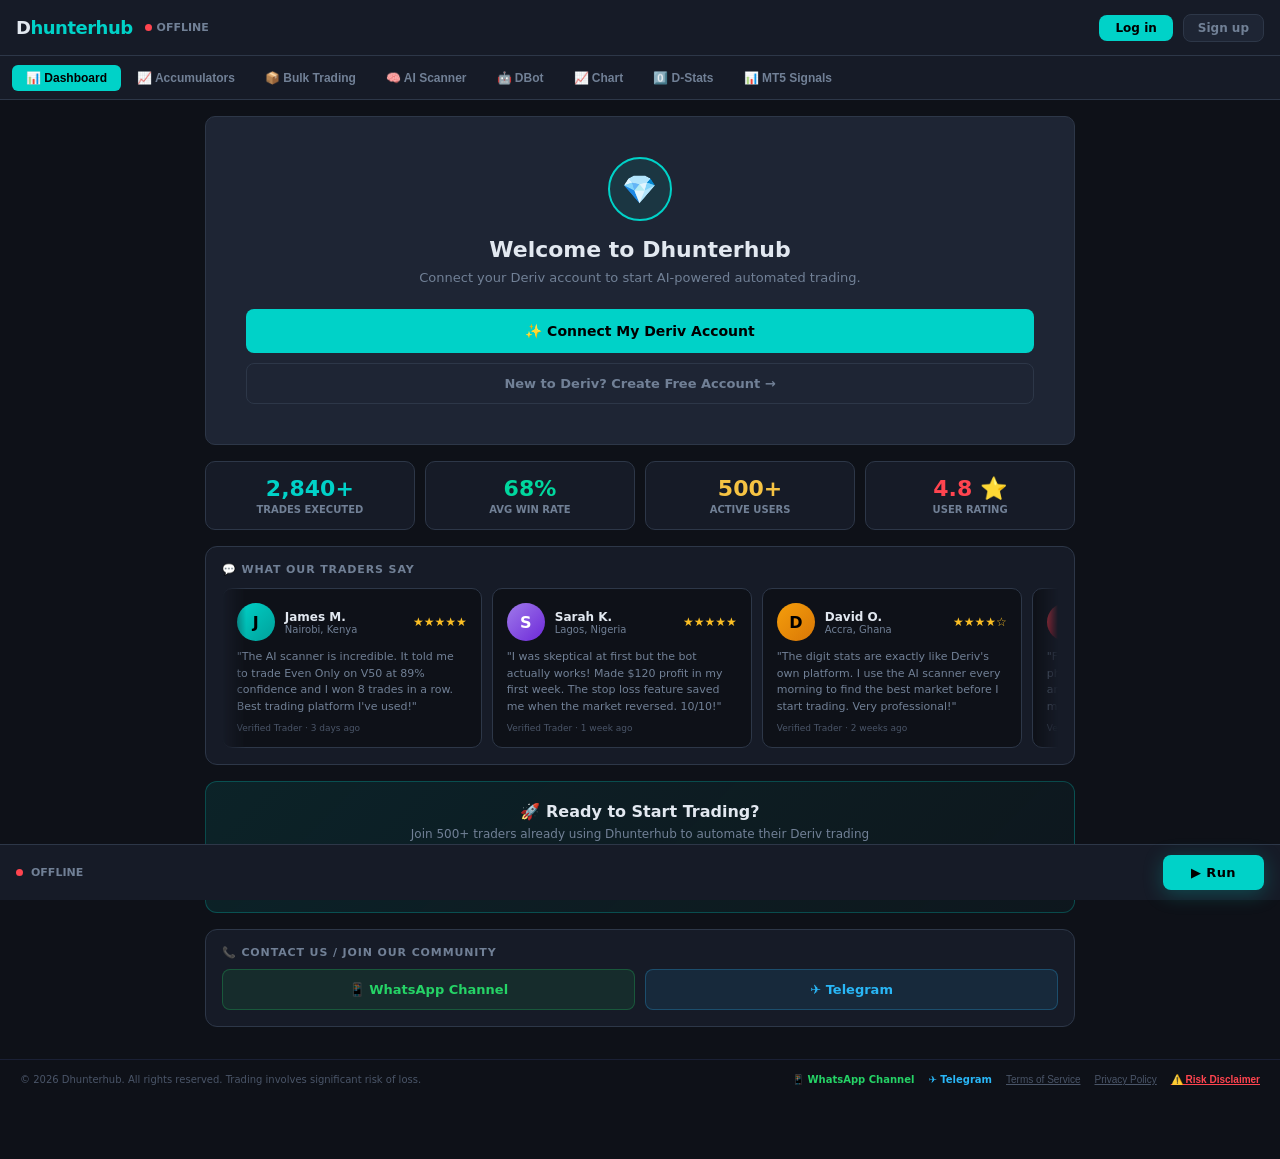
==== commit 207e54d8: "Update print statement from 'Hello' to 'Goodbye'" ====
--- a/index.html
+++ b/index.html
@@ -1,9 +1,4 @@
 <!DOCTYPE html>
-<html lang="en">
-<head>
-    <meta charset="UTF-8">
-    <meta name="viewport" content="width=device-width, initial-scale=1.0">
-    <title>Dhunterhub | Smart <!DOCTYPE html>
 <html lang="en">
 <head>
     <meta charset="UTF-8">
@@ -53,12 +48,12 @@
    ============================================================ */
 *,*::before,*::after{box-sizing:border-box;margin:0;padding:0;}
 ::-webkit-scrollbar{width:4px;height:4px;}
-::-webkit-scrollbar-track{background:#122768;}
-::-webkit-scrollbar-thumb{background:#3a69bb;border-radius:2px;}
-::-webkit-scrollbar-thumb:hover{background:#0d3479;}
+::-webkit-scrollbar-track{background:#1a1f2e;}
+::-webkit-scrollbar-thumb{background:#2d3748;border-radius:2px;}
+::-webkit-scrollbar-thumb:hover{background:#4a5568;}
 :root{
-    --bg:#380a38;
-    --bg2:#310642;
+    --bg:#0e1118;
+    --bg2:#161b27;
     --bg3:#1e2534;
     --card:#1e2534;
     --border:#2d3748;
@@ -1863,1321 +1858,4 @@
 </footer>
 
 </body>
-</html>nt="Dhunterhub">
-    <meta name="robots" content="index, follow">
-
-    <!-- Favicon — shows logo in browser tab and Google results -->
-    <link rel="icon" type="image/png" href="logo.png">
-    <link rel="apple-touch-icon" href="logo.png">
-    <link rel="shortcut icon" href="logo.png">
-
-    <!-- Open Graph — for WhatsApp, Facebook, Twitter previews -->
-    <meta property="og:title" content="Dhunterhub | Smart AI Trading Platform">
-    <meta property="og:description" content="AI-powered automated trading on Deriv. Real-time signals, digit stats, automated bots. Start trading smarter today.">
-    <meta property="og:image" content="https://dhunterhub.com/logo.png">
-    <meta property="og:url" content="https://dhunterhub.com">
-    <meta property="og:type" content="website">
-    <meta property="og:site_name" content="Dhunterhub">
-
-    <!-- Twitter Card -->
-    <meta name="twitter:card" content="summary">
-    <meta name="twitter:title" content="Dhunterhub | Smart AI Trading Platform">
-    <meta name="twitter:description" content="AI-powered automated trading on Deriv. Real-time signals, digit stats, automated bots.">
-    <meta name="twitter:image" content="https://dhunterhub.com/logo.png">
-
-    <!-- Canonical URL -->
-    <link rel="canonical" href="https://dhunterhub.com">
-
-    <style>
-/* ============================================================
-   DHUNTERHUB — Clean Dark Theme (Deriv-inspired)
-   ============================================================ */
-*,*::before,*::after{box-sizing:border-box;margin:0;padding:0;}
-::-webkit-scrollbar{width:4px;height:4px;}
-::-webkit-scrollbar-track{background:#122768;}
-::-webkit-scrollbar-thumb{background:#3a69bb;border-radius:2px;}
-::-webkit-scrollbar-thumb:hover{background:#0d3479;}
-:root{
-    --bg:#380a38;
-    --bg2:#310642;
-    --bg3:#1e2534;
-    --card:#1e2534;
-    --border:#2d3748;
-    --text:#e2e8f0;
-    --muted:#718096;
-    --dim:#4a5568;
-    --pink:#ff444f;
-    --teal:#00d2c8;
-    --green:#00d79e;
-    --red:#ff444f;
-    --amber:#f6c343;
-    --blue:#4299e1;
-    --purple:#9f7aea;
-}
-body{font-family:'Inter',system-ui,sans-serif;background:var(--bg);color:var(--text);height:100vh;overflow:hidden;display:flex;flex-direction:column;user-select:none;padding-bottom:0;}
-::selection{background:#ff444f33;color:#fff;}
-
-/* ── Header ── */
-header{height:56px;background:var(--bg2);border-bottom:1px solid var(--border);display:flex;align-items:center;justify-content:space-between;padding:0 16px;flex-shrink:0;}
-.logo{font-size:18px;font-weight:900;letter-spacing:-.5px;}
-.logo span{color:var(--teal);}
-.header-right{display:flex;align-items:center;gap:10px;}
-.balance-badge{background:var(--bg3);border:1px solid var(--border);border-radius:8px;padding:5px 12px;font-size:12px;font-weight:700;color:var(--teal);display:flex;align-items:center;gap:6px;}
-.status-dot{width:7px;height:7px;border-radius:50%;background:var(--red);flex-shrink:0;}
-.status-dot.live{background:var(--green);}
-
-/* ── Nav ── */
-nav{height:44px;background:var(--bg2);border-bottom:1px solid var(--border);display:flex;align-items:center;padding:0 12px;gap:2px;flex-shrink:0;overflow-x:auto;}
-.tab-btn{padding:6px 14px;border-radius:6px;font-size:12px;font-weight:600;white-space:nowrap;color:var(--muted);cursor:pointer;border:none;background:transparent;transition:all .15s;}
-.tab-btn:hover{background:var(--bg3);color:var(--text);}
-.tab-btn.active{background:var(--teal);color:#000;font-weight:700;}
-
-/* ── Main ── */
-main{flex:1;overflow:hidden;position:relative;}
-.tab-pane{display:none;height:100%;width:100%;overflow:hidden;}
-.tab-pane.active{display:flex;}
-.tab-pane.scroll{display:none;}
-.tab-pane.scroll.active{display:block;overflow-y:auto;height:100%;}
-
-/* ── Inputs/Select ── */
-input,select{background:var(--bg);border:1px solid var(--border);color:var(--text);border-radius:6px;padding:7px 10px;font-size:12px;outline:none;font-family:inherit;width:100%;transition:border-color .15s;}
-input:focus,select:focus{border-color:var(--teal);}
-select option{background:var(--bg2);}
-input::placeholder{color:var(--dim);}
-
-/* ── Buttons ── */
-.btn{border:none;border-radius:8px;font-weight:700;cursor:pointer;transition:all .15s;display:inline-flex;align-items:center;justify-content:center;gap:6px;font-family:inherit;}
-.btn-teal{background:var(--teal);color:#000;}
-.btn-teal:hover{opacity:.9;transform:translateY(-1px);}
-.btn-red{background:var(--red);color:#fff;}
-.btn-red:hover{opacity:.9;}
-.btn-green{background:var(--green);color:#000;}
-.btn-green:hover{opacity:.9;}
-.btn-ghost{background:var(--bg3);color:var(--muted);border:1px solid var(--border);}
-.btn-ghost:hover{color:var(--text);border-color:var(--teal);}
-.btn-amber{background:var(--amber);color:#000;}
-.btn-run{background:var(--teal);color:#000;font-size:14px;font-weight:900;padding:14px 32px;border-radius:8px;letter-spacing:.03em;box-shadow:0 4px 20px #00d2c844;}
-.btn-run:hover{opacity:.9;transform:translateY(-1px);}
-.btn-stop{background:var(--red);color:#fff;font-size:14px;font-weight:900;padding:14px 32px;border-radius:8px;}
-
-/* ── Cards ── */
-.card{background:var(--card);border:1px solid var(--border);border-radius:10px;}
-.card-sm{background:var(--bg2);border:1px solid var(--border);border-radius:8px;}
-
-/* ── Badge ── */
-.badge{display:inline-flex;align-items:center;padding:2px 8px;border-radius:20px;font-size:10px;font-weight:700;}
-.badge-green{background:#00d79e18;color:var(--green);border:1px solid #00d79e33;}
-.badge-red{background:#ff444f18;color:var(--red);border:1px solid #ff444f33;}
-.badge-amber{background:#f6c34318;color:var(--amber);border:1px solid #f6c34333;}
-.badge-teal{background:#00d2c818;color:var(--teal);border:1px solid #00d2c833;}
-.badge-purple{background:#9f7aea18;color:var(--purple);border:1px solid #9f7aea33;}
-.badge-blue{background:#4299e118;color:var(--blue);border:1px solid #4299e133;}
-
-/* ── Separator ── */
-.sep{border:none;border-top:1px solid var(--border);}
-
-/* ── Sidebar ── */
-.sidebar{width:240px;flex-shrink:0;background:var(--bg2);border-right:1px solid var(--border);display:flex;flex-direction:column;overflow:hidden;}
-.sidebar-right{width:280px;flex-shrink:0;background:var(--bg2);border-left:1px solid var(--border);display:flex;flex-direction:column;overflow:hidden;}
-
-/* ── Section header ── */
-.sec-head{font-size:10px;font-weight:700;color:var(--muted);text-transform:uppercase;letter-spacing:.08em;padding:10px 14px 6px;}
-
-/* ── Bot bar ── */
-#bot-bar{position:fixed;bottom:0;left:0;right:0;z-index:999;background:var(--bg2);border-top:1px solid var(--border);padding:10px 16px;display:flex;align-items:center;gap:12px;}
-body{padding-bottom:60px;}
-
-/* ── D-Circles ── */
-.d-circle{width:66px;height:66px;border-radius:50%;display:flex;flex-direction:column;align-items:center;justify-content:center;cursor:pointer;border:2px solid var(--border);background:var(--bg3);transition:all .2s;user-select:none;}
-.d-circle:hover{transform:scale(1.08);}
-.d-circle.r0{background:linear-gradient(135deg,#00d79e,#00a07a);border-color:#00d79e;color:#000;}
-.d-circle.r1{background:linear-gradient(135deg,#00d2c8,#008a84);border-color:#00d2c8;color:#000;}
-.d-circle.r8{background:linear-gradient(135deg,#f6c343,#c49a00);border-color:#f6c343;color:#000;}
-.d-circle.r9{background:linear-gradient(135deg,#ff444f,#c0001a);border-color:#ff444f;color:#fff;}
-.d-circle.pred{box-shadow:0 0 0 3px var(--teal),0 0 16px #00d2c844;}
-
-/* ── Transaction rows (like screenshot) ── */
-.tx-row{display:flex;align-items:center;padding:12px 16px;border-bottom:1px solid var(--border);gap:12px;font-size:12px;transition:background .15s;}
-.tx-row:hover{background:var(--bg3);}
-.tx-type-icon{width:44px;height:44px;border-radius:8px;background:var(--bg3);display:flex;align-items:center;justify-content:center;flex-shrink:0;font-size:18px;}
-.tx-spots{flex:1;}
-.tx-entry{display:flex;align-items:center;gap:6px;margin-bottom:4px;}
-.tx-exit{display:flex;align-items:center;gap:6px;}
-.spot-dot{width:8px;height:8px;border-radius:50%;flex-shrink:0;}
-.spot-dot.entry{background:var(--red);}
-.spot-dot.exit{background:transparent;border:2px solid var(--muted);}
-.tx-price{color:var(--text);font-family:monospace;font-weight:600;}
-.tx-pnl{text-align:right;}
-.tx-stake{color:var(--muted);font-size:11px;}
-.tx-profit{color:var(--green);font-weight:700;font-size:13px;}
-.tx-profit.loss{color:var(--red);}
-
-/* ── Summary bottom bar (like screenshot) ── */
-.summary-bar{background:var(--bg2);border-top:1px solid var(--border);padding:14px 16px;display:grid;grid-template-columns:1fr 1fr 1fr;gap:12px;flex-shrink:0;}
-.summary-item{text-align:center;}
-.summary-label{font-size:10px;color:var(--muted);margin-bottom:4px;font-weight:600;text-transform:uppercase;}
-.summary-value{font-size:15px;font-weight:900;}
-
-/* ── Panel tabs (Summary/Transactions/Journal) ── */
-.panel-tabs{display:flex;border-bottom:1px solid var(--border);flex-shrink:0;}
-.panel-tab{flex:1;padding:10px;text-align:center;font-size:12px;font-weight:600;color:var(--muted);cursor:pointer;border:none;background:transparent;border-bottom:2px solid transparent;transition:all .15s;}
-.panel-tab.active{color:var(--teal);border-bottom-color:var(--teal);}
-
-/* ── AI Scanner ── */
-.scanner-signal{background:var(--bg3);border:1px solid var(--border);border-radius:8px;padding:12px;transition:all .15s;}
-.scanner-signal.strong{border-color:var(--green);}
-.scanner-signal.medium{border-color:var(--amber);}
-
-/* ── Market selector ── */
-.market-item{padding:8px 12px;cursor:pointer;border-radius:6px;font-size:12px;font-weight:500;color:var(--muted);display:flex;align-items:center;gap:8px;transition:all .15s;border-left:3px solid transparent;}
-.market-item:hover{background:var(--bg3);color:var(--text);}
-.market-item.active{background:#00d2c810;color:var(--teal);border-left-color:var(--teal);}
-
-/* ── Progress bar ── */
-.pbar{height:4px;background:var(--border);border-radius:2px;overflow:hidden;}
-.pbar-fill{height:100%;border-radius:2px;transition:width .6s;}
-
-/* ── Notification ── */
-#notif-wrap{position:fixed;top:70px;right:14px;z-index:9999;display:flex;flex-direction:column;gap:8px;max-width:290px;pointer-events:none;}
-.notif{background:var(--bg3);border:1px solid var(--teal);border-radius:10px;padding:12px 14px;box-shadow:0 8px 24px #00000055;animation:nIn .3s ease;pointer-events:all;}
-.notif.err{border-color:var(--red);}
-.notif.warn{border-color:var(--amber);}
-@keyframes nIn{from{opacity:0;transform:translateX(20px);}to{opacity:1;transform:translateX(0);}}
-
-/* ── Journal line ── */
-.jline{font-size:10px;padding:2px 0;font-family:monospace;}
-.jline.w{color:var(--green);}
-.jline.l{color:var(--red);}
-.jline.i{color:var(--blue);}
-.jline.x{color:var(--amber);}
-.jline.d{color:var(--muted);}
-
-/* ── Dir button ── */
-.dir-btn{padding:6px 14px;border-radius:6px;font-size:11px;font-weight:700;border:1px solid var(--border);background:var(--bg);color:var(--muted);cursor:pointer;transition:all .15s;}
-.dir-btn.pos{border-color:var(--teal);background:#00d2c814;color:var(--teal);}
-.dir-btn.neg{border-color:var(--red);background:#ff444f14;color:var(--red);}
-
-/* ── Chart iframe ── */
-.chart-frame{flex:1;border:none;width:100%;min-height:0;display:block;}
-
-/* ── Iframe container ── */
-.iframe-wrap{flex:1;display:flex;flex-direction:column;overflow:hidden;min-height:0;}
-
-/* ── Accumulators — compact responsive layout ── */
-#accu-pane{padding:12px;}
-#accu-pane .accu-wrap{max-width:900px;margin:0 auto;display:flex;flex-direction:column;gap:10px;}
-.accu-row-2{display:grid;grid-template-columns:1fr 1fr;gap:10px;}
-.accu-row-3{display:grid;grid-template-columns:1fr 1fr 1fr;gap:8px;}
-.accu-card{padding:12px;}
-
-@media(max-width:768px){
-    /* Hide sidebars by default on mobile */
-    .sidebar,.sidebar-right{ display:none; }
-
-    /* DBot mobile layout — show settings as bottom sheet */
-    #bot-pane.active { flex-direction: column !important; }
-    #bot-pane .sidebar {
-        display: flex !important;
-        width: 100% !important;
-        max-height: 0;
-        overflow: hidden;
-        transition: max-height 0.3s ease;
-        border-right: none !important;
-        border-top: 1px solid var(--border);
-        order: 2;
-    }
-    #bot-pane .sidebar.mobile-open {
-        max-height: 70vh;
-        overflow-y: auto;
-    }
-    #bot-pane > div:not(.sidebar):not(.sidebar-right) {
-        order: 1;
-        min-height: 0;
-        flex: 1;
-    }
-    /* Hide right AI panel on mobile */
-    #bot-pane .sidebar-right { display: none !important; }
-
-    /* Mobile bot toggle button */
-    #mobile-bot-settings-btn {
-        display: flex !important;
-    }
-
-    /* Accumulators — stack to single column on mobile */
-    .accu-row-2,.accu-row-3{grid-template-columns:1fr;}
-    #accu-pane{padding:10px;}
-}
-@media(min-width:769px){
-    #mobile-bot-settings-btn { display: none !important; }
-}
-    </style>
-</head>
-<body>
-
-<!-- Notifications -->
-<div id="notif-wrap"></div>
-
-<!-- ═══ HEADER ═══ -->
-<header>
-    <div style="display:flex;align-items:center;gap:12px;">
-        <div class="logo">D<span>hunterhub</span></div>
-        <div style="display:flex;align-items:center;gap:5px;">
-            <span class="status-dot" id="status-dot"></span>
-            <span id="status-text" style="font-size:11px;font-weight:700;color:var(--muted);">OFFLINE</span>
-        </div>
-    </div>
-    <div class="header-right">
-        <div id="acct-wrap" style="display:none;align-items:center;gap:8px;">
-            <select id="acct-switcher" onchange="switchAccount(this.value)" style="width:auto;font-size:11px;padding:4px 8px;"></select>
-            <div class="balance-badge">💰 <span id="balance">0.00 USD</span></div>
-            <button onclick="revokeAccess()" class="btn btn-ghost" style="font-size:10px;padding:4px 10px;color:#f87171;border-color:#f87171;" title="Disconnect Deriv Account">🔓 Logout</button>
-        </div>
-        <button onclick="loginWithDeriv()" id="btn-login" class="btn btn-teal" style="font-size:12px;padding:6px 16px;">Log in</button>
-        <button onclick="signUpWithDeriv()" id="btn-signup" class="btn btn-ghost" style="font-size:12px;padding:6px 14px;">Sign up</button>
-    </div>
-</header>
-
-<!-- ═══ NAV ═══ -->
-<nav>
-    <button id="tab-btn-dashboard" onclick="switchTab('dashboard')" class="tab-btn active">📊 Dashboard</button>
-    <button id="tab-btn-accu"      onclick="switchTab('accu')"      class="tab-btn">📈 Accumulators</button>
-    <button id="tab-btn-bot"       onclick="switchTab('bot')"       class="tab-btn">🤖 DBot</button>
-    <button id="tab-btn-chart"     onclick="switchTab('chart')"     class="tab-btn">📈 Chart</button>
-    <button id="tab-btn-digits"    onclick="switchTab('digits')"    class="tab-btn">0️⃣ D-Stats</button>
-    <button id="tab-btn-scanner"   onclick="switchTab('scanner')"   class="tab-btn">🧠 AI Scanner</button>
-    <button id="tab-btn-mt5"       onclick="switchTab('mt5')"       class="tab-btn">📊 MT5 Signals</button>
-</nav>
-
-<!-- ═══ MAIN ═══ -->
-<main>
-
-<!-- ── DASHBOARD ── -->
-<div id="dashboard-pane" class="tab-pane scroll active" style="padding:16px;">
-    <div style="max-width:680px;margin:0 auto;">
-
-        <!-- Auth card -->
-        <div id="auth-card" class="card" style="padding:40px;text-align:center;margin-bottom:16px;">
-            <div style="width:64px;height:64px;border-radius:50%;background:#00d2c818;border:2px solid var(--teal);display:flex;align-items:center;justify-content:center;font-size:28px;margin:0 auto 16px;">💎</div>
-            <h2 style="font-size:22px;font-weight:900;margin-bottom:8px;">Welcome to Dhunterhub</h2>
-            <p style="color:var(--muted);font-size:13px;margin-bottom:24px;">Connect your Deriv account to start AI-powered automated trading.</p>
-            <button onclick="loginWithDeriv()" class="btn btn-teal" style="width:100%;padding:14px;font-size:14px;border-radius:8px;margin-bottom:10px;">✨ Connect My Deriv Account</button>
-            <button onclick="signUpWithDeriv()" class="btn btn-ghost" style="width:100%;padding:12px;font-size:13px;border-radius:8px;">New to Deriv? Create Free Account →</button>
-            <div id="conn-status" style="display:none;margin-top:12px;font-size:11px;padding:10px;border-radius:8px;border:1px solid var(--border);color:var(--muted);"></div>
-        </div>
-
-        <!-- Testimonials & Stats — always visible -->
-        <div style="margin-bottom:16px;">
-
-            <!-- Platform stats bar -->
-            <div style="display:grid;grid-template-columns:repeat(4,1fr);gap:10px;margin-bottom:16px;">
-                <div style="background:var(--bg2);border:1px solid var(--border);border-radius:10px;padding:14px;text-align:center;">
-                    <div style="font-size:22px;font-weight:900;color:var(--teal);">2,840+</div>
-                    <div style="font-size:10px;color:var(--muted);margin-top:3px;text-transform:uppercase;font-weight:700;">Trades Executed</div>
-                </div>
-                <div style="background:var(--bg2);border:1px solid var(--border);border-radius:10px;padding:14px;text-align:center;">
-                    <div style="font-size:22px;font-weight:900;color:var(--green);">68%</div>
-                    <div style="font-size:10px;color:var(--muted);margin-top:3px;text-transform:uppercase;font-weight:700;">Avg Win Rate</div>
-                </div>
-                <div style="background:var(--bg2);border:1px solid var(--border);border-radius:10px;padding:14px;text-align:center;">
-                    <div style="font-size:22px;font-weight:900;color:var(--amber);">500+</div>
-                    <div style="font-size:10px;color:var(--muted);margin-top:3px;text-transform:uppercase;font-weight:700;">Active Users</div>
-                </div>
-                <div style="background:var(--bg2);border:1px solid var(--border);border-radius:10px;padding:14px;text-align:center;">
-                    <div style="font-size:22px;font-weight:900;color:#ff444f;">4.8 ⭐</div>
-                    <div style="font-size:10px;color:var(--muted);margin-top:3px;text-transform:uppercase;font-weight:700;">User Rating</div>
-                </div>
-            </div>
-
-            <!-- Testimonials -->
-            <div style="background:var(--bg2);border:1px solid var(--border);border-radius:12px;padding:16px;margin-bottom:16px;">
-                <div style="font-size:11px;font-weight:900;color:var(--muted);text-transform:uppercase;letter-spacing:.08em;margin-bottom:12px;">💬 What Our Traders Say</div>
-                <div style="display:flex;flex-direction:row;overflow-x:auto;gap:10px;padding-bottom:8px;scroll-snap-type:x mandatory;">
-
-                    <!-- Testimonial 1 -->
-                    <div style="background:var(--bg);border:1px solid var(--border);border-radius:10px;padding:14px;min-width:260px;max-width:260px;scroll-snap-align:start;flex-shrink:0;">
-                        <div style="display:flex;align-items:center;gap:10px;margin-bottom:8px;">
-                            <div style="width:38px;height:38px;border-radius:50%;background:linear-gradient(135deg,#00d2c8,#00a09a);display:flex;align-items:center;justify-content:center;font-size:16px;font-weight:900;color:#000;flex-shrink:0;">J</div>
-                            <div>
-                                <div style="font-size:12px;font-weight:900;color:var(--text);">James M.</div>
-                                <div style="font-size:10px;color:var(--muted);">Nairobi, Kenya</div>
-                            </div>
-                            <div style="margin-left:auto;color:#fbbf24;font-size:12px;">★★★★★</div>
-                        </div>
-                        <p style="font-size:11px;color:var(--muted);line-height:1.5;">"The AI scanner is incredible. It told me to trade Even Only on V50 at 89% confidence and I won 8 trades in a row. Best trading platform I've used!"</p>
-                        <div style="font-size:9px;color:var(--dim);margin-top:8px;">Verified Trader · 3 days ago</div>
-                    </div>
-
-                    <!-- Testimonial 2 -->
-                    <div style="background:var(--bg);border:1px solid var(--border);border-radius:10px;padding:14px;min-width:260px;max-width:260px;scroll-snap-align:start;flex-shrink:0;">
-                        <div style="display:flex;align-items:center;gap:10px;margin-bottom:8px;">
-                            <div style="width:38px;height:38px;border-radius:50%;background:linear-gradient(135deg,#9f7aea,#6d28d9);display:flex;align-items:center;justify-content:center;font-size:16px;font-weight:900;color:#fff;flex-shrink:0;">S</div>
-                            <div>
-                                <div style="font-size:12px;font-weight:900;color:var(--text);">Sarah K.</div>
-                                <div style="font-size:10px;color:var(--muted);">Lagos, Nigeria</div>
-                            </div>
-                            <div style="margin-left:auto;color:#fbbf24;font-size:12px;">★★★★★</div>
-                        </div>
-                        <p style="font-size:11px;color:var(--muted);line-height:1.5;">"I was skeptical at first but the bot actually works! Made $120 profit in my first week. The stop loss feature saved me when the market reversed. 10/10!"</p>
-                        <div style="font-size:9px;color:var(--dim);margin-top:8px;">Verified Trader · 1 week ago</div>
-                    </div>
-
-                    <!-- Testimonial 3 -->
-                    <div style="background:var(--bg);border:1px solid var(--border);border-radius:10px;padding:14px;min-width:260px;max-width:260px;scroll-snap-align:start;flex-shrink:0;">
-                        <div style="display:flex;align-items:center;gap:10px;margin-bottom:8px;">
-                            <div style="width:38px;height:38px;border-radius:50%;background:linear-gradient(135deg,#f59e0b,#d97706);display:flex;align-items:center;justify-content:center;font-size:16px;font-weight:900;color:#000;flex-shrink:0;">D</div>
-                            <div>
-                                <div style="font-size:12px;font-weight:900;color:var(--text);">David O.</div>
-                                <div style="font-size:10px;color:var(--muted);">Accra, Ghana</div>
-                            </div>
-                            <div style="margin-left:auto;color:#fbbf24;font-size:12px;">★★★★☆</div>
-                        </div>
-                        <p style="font-size:11px;color:var(--muted);line-height:1.5;">"The digit stats are exactly like Deriv's own platform. I use the AI scanner every morning to find the best market before I start trading. Very professional!"</p>
-                        <div style="font-size:9px;color:var(--dim);margin-top:8px;">Verified Trader · 2 weeks ago</div>
-                    </div>
-
-                    <!-- Testimonial 4 -->
-                    <div style="background:var(--bg);border:1px solid var(--border);border-radius:10px;padding:14px;min-width:260px;max-width:260px;scroll-snap-align:start;flex-shrink:0;">
-                        <div style="display:flex;align-items:center;gap:10px;margin-bottom:8px;">
-                            <div style="width:38px;height:38px;border-radius:50%;background:linear-gradient(135deg,#ff444f,#c0001a);display:flex;align-items:center;justify-content:center;font-size:16px;font-weight:900;color:#fff;flex-shrink:0;">A</div>
-                            <div>
-                                <div style="font-size:12px;font-weight:900;color:var(--text);">Amina B.</div>
-                                <div style="font-size:10px;color:var(--muted);">Dar es Salaam, Tanzania</div>
-                            </div>
-                            <div style="margin-left:auto;color:#fbbf24;font-size:12px;">★★★★★</div>
-                        </div>
-                        <p style="font-size:11px;color:var(--muted);line-height:1.5;">"Finally a platform that works on my phone! The AI auto-update feature is amazing — it changes direction based on market conditions automatically. Love it!"</p>
-                        <div style="font-size:9px;color:var(--dim);margin-top:8px;">Verified Trader · 5 days ago</div>
-                    </div>
-
-                    <!-- Testimonial 5 -->
-                    <div style="background:var(--bg);border:1px solid var(--border);border-radius:10px;padding:14px;min-width:260px;max-width:260px;scroll-snap-align:start;flex-shrink:0;">
-                        <div style="display:flex;align-items:center;gap:10px;margin-bottom:8px;">
-                            <div style="width:38px;height:38px;border-radius:50%;background:linear-gradient(135deg,#10b981,#059669);display:flex;align-items:center;justify-content:center;font-size:16px;font-weight:900;color:#fff;flex-shrink:0;">P</div>
-                            <div>
-                                <div style="font-size:12px;font-weight:900;color:var(--text);">Peter N.</div>
-                                <div style="font-size:10px;color:var(--muted);">Kampala, Uganda</div>
-                            </div>
-                            <div style="margin-left:auto;color:#fbbf24;font-size:12px;">★★★★★</div>
-                        </div>
-                        <p style="font-size:11px;color:var(--muted);line-height:1.5;">"The martingale with stop loss is perfectly balanced. I set $5 stop loss and $20 take profit and the bot handles everything. Withdrew $200 this month!"</p>
-                        <div style="font-size:9px;color:var(--dim);margin-top:8px;">Verified Trader · 1 week ago</div>
-                    </div>
-
-                    <!-- Testimonial 6 -->
-                    <div style="background:var(--bg);border:1px solid var(--border);border-radius:10px;padding:14px;min-width:260px;max-width:260px;scroll-snap-align:start;flex-shrink:0;">
-                        <div style="display:flex;align-items:center;gap:10px;margin-bottom:8px;">
-                            <div style="width:38px;height:38px;border-radius:50%;background:linear-gradient(135deg,#3b82f6,#1d4ed8);display:flex;align-items:center;justify-content:center;font-size:16px;font-weight:900;color:#fff;flex-shrink:0;">R</div>
-                            <div>
-                                <div style="font-size:12px;font-weight:900;color:var(--text);">Ruth W.</div>
-                                <div style="font-size:10px;color:var(--muted);">Mombasa, Kenya</div>
-                            </div>
-                            <div style="margin-left:auto;color:#fbbf24;font-size:12px;">★★★★★</div>
-                        </div>
-                        <p style="font-size:11px;color:var(--muted);line-height:1.5;">"I connected my Deriv account in less than a minute. The interface is clean and easy to understand even for beginners. The AI signals are spot on!"</p>
-                        <div style="font-size:9px;color:var(--dim);margin-top:8px;">Verified Trader · 3 days ago</div>
-                    </div>
-
-                </div>
-            </div>
-
-            <!-- CTA Banner -->
-            <div style="background:linear-gradient(135deg,#00d2c818,#00d2c808);border:1px solid #00d2c844;border-radius:12px;padding:20px;text-align:center;margin-bottom:16px;">
-                <div style="font-size:16px;font-weight:900;color:var(--text);margin-bottom:6px;">🚀 Ready to Start Trading?</div>
-                <div style="font-size:12px;color:var(--muted);margin-bottom:14px;">Join 500+ traders already using Dhunterhub to automate their Deriv trading</div>
-                <div style="display:flex;gap:10px;justify-content:center;flex-wrap:wrap;">
-                    <button onclick="loginWithDeriv()" class="btn btn-teal" style="padding:10px 24px;font-size:13px;">✨ Connect My Deriv Account</button>
-                    <button onclick="signUpWithDeriv()" class="btn" style="background:transparent;border:1px solid var(--teal);color:var(--teal);padding:10px 24px;font-size:13px;">New to Deriv? Sign Up Free</button>
-                </div>
-            </div>
-        </div>
-
-        <!-- Post-login stats -->
-        <div id="dash-stats" style="display:none;">
-            <div style="display:grid;grid-template-columns:repeat(4,1fr);gap:10px;margin-bottom:14px;">
-                <div class="card-sm" style="padding:12px;text-align:center;">
-                    <div style="font-size:9px;color:var(--muted);margin-bottom:4px;text-transform:uppercase;font-weight:700;">Total Runs</div>
-                    <div id="ds-runs" style="font-size:22px;font-weight:900;">0</div>
-                </div>
-                <div class="card-sm" style="padding:12px;text-align:center;">
-                    <div style="font-size:9px;color:var(--muted);margin-bottom:4px;text-transform:uppercase;font-weight:700;">Win Rate</div>
-                    <div id="ds-wr" style="font-size:22px;font-weight:900;color:var(--teal);">0%</div>
-                </div>
-                <div class="card-sm" style="padding:12px;text-align:center;">
-                    <div style="font-size:9px;color:var(--muted);margin-bottom:4px;text-transform:uppercase;font-weight:700;">Profit/Loss</div>
-                    <div id="ds-pl" style="font-size:22px;font-weight:900;">$0.00</div>
-                </div>
-                <div class="card-sm" style="padding:12px;text-align:center;">
-                    <div style="font-size:9px;color:var(--muted);margin-bottom:4px;text-transform:uppercase;font-weight:700;">Active Bot</div>
-                    <div id="ds-bot" style="font-size:11px;font-weight:900;color:var(--teal);overflow:hidden;text-overflow:ellipsis;white-space:nowrap;">None</div>
-                </div>
-            </div>
-            <div class="card" style="padding:14px;">
-                <div style="font-size:10px;font-weight:700;color:var(--muted);text-transform:uppercase;margin-bottom:10px;">Recent Trades</div>
-                <div id="recent-trades"><div style="font-size:11px;color:var(--dim);text-align:center;padding:16px;">No trades yet</div></div>
-            </div>
-        </div>
-    </div>
-</div>
-
-<!-- ── DBOT ── -->
-<div id="bot-pane" class="tab-pane" style="flex-direction:row;">
-
-    <!-- LEFT: Bot settings -->
-    <div class="sidebar">
-        <div class="sec-head">⚙️ Bot Settings</div>
-        <div style="padding:12px;display:flex;flex-direction:column;gap:10px;overflow-y:auto;flex:1;">
-
-            <!-- Active bot indicator -->
-            <div class="card-sm" style="padding:10px;">
-                <div style="font-size:9px;color:var(--muted);text-transform:uppercase;font-weight:700;margin-bottom:4px;">Active Bot</div>
-                <div id="active-bot-name" style="font-size:13px;font-weight:900;color:var(--teal);">Configure below</div>
-            </div>
-
-            <div>
-                <div style="font-size:9px;font-weight:700;color:var(--muted);text-transform:uppercase;margin-bottom:4px;">Market</div>
-                <select id="bot-market" onchange="onMarketChange()">
-                    <optgroup label="Continuous Indices">
-                        <option value="R_10">Volatility 10 Index</option>
-                        <option value="R_25">Volatility 25 Index</option>
-                        <option value="R_50">Volatility 50 Index</option>
-                        <option value="R_75">Volatility 75 Index</option>
-                        <option value="R_100">Volatility 100 Index</option>
-                    </optgroup>
-                    <optgroup label="1s Indices">
-                        <option value="1HZ10V">Volatility 10 (1s)</option>
-                        <option value="1HZ25V">Volatility 25 (1s)</option>
-                        <option value="1HZ50V">Volatility 50 (1s)</option>
-                        <option value="1HZ75V">Volatility 75 (1s)</option>
-                        <option value="1HZ100V">Volatility 100 (1s)</option>
-                    </optgroup>
-                    <optgroup label="Jump Indices">
-                        <option value="jump_10">Jump 10 Index</option>
-                        <option value="jump_25">Jump 25 Index</option>
-                        <option value="jump_50">Jump 50 Index</option>
-                        <option value="jump_75">Jump 75 Index</option>
-                        <option value="jump_100">Jump 100 Index</option>
-                    </optgroup>
-                </select>
-            </div>
-
-            <div>
-                <div style="font-size:9px;font-weight:700;color:var(--muted);text-transform:uppercase;margin-bottom:4px;">Trade Type</div>
-                <select id="bot-type" onchange="onTypeChange()">
-                    <option value="over_under">Over / Under</option>
-                    <option value="even_odd">Even / Odd</option>
-                    <option value="rise_fall">Rise / Fall</option>
-                    <option value="only_ups_downs">Only Ups / Only Downs</option>
-                </select>
-            </div>
-
-            <div>
-                <div style="font-size:9px;font-weight:700;color:var(--muted);text-transform:uppercase;margin-bottom:6px;">Direction <span style="color:var(--red);">*</span></div>
-                <div id="dir-controls" style="display:flex;gap:6px;flex-wrap:wrap;"></div>
-            </div>
-
-            <div id="pred-wrap">
-                <div style="font-size:9px;font-weight:700;color:var(--muted);text-transform:uppercase;margin-bottom:4px;">Prediction (0–9)</div>
-                <input type="number" id="bot-pred" value="5" min="0" max="9">
-            </div>
-
-            <div>
-                <div style="font-size:9px;font-weight:700;color:var(--muted);text-transform:uppercase;margin-bottom:4px;">Duration (Ticks)</div>
-                <input type="number" id="bot-dur" value="1" min="1" max="10">
-            </div>
-
-            <hr class="sep">
-            <div style="font-size:9px;font-weight:900;color:var(--muted);text-transform:uppercase;letter-spacing:.06em;">💰 Money Management</div>
-
-            <div>
-                <div style="font-size:9px;font-weight:700;color:var(--muted);text-transform:uppercase;margin-bottom:4px;">Initial Stake (USD)</div>
-                <input type="number" id="bot-stake" value="1.00" step="0.50" min="0.35">
-            </div>
-
-            <div>
-                <div style="font-size:9px;font-weight:700;color:var(--muted);text-transform:uppercase;margin-bottom:4px;">Martingale ×</div>
-                <input type="number" id="bot-mg" value="1.5" step="0.1" min="1">
-            </div>
-
-            <div style="display:grid;grid-template-columns:1fr 1fr;gap:8px;">
-                <div>
-                    <div style="font-size:9px;font-weight:700;color:var(--green);text-transform:uppercase;margin-bottom:4px;">Take Profit $</div>
-                    <input type="number" id="bot-tp" value="20.00" style="color:var(--green);">
-                </div>
-                <div>
-                    <div style="font-size:9px;font-weight:700;color:var(--red);text-transform:uppercase;margin-bottom:4px;">Stop Loss $</div>
-                    <input type="number" id="bot-sl" value="1000.00" style="color:var(--red);">
-                </div>
-            </div>
-
-            <!-- AI auto-update toggle -->
-            <div class="card-sm" style="padding:10px;border-color:var(--teal);">
-                <div style="display:flex;align-items:center;justify-content:space-between;margin-bottom:6px;">
-                    <span style="font-size:11px;font-weight:700;color:var(--teal);">🧠 AI Auto-Update</span>
-                    <label style="position:relative;width:36px;height:20px;cursor:pointer;">
-                        <input type="checkbox" id="ai-auto" checked style="opacity:0;width:0;height:0;">
-                        <span id="ai-toggle-track" onclick="toggleAIAuto()" style="position:absolute;inset:0;background:var(--teal);border-radius:20px;transition:.3s;cursor:pointer;"></span>
-                        <span id="ai-toggle-thumb" onclick="toggleAIAuto()" style="position:absolute;left:3px;top:3px;width:14px;height:14px;background:#000;border-radius:50%;transition:.3s;cursor:pointer;"></span>
-                    </label>
-                </div>
-                <div style="font-size:10px;color:var(--muted);">AI scans market and updates bot direction automatically for highest win probability.</div>
-            </div>
-
-            <button onclick="runAIScan()" class="btn btn-amber" style="width:100%;padding:8px;font-size:11px;border-radius:7px;">🔍 Run AI Scan Now</button>
-        </div>
-    </div>
-
-    <!-- CENTER: Run panel + transaction view -->
-    <div style="flex:1;display:flex;flex-direction:column;overflow:hidden;min-width:0;">
-
-        <!-- Trade info bar -->
-        <div style="padding:10px 14px;background:var(--bg2);border-bottom:1px solid var(--border);display:flex;align-items:center;gap:16px;flex-shrink:0;flex-wrap:wrap;">
-            <div style="font-size:11px;color:var(--muted);">Market: <b id="info-market" style="color:var(--text);">—</b></div>
-            <div style="font-size:11px;color:var(--muted);">Type: <b id="info-type" style="color:var(--text);">—</b></div>
-            <div style="font-size:11px;color:var(--muted);">Direction: <b id="info-dir" style="color:var(--teal);">—</b></div>
-            <div style="font-size:11px;color:var(--muted);">Stake: <b id="info-stake" style="color:var(--text);">$1.00</b></div>
-            <div id="ai-status-badge" class="badge badge-teal">🧠 AI Active</div>
-            <!-- Mobile only: settings toggle button -->
-            <button id="mobile-bot-settings-btn" onclick="toggleMobileBotSettings()"
-                class="btn btn-teal"
-                style="display:none;font-size:11px;padding:5px 12px;margin-left:auto;">
-                ⚙️ Bot Settings
-            </button>
-        </div>
-
-        <!-- Panel tabs (Summary / Transactions / Journal) — like screenshot -->
-        <div class="panel-tabs">
-            <button class="panel-tab active" onclick="switchPanel('summary',this)">Summary</button>
-            <button class="panel-tab" onclick="switchPanel('transactions',this)">Transactions</button>
-            <button class="panel-tab" onclick="switchPanel('journal',this)">Journal</button>
-        </div>
-
-        <!-- SUMMARY panel -->
-        <div id="panel-summary" style="flex:1;overflow-y:auto;padding:16px;">
-            <div style="display:flex;justify-content:flex-end;margin-bottom:10px;">
-                <button onclick="resetBotStats()" class="btn btn-ghost" style="font-size:11px;padding:5px 14px;">🔄 Reset Stats</button>
-            </div>
-            <div style="display:grid;grid-template-columns:1fr 1fr;gap:10px;margin-bottom:14px;">
-                <div class="card-sm" style="padding:12px;">
-                    <div style="font-size:9px;color:var(--muted);text-transform:uppercase;font-weight:700;margin-bottom:6px;">Win Rate</div>
-                    <div id="sum-wr" style="font-size:28px;font-weight:900;color:var(--teal);">0%</div>
-                    <div class="pbar" style="margin-top:8px;"><div id="sum-wr-bar" class="pbar-fill" style="width:0%;background:var(--teal);"></div></div>
-                </div>
-                <div class="card-sm" style="padding:12px;">
-                    <div style="font-size:9px;color:var(--muted);text-transform:uppercase;font-weight:700;margin-bottom:6px;">Total Profit/Loss</div>
-                    <div id="sum-pl" style="font-size:28px;font-weight:900;">$0.00</div>
-                </div>
-            </div>
-            <div style="display:grid;grid-template-columns:repeat(3,1fr);gap:10px;margin-bottom:14px;">
-                <div class="card-sm" style="padding:10px;text-align:center;">
-                    <div style="font-size:9px;color:var(--muted);font-weight:700;margin-bottom:4px;">Runs</div>
-                    <div id="sum-runs" style="font-size:20px;font-weight:900;">0</div>
-                </div>
-                <div class="card-sm" style="padding:10px;text-align:center;">
-                    <div style="font-size:9px;color:var(--green);font-weight:700;margin-bottom:4px;">Contracts Won</div>
-                    <div id="sum-wins" style="font-size:20px;font-weight:900;color:var(--green);">0</div>
-                </div>
-                <div class="card-sm" style="padding:10px;text-align:center;">
-                    <div style="font-size:9px;color:var(--red);font-weight:700;margin-bottom:4px;">Contracts Lost</div>
-                    <div id="sum-losses" style="font-size:20px;font-weight:900;color:var(--red);">0</div>
-                </div>
-            </div>
-            <!-- Summary bottom bar like screenshot -->
-            <div class="card" style="overflow:hidden;">
-                <div style="display:grid;grid-template-columns:1fr 1fr 1fr;text-align:center;border-bottom:1px solid var(--border);">
-                    <div style="padding:12px;border-right:1px solid var(--border);">
-                        <div style="font-size:9px;color:var(--muted);font-weight:700;margin-bottom:4px;">TOTAL STAKE</div>
-                        <div id="sum-total-stake" style="font-size:15px;font-weight:900;">$0.00</div>
-                    </div>
-                    <div style="padding:12px;border-right:1px solid var(--border);">
-                        <div style="font-size:9px;color:var(--muted);font-weight:700;margin-bottom:4px;">TOTAL PAYOUT</div>
-                        <div id="sum-total-payout" style="font-size:15px;font-weight:900;color:var(--green);">$0.00</div>
-                    </div>
-                    <div style="padding:12px;">
-                        <div style="font-size:9px;color:var(--muted);font-weight:700;margin-bottom:4px;">NO. OF RUNS</div>
-                        <div id="sum-no-runs" style="font-size:15px;font-weight:900;">0</div>
-                    </div>
-                </div>
-                <div style="display:grid;grid-template-columns:1fr 1fr;text-align:center;">
-                    <div style="padding:12px;border-right:1px solid var(--border);">
-                        <div style="font-size:9px;color:var(--muted);font-weight:700;margin-bottom:4px;">CONTRACTS WON</div>
-                        <div id="sum-won2" style="font-size:18px;font-weight:900;color:var(--green);">0</div>
-                    </div>
-                    <div style="padding:12px;">
-                        <div style="font-size:9px;color:var(--green);font-weight:700;margin-bottom:4px;">TOTAL PROFIT/LOSS</div>
-                        <div id="sum-pl2" style="font-size:18px;font-weight:900;color:var(--green);">$0.00</div>
-                    </div>
-                </div>
-            </div>
-        </div>
-
-        <!-- TRANSACTIONS panel (like screenshot) -->
-        <div id="panel-transactions" style="display:none;flex-direction:column;height:100%;overflow:hidden;">
-            <div style="padding:10px 14px;border-bottom:1px solid var(--border);display:flex;gap:8px;flex-shrink:0;">
-                <button onclick="downloadTransactions()" class="btn btn-ghost" style="font-size:11px;padding:5px 12px;">⬇ Download</button>
-                <button onclick="clearTransactions()" class="btn btn-ghost" style="font-size:11px;padding:5px 12px;">🗑 Reset</button>
-            </div>
-            <!-- Column headers -->
-            <div style="display:flex;padding:8px 16px;border-bottom:1px solid var(--border);font-size:10px;font-weight:700;color:var(--muted);text-transform:uppercase;flex-shrink:0;">
-                <div style="width:56px;">Type</div>
-                <div style="flex:1;">Entry / Exit Spot</div>
-                <div style="width:140px;text-align:right;">Buy Price and P/L</div>
-            </div>
-            <div id="tx-list" style="flex:1;overflow-y:auto;">
-                <div style="font-size:11px;color:var(--dim);text-align:center;padding:30px;">No transactions yet. Run the bot to see trades here.</div>
-            </div>
-        </div>
-
-        <!-- JOURNAL panel -->
-        <div id="panel-journal" style="display:none;flex-direction:column;height:100%;overflow:hidden;">
-            <div style="padding:8px 14px;border-bottom:1px solid var(--border);display:flex;gap:8px;flex-shrink:0;">
-                <button onclick="clearJournal()" class="btn btn-ghost" style="font-size:11px;padding:5px 12px;">🗑 Clear</button>
-            </div>
-            <div id="journal-log" style="flex:1;overflow-y:auto;padding:10px 14px;display:flex;flex-direction:column;gap:2px;background:var(--bg);font-family:monospace;font-size:11px;">
-                <div class="jline d">[System] Dhunterhub ready.</div>
-            </div>
-        </div>
-    </div>
-
-    <!-- RIGHT: AI analysis sidebar -->
-    <div class="sidebar-right">
-        <div class="sec-head">🧠 AI Market Analysis</div>
-        <div style="padding:10px;flex:1;overflow-y:auto;display:flex;flex-direction:column;gap:10px;">
-
-            <!-- AI confidence meter -->
-            <div class="card-sm" style="padding:12px;">
-                <div style="font-size:10px;font-weight:700;color:var(--teal);margin-bottom:8px;">AI Win Probability</div>
-                <div id="ai-confidence-val" style="font-size:32px;font-weight:900;color:var(--teal);text-align:center;margin-bottom:8px;">—%</div>
-                <div class="pbar"><div id="ai-conf-bar" class="pbar-fill" style="width:0%;background:var(--teal);"></div></div>
-                <div id="ai-conf-label" style="font-size:10px;color:var(--muted);text-align:center;margin-top:6px;">Connect to analyze</div>
-            </div>
-
-            <!-- AI signal -->
-            <div class="card-sm" style="padding:12px;" id="ai-signal-box">
-                <div style="font-size:10px;font-weight:700;color:var(--muted);margin-bottom:6px;">Current Signal</div>
-                <div id="ai-signal-text" style="font-size:13px;font-weight:900;color:var(--muted);">No signal yet</div>
-                <div id="ai-signal-detail" style="font-size:10px;color:var(--muted);margin-top:4px;"></div>
-            </div>
-
-            <!-- Market state -->
-            <div class="card-sm" style="padding:12px;">
-                <div style="font-size:10px;font-weight:700;color:var(--muted);margin-bottom:6px;">Market State</div>
-                <div id="ai-market-state" style="font-size:12px;font-weight:700;color:var(--text);">Analyzing...</div>
-                <div id="ai-market-detail" style="font-size:10px;color:var(--muted);margin-top:4px;"></div>
-            </div>
-
-            <!-- Digit distribution mini -->
-            <div class="card-sm" style="padding:12px;">
-                <div style="font-size:10px;font-weight:700;color:var(--muted);margin-bottom:8px;">Digit Distribution</div>
-                <div id="ai-digit-mini" style="display:flex;flex-wrap:wrap;gap:4px;"></div>
-            </div>
-
-            <!-- Last 5 AI signals log -->
-            <div>
-                <div style="font-size:9px;font-weight:700;color:var(--muted);text-transform:uppercase;margin-bottom:6px;">Signal History</div>
-                <div id="ai-signal-history" style="display:flex;flex-direction:column;gap:4px;"></div>
-            </div>
-        </div>
-    </div>
-</div>
-
-<!-- ── CHART ── -->
-<div id="chart-pane" class="tab-pane" style="flex-direction:column;">
-    <div style="height:42px;display:flex;align-items:center;gap:10px;padding:0 14px;background:var(--bg2);border-bottom:1px solid var(--border);flex-shrink:0;">
-        <span style="font-size:11px;font-weight:700;color:var(--teal);">📈 Live Chart</span>
-        <select id="chart-market-sel" onchange="loadChart(this.value)" style="width:200px;font-size:11px;">
-            <optgroup label="Continuous"><option value="R_10">Volatility 10</option><option value="R_25">Volatility 25</option><option value="R_50">Volatility 50</option><option value="R_75">Volatility 75</option><option value="R_100">Volatility 100</option></optgroup>
-            <optgroup label="1s Indices"><option value="1HZ10V">V10 (1s)</option><option value="1HZ25V">V25 (1s)</option><option value="1HZ50V">V50 (1s)</option><option value="1HZ75V">V75 (1s)</option><option value="1HZ100V">V100 (1s)</option></optgroup>
-            <optgroup label="Jump"><option value="JD10">Jump 10</option><option value="JD25">Jump 25</option><option value="JD50">Jump 50</option><option value="JD75">Jump 75</option><option value="JD100">Jump 100</option></optgroup>
-        </select>
-    </div>
-    <iframe id="chart-frame" src="https://charts.deriv.com/?symbol=R_10&granularity=60&theme=dark&indicators=BB,RSI" class="chart-frame" allowfullscreen></iframe>
-
-    <!-- BB + RSI Indicator Panel -->
-    <div id="chart-indicator-bar" style="background:var(--bg2);border-top:1px solid var(--border);padding:10px 16px;display:flex;align-items:center;gap:16px;flex-shrink:0;flex-wrap:wrap;">
-        <div style="font-size:10px;font-weight:700;color:var(--muted);text-transform:uppercase;">Live Indicators</div>
-
-        <!-- RSI -->
-        <div style="display:flex;align-items:center;gap:8px;">
-            <span style="font-size:10px;color:var(--muted);">RSI(14):</span>
-            <span id="chart-rsi" style="font-size:13px;font-weight:900;color:#60a5fa;">—</span>
-            <span id="chart-rsi-label" style="font-size:9px;padding:2px 6px;border-radius:4px;background:#4299e122;color:#60a5fa;">—</span>
-        </div>
-
-        <!-- BB -->
-        <div style="display:flex;align-items:center;gap:8px;">
-            <span style="font-size:10px;color:var(--muted);">BB Upper:</span>
-            <span id="chart-bb-upper" style="font-size:12px;font-weight:700;color:#f87171;font-family:monospace;">—</span>
-        </div>
-        <div style="display:flex;align-items:center;gap:8px;">
-            <span style="font-size:10px;color:var(--muted);">BB Mid:</span>
-            <span id="chart-bb-mid" style="font-size:12px;font-weight:700;color:#fbbf24;font-family:monospace;">—</span>
-        </div>
-        <div style="display:flex;align-items:center;gap:8px;">
-            <span style="font-size:10px;color:var(--muted);">BB Lower:</span>
-            <span id="chart-bb-lower" style="font-size:12px;font-weight:700;color:#34d399;font-family:monospace;">—</span>
-        </div>
-        <div style="display:flex;align-items:center;gap:8px;">
-            <span style="font-size:10px;color:var(--muted);">BB Width:</span>
-            <span id="chart-bb-width" style="font-size:12px;font-weight:700;color:#c4b5fd;font-family:monospace;">—</span>
-            <span id="chart-bb-label" style="font-size:9px;padding:2px 6px;border-radius:4px;background:#9f7aea22;color:#c4b5fd;">—</span>
-        </div>
-
-        <!-- Signal -->
-        <div style="margin-left:auto;display:flex;align-items:center;gap:8px;">
-            <span style="font-size:10px;color:var(--muted);">Signal:</span>
-            <span id="chart-signal" style="font-size:12px;font-weight:900;color:var(--muted);">Analyzing...</span>
-        </div>
-
-        <!-- Market selector for indicators -->
-        <select id="chart-market-sel" onchange="loadChart(this.value);updateChartIndicators(this.value)" style="width:160px;font-size:11px;">
-            <optgroup label="Continuous"><option value="R_10">Volatility 10</option><option value="R_25">Volatility 25</option><option value="R_50">Volatility 50</option><option value="R_75">Volatility 75</option><option value="R_100">Volatility 100</option></optgroup>
-            <optgroup label="1s Indices"><option value="1HZ10V">V10 (1s)</option><option value="1HZ25V">V25 (1s)</option><option value="1HZ50V">V50 (1s)</option><option value="1HZ75V">V75 (1s)</option><option value="1HZ100V">V100 (1s)</option></optgroup>
-        </select>
-    </div>
-</div>
-
-<!-- ── D-STATS ── -->
-<div id="digits-pane" class="tab-pane scroll" style="padding:16px;">
-    <div style="max-width:700px;margin:0 auto;">
-        <div style="display:flex;align-items:center;justify-content:space-between;margin-bottom:14px;flex-wrap:wrap;gap:10px;">
-            <div>
-                <h2 style="font-size:16px;font-weight:900;">0️⃣ Digit Statistics</h2>
-                <p style="font-size:11px;color:var(--muted);margin-top:2px;">Live last-digit distribution from real Deriv tick data. Click a digit to set as prediction.</p>
-            </div>
-            <div style="display:flex;align-items:center;gap:10px;flex-wrap:wrap;">
-                <select id="digit-market" onchange="changeDigitMarket(this.value)" style="width:180px;font-size:11px;">
-                    <optgroup label="Continuous"><option value="R_10">Volatility 10</option><option value="R_25">Volatility 25</option><option value="R_50">Volatility 50</option><option value="R_75">Volatility 75</option><option value="R_100">Volatility 100</option></optgroup>
-                    <optgroup label="1s Indices"><option value="1HZ10V">V10 (1s)</option><option value="1HZ25V">V25 (1s)</option><option value="1HZ50V">V50 (1s)</option><option value="1HZ75V">V75 (1s)</option><option value="1HZ100V">V100 (1s)</option></optgroup>
-                    <optgroup label="Jump"><option value="jump_10">Jump 10</option><option value="jump_25">Jump 25</option><option value="jump_50">Jump 50</option><option value="jump_75">Jump 75</option><option value="jump_100">Jump 100</option></optgroup>
-                </select>
-                <span class="badge badge-teal">Ticks: <span id="d-ticks">0</span></span>
-                <span class="badge badge-blue">Last: <span id="d-last" style="font-family:monospace;font-weight:900;">—</span></span>
-            </div>
-        </div>
-
-        <!-- Stats pills -->
-        <div style="display:grid;grid-template-columns:repeat(2,1fr);gap:8px;margin-bottom:12px;">
-            <div class="card-sm" style="padding:10px;text-align:center;">
-                <div style="font-size:9px;color:var(--muted);margin-bottom:4px;">🔥 Hot Digit</div>
-                <div id="d-hot" style="font-size:22px;font-weight:900;color:var(--green);">—</div>
-            </div>
-            <div class="card-sm" style="padding:10px;text-align:center;">
-                <div style="font-size:9px;color:var(--muted);margin-bottom:4px;">❄️ Cold Digit</div>
-                <div id="d-cold" style="font-size:22px;font-weight:900;color:var(--red);">—</div>
-            </div>
-        </div>
-
-        <!-- Even/Odd bar -->
-        <div class="card-sm" style="padding:12px;margin-bottom:10px;">
-            <div style="display:flex;justify-content:space-between;margin-bottom:6px;">
-                <span style="font-size:11px;font-weight:900;color:var(--green);">Even <span id="d-even">—</span></span>
-                <span style="font-size:11px;font-weight:900;color:var(--red);">Odd <span id="d-odd">—</span></span>
-            </div>
-            <div style="height:10px;border-radius:5px;overflow:hidden;display:flex;">
-                <div id="d-even-bar" style="height:100%;background:var(--green);transition:width .5s;width:50%;border-radius:5px 0 0 5px;"></div>
-                <div id="d-odd-bar"  style="height:100%;background:var(--red);transition:width .5s;width:50%;border-radius:0 5px 5px 0;"></div>
-            </div>
-            <div style="display:flex;justify-content:space-between;margin-top:4px;">
-                <span style="font-size:9px;color:var(--muted);">Even digits: 0,2,4,6,8</span>
-                <span style="font-size:9px;color:var(--muted);">Odd digits: 1,3,5,7,9</span>
-            </div>
-        </div>
-
-        <!-- Over/Under bar -->
-        <div class="card-sm" style="padding:12px;margin-bottom:16px;">
-            <div style="display:flex;justify-content:space-between;margin-bottom:6px;">
-                <span style="font-size:11px;font-weight:900;color:var(--teal);">Over 4 <span id="d-over">—</span></span>
-                <span style="font-size:11px;font-weight:900;color:var(--purple-light);">Under 5 <span id="d-under">—</span></span>
-            </div>
-            <div style="height:10px;border-radius:5px;overflow:hidden;display:flex;">
-                <div id="d-over-bar"  style="height:100%;background:var(--teal);transition:width .5s;width:50%;border-radius:5px 0 0 5px;"></div>
-                <div id="d-under-bar" style="height:100%;background:#9f7aea;transition:width .5s;width:50%;border-radius:0 5px 5px 0;"></div>
-            </div>
-            <div style="display:flex;justify-content:space-between;margin-top:4px;">
-                <span style="font-size:9px;color:var(--muted);">Digits 5,6,7,8,9</span>
-                <span style="font-size:9px;color:var(--muted);">Digits 0,1,2,3,4</span>
-            </div>
-        </div>
-
-        <!-- Circles -->
-        <div id="d-circles" style="display:flex;flex-wrap:wrap;gap:10px;margin-bottom:20px;"></div>
-
-        <!-- Bars -->
-        <div id="d-bars" style="display:flex;flex-direction:column;gap:6px;"></div>
-    </div>
-</div>
-
-<!-- ── AI SCANNER ── -->
-<div id="scanner-pane" class="tab-pane scroll" style="padding:16px;">
-    <div style="max-width:780px;margin:0 auto;">
-        <div style="display:flex;align-items:center;justify-content:space-between;margin-bottom:16px;">
-            <div>
-                <h2 style="font-size:16px;font-weight:900;">🧠 AI Market Scanner</h2>
-                <p style="font-size:11px;color:var(--muted);margin-top:2px;">Real-time market analysis. Signals based on actual Deriv tick data — no guessing.</p>
-            </div>
-            <div style="display:flex;gap:8px;">
-                <button onclick="showStrategyGuide()" class="btn btn-ghost" style="font-size:12px;padding:8px 16px;">📖 Strategy Guide</button>
-                <button onclick="runFullScan()" class="btn btn-amber" style="font-size:12px;padding:8px 20px;">🔍 Scan All Markets</button>
-            </div>
-        </div>
-
-        <!-- Professional Strategy Signals — PRIORITY -->
-        <div id="best-signal-box" class="card" style="padding:16px;margin-bottom:14px;border-color:var(--teal);box-shadow:0 0 20px #00d2c822;">
-            <div style="font-size:10px;font-weight:700;color:var(--teal);text-transform:uppercase;margin-bottom:8px;">🎯 Professional Strategy Signals</div>
-            <div style="font-size:12px;color:var(--muted);">Click "Scan All Markets" to analyze strategy conditions.</div>
-        </div>
-
-        <!-- General best opportunity -->
-        <div class="card" style="padding:14px;margin-bottom:14px;border-color:var(--border);">
-            <div style="font-size:10px;font-weight:700;color:var(--muted);text-transform:uppercase;margin-bottom:8px;">🥇 Best General Opportunity</div>
-            <div id="best-signal-content" style="font-size:12px;color:var(--muted);">Click "Scan All Markets" to find the best trading opportunity.</div>
-        </div>
-
-        <!-- All market results -->
-        <div id="scan-results" style="display:grid;grid-template-columns:repeat(auto-fill,minmax(220px,1fr));gap:10px;"></div>
-    </div>
-</div>
-
-<!-- ── ACCUMULATORS ── -->
-<div id="accu-pane" class="tab-pane scroll">
-    <div class="accu-wrap">
-
-        <!-- Header -->
-        <div style="display:flex;align-items:center;justify-content:space-between;flex-wrap:wrap;gap:10px;">
-            <div>
-                <h2 style="font-size:18px;font-weight:900;">📈 Accumulator Trading</h2>
-                <p style="font-size:11px;color:var(--muted);margin-top:3px;">Grow your stake tick by tick. AI analyzes volatility to find the safest entry.</p>
-            </div>
-            <div class="badge badge-teal" style="font-size:11px;padding:6px 12px;">🔴 LIVE on Deriv API</div>
-        </div>
-
-        <!-- Market + Settings row -->
-        <div class="accu-row-2">
-
-            <!-- Left: Market selector + Analysis -->
-            <div class="card accu-card">
-                <div style="font-size:10px;font-weight:700;color:var(--muted);text-transform:uppercase;margin-bottom:10px;">📊 Market Analysis</div>
-
-                <div style="margin-bottom:10px;">
-                    <div style="font-size:9px;color:var(--muted);font-weight:700;text-transform:uppercase;margin-bottom:4px;">Select Market</div>
-                    <select id="accu-market" onchange="onAccuMarketChange(this.value)" style="font-size:12px;">
-                        <optgroup label="Recommended (Low Volatility)">
-                            <option value="R_10">✅ Volatility 10 Index</option>
-                            <option value="R_25">✅ Volatility 25 Index</option>
-                            <option value="R_50">⚠️ Volatility 50 Index</option>
-                        </optgroup>
-                        <optgroup label="High Risk">
-                            <option value="R_75">❌ Volatility 75 Index</option>
-                            <option value="R_100">❌ Volatility 100 Index</option>
-                        </optgroup>
-                        <optgroup label="1s Indices (Fast)">
-                            <option value="1HZ10V">⚡ Volatility 10 (1s)</option>
-                            <option value="1HZ25V">⚡ Volatility 25 (1s)</option>
-                            <option value="1HZ50V">⚡ Volatility 50 (1s)</option>
-                            <option value="1HZ75V">⚡ Volatility 75 (1s)</option>
-                            <option value="1HZ100V">⚡ Volatility 100 (1s)</option>
-                        </optgroup>
-                        <optgroup label="Jump Indices">
-                            <option value="jump_10">Jump 10 Index</option>
-                            <option value="jump_25">Jump 25 Index</option>
-                            <option value="jump_50">Jump 50 Index</option>
-                            <option value="jump_75">Jump 75 Index</option>
-                            <option value="jump_100">Jump 100 Index</option>
-                        </optgroup>
-                        <optgroup label="Step Indices">
-                            <option value="stpRNG">Step Index</option>
-                        </optgroup>
-                    </select>
-                </div>
-
-                <!-- Volatility meter -->
-                <div style="margin-bottom:10px;">
-                    <div style="display:flex;justify-content:space-between;margin-bottom:4px;">
-                        <span style="font-size:10px;color:var(--muted);">Volatility Level</span>
-                        <span id="accu-vol-label" style="font-size:10px;font-weight:700;color:var(--green);">Low ✅</span>
-                    </div>
-                    <div style="height:6px;background:var(--border);border-radius:3px;overflow:hidden;">
-                        <div id="accu-vol-bar" style="height:100%;border-radius:3px;width:20%;background:var(--green);transition:width .5s;"></div>
-                    </div>
-                </div>
-
-                <!-- BB + RSI + Trend indicators -->
-                <div class="accu-row-3" style="margin-bottom:10px;">
-                    <div class="card-sm" style="padding:8px;text-align:center;">
-                        <div style="font-size:9px;color:var(--muted);margin-bottom:3px;">RSI(14)</div>
-                        <div id="accu-rsi" style="font-size:16px;font-weight:900;color:#60a5fa;">—</div>
-                        <div id="accu-rsi-label" style="font-size:9px;color:var(--muted);">—</div>
-                    </div>
-                    <div class="card-sm" style="padding:8px;text-align:center;">
-                        <div style="font-size:9px;color:var(--muted);margin-bottom:3px;">BB Width</div>
-                        <div id="accu-bb-width" style="font-size:16px;font-weight:900;color:#c4b5fd;">—</div>
-                        <div id="accu-bb-label" style="font-size:9px;color:var(--muted);">—</div>
-                    </div>
-                    <div class="card-sm" style="padding:8px;text-align:center;">
-                        <div style="font-size:9px;color:var(--muted);margin-bottom:3px;">Tick Speed</div>
-                        <div id="accu-adx" style="font-size:16px;font-weight:900;color:var(--amber);">—</div>
-                        <div id="accu-adx-label" style="font-size:9px;color:var(--muted);">—</div>
-                    </div>
-                </div>
-                <div class="accu-row-3" style="margin-bottom:10px;">
-                    <div class="card-sm" style="padding:8px;text-align:center;">
-                        <div style="font-size:9px;color:var(--muted);margin-bottom:3px;">EMA Trend</div>
-                        <div id="accu-ema-trend" style="font-size:13px;font-weight:900;color:var(--muted);">—</div>
-                    </div>
-                    <div class="card-sm" style="padding:8px;text-align:center;">
-                        <div style="font-size:9px;color:var(--muted);margin-bottom:3px;">ATR</div>
-                        <div id="accu-atr" style="font-size:13px;font-weight:900;color:var(--muted);">—</div>
-                    </div>
-                    <div class="card-sm" style="padding:8px;text-align:center;">
-                        <div style="font-size:9px;color:var(--muted);margin-bottom:3px;">Tick Stability</div>
-                        <div id="accu-tick-stability" style="font-size:13px;font-weight:900;color:var(--muted);">—</div>
-                    </div>
-                </div>
-                <div class="accu-row-3" style="margin-bottom:10px;">
-                    <div class="card-sm" style="padding:8px;text-align:center;">
-                        <div style="font-size:9px;color:var(--muted);margin-bottom:3px;">Market Regime</div>
-                        <div id="accu-regime" style="font-size:13px;font-weight:900;color:var(--muted);">—</div>
-                    </div>
-                    <div class="card-sm" style="padding:8px;text-align:center;">
-                        <div style="font-size:9px;color:var(--muted);margin-bottom:3px;">Spike Risk</div>
-                        <div id="accu-spike-risk" style="font-size:13px;font-weight:900;color:var(--muted);">—</div>
-                    </div>
-                    <div class="card-sm" style="padding:8px;text-align:center;">
-                        <div style="font-size:9px;color:var(--muted);margin-bottom:3px;">Micro Trend</div>
-                        <div id="accu-micro-trend" style="font-size:13px;font-weight:900;color:var(--muted);">—</div>
-                    </div>
-                </div>
-
-                <!-- Entry signal / Confidence score -->
-                <div id="accu-signal-box" style="background:var(--bg);border:1px solid var(--border);border-radius:8px;padding:12px;text-align:center;">
-                    <div style="font-size:11px;color:var(--muted);">Analyzing market...</div>
-                </div>
-            </div>
-
-            <!-- Right: Trade settings -->
-            <div class="card accu-card">
-                <div style="font-size:10px;font-weight:700;color:var(--muted);text-transform:uppercase;margin-bottom:10px;">⚙️ Trade Settings</div>
-
-                <div style="margin-bottom:10px;">
-                    <div style="font-size:9px;color:var(--muted);font-weight:700;text-transform:uppercase;margin-bottom:4px;">Growth Rate</div>
-                    <div style="display:flex;gap:6px;flex-wrap:wrap;">
-                        <button onclick="selectAccuGrowth(0.01,this)" class="btn btn-ghost" style="font-size:11px;padding:5px 10px;">1%</button>
-                        <button onclick="selectAccuGrowth(0.02,this)" class="btn btn-teal"  style="font-size:11px;padding:5px 10px;">2%</button>
-                        <button onclick="selectAccuGrowth(0.03,this)" class="btn btn-ghost" style="font-size:11px;padding:5px 10px;">3%</button>
-                        <button onclick="selectAccuGrowth(0.04,this)" class="btn btn-ghost" style="font-size:11px;padding:5px 10px;">4%</button>
-                        <button onclick="selectAccuGrowth(0.05,this)" class="btn btn-ghost" style="font-size:11px;padding:5px 10px;">5%</button>
-                    </div>
-                    <div id="accu-growth-rec" style="font-size:10px;color:var(--teal);margin-top:5px;">AI recommends: 2% for this market</div>
-                </div>
-
-                <div style="margin-bottom:10px;">
-                    <div style="font-size:9px;color:var(--muted);font-weight:700;text-transform:uppercase;margin-bottom:4px;">Stake (USD)</div>
-                    <input type="number" id="accu-stake" value="1.00" min="1" step="0.50" style="font-size:14px;font-weight:900;text-align:center;color:var(--teal);">
-                </div>
-
-                <div class="accu-row-2" style="margin-bottom:10px;">
-                    <div>
-                        <div style="font-size:9px;color:var(--green);font-weight:700;text-transform:uppercase;margin-bottom:4px;">Take Profit $</div>
-                        <input type="number" id="accu-tp" value="0.10" step="0.10" min="0.10" style="color:var(--green);">
-                    </div>
-                    <div>
-                        <div style="font-size:9px;color:var(--red);font-weight:700;text-transform:uppercase;margin-bottom:4px;">Stop Loss $</div>
-                        <input type="number" id="accu-sl" value="5.00" step="0.50" min="0" style="color:var(--red);">
-                    </div>
-                </div>
-
-                <div style="margin-bottom:10px;">
-                    <div style="font-size:9px;color:var(--muted);font-weight:700;text-transform:uppercase;margin-bottom:4px;">AI Confidence Threshold (Auto Mode) %</div>
-                    <input type="number" id="accu-conf-threshold" value="75" min="50" max="99" style="text-align:center;">
-                </div>
-
-                <!-- Auto mode toggle -->
-                <div style="background:var(--bg);border:1px solid var(--teal);border-radius:8px;padding:10px;margin-bottom:10px;">
-                    <div style="display:flex;align-items:center;justify-content:space-between;margin-bottom:6px;">
-                        <div>
-                            <div style="font-size:11px;font-weight:900;color:var(--teal);">🤖 Auto Mode</div>
-                            <div style="font-size:9px;color:var(--muted);">Runs continuously until Take Profit, Stop Loss, or manual stop</div>
-                        </div>
-                        <div onclick="toggleAccuAuto()" id="accu-auto-track"
-                             style="width:44px;height:24px;border-radius:20px;background:var(--border);cursor:pointer;position:relative;transition:.3s;flex-shrink:0;">
-                            <div id="accu-auto-thumb"
-                                 style="position:absolute;left:3px;top:3px;width:18px;height:18px;background:#fff;border-radius:50%;transition:.3s;"></div>
-                        </div>
-                    </div>
-                    <div id="accu-auto-stats" style="display:none;font-size:10px;color:var(--muted);">
-                        Sessions: <b id="accu-sessions" style="color:var(--teal);">0</b> &nbsp;|&nbsp;
-                        Total P/L: <b id="accu-total-pl" style="color:var(--green);">$0.00</b>
-                    </div>
-                </div>
-
-                <!-- Profit calculator -->
-                <div class="card-sm" style="padding:10px;">
-                    <div style="font-size:9px;color:var(--muted);text-transform:uppercase;font-weight:700;margin-bottom:8px;">💰 Profit Calculator</div>
-                    <div id="accu-profit-table" style="display:flex;flex-direction:column;gap:4px;font-size:10px;"></div>
-                </div>
-            </div>
-        </div>
-
-        <!-- Live price + current contract -->
-        <div class="accu-row-2">
-            <div class="card accu-card">
-                <div style="font-size:10px;font-weight:700;color:var(--muted);text-transform:uppercase;margin-bottom:8px;">📡 Live Price</div>
-                <div style="display:flex;align-items:center;justify-content:space-between;">
-                    <div>
-                        <div id="accu-price" style="font-size:24px;font-weight:900;font-family:monospace;color:var(--teal);">—</div>
-                        <div id="accu-last-digit" style="font-size:11px;color:var(--muted);">Last digit: —</div>
-                    </div>
-                    <div style="text-align:right;">
-                        <div id="accu-tick-count" style="font-size:28px;font-weight:900;color:var(--green);">0</div>
-                        <div style="font-size:10px;color:var(--muted);">ticks in range</div>
-                    </div>
-                </div>
-            </div>
-
-            <div class="card accu-card">
-                <div style="font-size:10px;font-weight:700;color:var(--muted);text-transform:uppercase;margin-bottom:8px;">📋 Current Contract</div>
-                <div id="accu-contract-info" style="font-size:12px;color:var(--muted);">No active contract</div>
-                <div style="margin-top:8px;">
-                    <div style="font-size:10px;color:var(--muted);margin-bottom:4px;">Current Profit</div>
-                    <div id="accu-current-profit" style="font-size:22px;font-weight:900;color:var(--green);">$0.00</div>
-                </div>
-            </div>
-        </div>
-
-        <!-- Run/Stop/Reset buttons -->
-        <div style="display:grid;grid-template-columns:1fr 1fr auto;gap:10px;">
-            <button id="accu-run-btn" onclick="toggleAccumulator()" class="btn btn-teal" style="padding:14px;font-size:15px;font-weight:900;border-radius:10px;box-shadow:0 4px 20px #00d2c844;">
-                ▶ Start Accumulator
-            </button>
-            <button onclick="sellAccumulator()" id="accu-sell-btn" class="btn btn-ghost" style="padding:14px;font-size:13px;font-weight:900;border-radius:10px;display:none;">
-                💰 Sell Now
-            </button>
-            <button onclick="resetAccumulator()" id="accu-reset-btn" class="btn btn-ghost" title="Reset accumulator session — clears stats, history and current contract without reloading the page" style="padding:14px 18px;font-size:13px;font-weight:900;border-radius:10px;">
-                🔄 Reset
-            </button>
-        </div>
-        <!-- Auto mode status bar -->
-        <div id="accu-auto-bar" style="display:none;background:#00d2c818;border:1px solid #00d2c844;border-radius:8px;padding:10px 14px;align-items:center;justify-content:space-between;flex-wrap:wrap;gap:8px;">
-            <div style="display:flex;align-items:center;gap:8px;">
-                <span style="width:8px;height:8px;border-radius:50%;background:var(--teal);display:inline-block;animation:pulse-dot 1s infinite;"></span>
-                <span style="font-size:12px;font-weight:700;color:var(--teal);">🤖 AUTO MODE RUNNING</span>
-            </div>
-            <div style="display:flex;gap:14px;font-size:11px;color:var(--muted);">
-                <span>Sessions: <b id="accu-auto-sessions" style="color:var(--teal);">0</b></span>
-                <span>TP Hits: <b id="accu-tp-hits" style="color:var(--green);">0</b></span>
-                <span>Total P/L: <b id="accu-auto-pl" style="color:var(--green);">$0.00</b></span>
-            </div>
-            <button onclick="stopAccuAuto()" class="btn btn-red" style="font-size:11px;padding:5px 14px;">⬛ Stop Auto</button>
-        </div>
-        <style>
-            @keyframes pulse-dot { 0%,100%{opacity:1;} 50%{opacity:.4;} }
-        </style>
-
-        <!-- Transaction history -->
-        <div class="card accu-card">
-            <div style="font-size:10px;font-weight:700;color:var(--muted);text-transform:uppercase;margin-bottom:10px;">📋 Accumulator History</div>
-            <div style="display:flex;padding:6px 0;border-bottom:1px solid var(--border);font-size:10px;font-weight:700;color:var(--muted);">
-                <div style="width:70px;">Market</div>
-                <div style="flex:1;">Growth</div>
-                <div style="width:60px;">Stake</div>
-                <div style="width:60px;">Ticks</div>
-                <div style="width:60px;">Conf.</div>
-                <div style="width:90px;text-align:right;">Profit/Loss</div>
-            </div>
-            <div id="accu-history" style="display:flex;flex-direction:column;gap:2px;max-height:200px;overflow-y:auto;">
-                <div style="font-size:11px;color:var(--dim);text-align:center;padding:16px;">No accumulator trades yet</div>
-            </div>
-        </div>
-
-        <!-- Risk warning -->
-        <div style="padding:12px;background:#ff444f14;border:1px solid #ff444f44;border-radius:8px;">
-            <p style="font-size:10px;color:#f87171;line-height:1.6;">⚠️ <b>Accumulator Risk:</b> Your entire stake is lost if the price moves outside the barrier on ANY tick. The longer you hold, the higher the risk. Always use Take Profit and never hold indefinitely.</p>
-        </div>
-    </div>
-</div>
-
-<!-- ── MT5 SIGNALS ── -->
-<div id="mt5-pane" class="tab-pane scroll" style="padding:16px;">
-    <div style="max-width:860px;margin:0 auto;">
-
-        <!-- Header -->
-        <div style="display:flex;align-items:center;justify-content:space-between;margin-bottom:16px;flex-wrap:wrap;gap:10px;">
-            <div>
-                <h2 style="font-size:18px;font-weight:900;">📊 MT5 CFD Signals</h2>
-                <p style="font-size:11px;color:var(--muted);margin-top:3px;">AI-powered signals for Deriv MT5. Click any signal to open MT5 and trade instantly.</p>
-            </div>
-            <div style="display:flex;gap:8px;align-items:center;">
-                <button onclick="refreshMT5Signals()" class="btn btn-teal" style="font-size:11px;padding:7px 16px;">🔄 Refresh Signals</button>
-                <a href="https://app.deriv.com/mt5" target="_blank" class="btn btn-ghost" style="font-size:11px;padding:7px 16px;text-decoration:none;">Open MT5 →</a>
-            </div>
-        </div>
-
-        <!-- How it works banner -->
-        <div style="background:#00d2c818;border:1px solid #00d2c844;border-radius:10px;padding:14px;margin-bottom:16px;display:flex;align-items:center;gap:12px;">
-            <div style="font-size:24px;">💡</div>
-            <div>
-                <div style="font-size:12px;font-weight:700;color:var(--teal);margin-bottom:3px;">How to use MT5 Signals</div>
-                <div style="font-size:11px;color:var(--muted);">1. Our AI scans CFD markets in real time &nbsp;→&nbsp; 2. Click <b style="color:var(--teal);">Trade on MT5</b> on any signal &nbsp;→&nbsp; 3. MT5 opens with the instrument ready &nbsp;→&nbsp; 4. Confirm your trade</div>
-            </div>
-        </div>
-
-        <!-- Market selector -->
-        <div style="display:flex;gap:8px;margin-bottom:14px;flex-wrap:wrap;">
-            <button onclick="filterMT5('all',this)"        class="btn btn-teal"  style="font-size:11px;padding:5px 14px;">All</button>
-            <button onclick="filterMT5('boom_crash',this)" class="btn btn-ghost" style="font-size:11px;padding:5px 14px;">🚀💥 Boom &amp; Crash</button>
-            <button onclick="filterMT5('step',this)"       class="btn btn-ghost" style="font-size:11px;padding:5px 14px;">👣 Step Index</button>
-            <button onclick="filterMT5('volatility',this)" class="btn btn-ghost" style="font-size:11px;padding:5px 14px;">📊 Volatility</button>
-        </div>
-
-        <!-- COMING SOON banner -->
-        <div style="background:linear-gradient(135deg,#00d2c818,#9f7aea18);border:2px dashed #00d2c844;border-radius:14px;padding:40px;text-align:center;margin-bottom:16px;">
-            <div style="font-size:40px;margin-bottom:12px;">🚀</div>
-            <div style="font-size:22px;font-weight:900;color:var(--teal);margin-bottom:8px;">MT5 Direct Trading — Coming Soon!</div>
-            <div style="font-size:13px;color:var(--muted);margin-bottom:16px;max-width:500px;margin-left:auto;margin-right:auto;">We are building full MT5 integration so you can trade CFDs, Forex, Crypto and Commodities directly on Dhunterhub without leaving the platform.</div>
-            <div style="display:flex;gap:10px;justify-content:center;flex-wrap:wrap;margin-bottom:16px;">
-                <span class="badge badge-teal">💱 Forex</span>
-                <span class="badge badge-purple">₿ Crypto</span>
-                <span class="badge badge-amber">🥇 Commodities</span>
-                <span class="badge badge-blue">📈 Indices</span>
-                <span class="badge badge-green">🚀 Boom &amp; Crash</span>
-            </div>
-            <button class="btn btn-teal" style="padding:12px 32px;font-size:14px;font-weight:900;border-radius:10px;" onclick="notify('🔔 Coming Soon!','We will notify you when MT5 direct trading is live on Dhunterhub!','ok')">
-                🔔 Notify Me When Live
-            </button>
-        </div>
-
-        <!-- Signals grid (hidden until MT5 ready) -->
-        <div id="mt5-signals-grid" style="display:grid;grid-template-columns:repeat(auto-fill,minmax(260px,1fr));gap:12px;opacity:0.4;pointer-events:none;"></div>
-
-        <!-- Disclaimer -->
-        <div style="margin-top:20px;padding:12px;background:var(--bg2);border:1px solid var(--border);border-radius:8px;">
-            <p style="font-size:10px;color:var(--muted);line-height:1.6;">⚠️ <b>Risk Warning:</b> CFD trading involves significant risk of loss. These signals are generated by AI analysis and are for informational purposes only. They do not constitute financial advice. Always use stop loss and only trade with money you can afford to lose. Past performance does not guarantee future results.</p>
-        </div>
-    </div>
-</div>
-
-</main>
-
-<!-- ═══ BOT BAR ═══ -->
-<div id="bot-bar">
-    <div style="display:flex;align-items:center;gap:8px;flex:1;min-width:0;">
-        <span class="status-dot" id="bar-dot"></span>
-        <span id="bar-status" style="font-size:11px;font-weight:700;color:var(--muted);">OFFLINE</span>
-        <div id="bar-info" style="display:none;align-items:center;gap:10px;font-size:10px;color:var(--muted);">
-            <span>Bot: <b id="bar-bot" style="color:var(--teal);">—</b></span>
-            <span>Runs: <b id="bar-runs" style="color:var(--text);font-family:monospace;">0</b></span>
-            <span>P/L: <b id="bar-pl" style="color:var(--text);font-family:monospace;">$0.00</b></span>
-            <span>Win: <b id="bar-wr" style="color:var(--text);font-family:monospace;">0%</b></span>
-        </div>
-    </div>
-    <button id="run-btn" onclick="toggleBot()" class="btn btn-run" style="font-size:13px;font-weight:900;padding:10px 28px;">▶ Run</button>
-</div>
-
-<!-- Strategy Guide Modal -->
-<div id="strategy-modal" style="display:none;position:fixed;inset:0;z-index:99999;background:#000000cc;align-items:center;justify-content:center;padding:16px;">
-    <div style="background:var(--bg2);border:1px solid var(--border);border-radius:14px;width:100%;max-width:720px;max-height:88vh;display:flex;flex-direction:column;overflow:hidden;">
-        <div style="padding:16px 20px;border-bottom:1px solid var(--border);display:flex;align-items:center;justify-content:space-between;flex-shrink:0;">
-            <h2 style="font-size:16px;font-weight:900;">📖 AI Scanner Strategy Guide</h2>
-            <button onclick="closeStrategyGuide()" style="background:none;border:none;color:var(--muted);cursor:pointer;font-size:20px;">✕</button>
-        </div>
-        <div style="flex:1;overflow-y:auto;padding:20px;font-size:12px;line-height:1.7;color:var(--muted);">
-
-            <h3 style="color:var(--teal);font-size:14px;margin-bottom:8px;">🧠 How the AI Scanner Works</h3>
-            <p style="margin-bottom:12px;">The AI Scanner analyses real Deriv tick data (last 1000 ticks per market) and calculates probabilities for each trade type. It uses Bollinger Bands, RSI, digit frequency analysis and price momentum to generate signals.</p>
-
-            <div style="background:var(--bg);border-radius:8px;padding:14px;margin-bottom:14px;">
-                <h4 style="color:var(--blue);margin-bottom:6px;">📊 OVER/UNDER STRATEGIES</h4>
-
-                <p style="color:#e2e8f0;font-weight:700;margin-bottom:4px;">Over 1,2,3 Strategy:</p>
-                <ul style="margin:0 0 10px 16px;">
-                    <li>Digits 0,1,2,3 should all be below 10% (red/yellow bars among them)</li>
-                    <li>At least 2 of digits 4-9 should be above 11% (green/blue bars)</li>
-                    <li><b style="color:var(--teal);">Entry:</b> Wait for the least appearing digit among 1,2,3 to appear → next tick enters if digit 4-9 appears</li>
-                </ul>
-
-                <p style="color:#e2e8f0;font-weight:700;margin-bottom:4px;">Under 8,7,6 Strategy:</p>
-                <ul style="margin:0 0 10px 16px;">
-                    <li>Digits 6,7,8,9 should all be below 10% (red/yellow bars among them)</li>
-                    <li>At least 2 of digits 0-5 should be above 11% (green/blue bars)</li>
-                    <li><b style="color:var(--teal);">Entry:</b> Wait for the least appearing among 6,7,8 → next tick enter if digit 0-4 appears</li>
-                </ul>
-            </div>
-
-            <div style="background:var(--bg);border-radius:8px;padding:14px;margin-bottom:14px;">
-                <h4 style="color:var(--purple);margin-bottom:6px;">🔵 EVEN/ODD STRATEGIES</h4>
-
-                <p style="color:#e2e8f0;font-weight:700;margin-bottom:4px;">Odd Strategy:</p>
-                <ul style="margin:0 0 10px 16px;">
-                    <li>🟢 Green bar + 🔵 Blue bar both on ODD digits (1,3,5,7,9) at 11%+</li>
-                    <li>🔴 Red bar ≤ 8.6% + 🟡 Yellow bar ≤ 9.5% both on EVEN digits</li>
-                    <li><b style="color:var(--teal);">Entry:</b> Wait for least even digit (R/Y) to appear → then 2 consecutive odds in next 5 ticks → enter</li>
-                    <li>⚠️ Stop after 3-7 wins and re-check market conditions</li>
-                </ul>
-
-                <p style="color:#e2e8f0;font-weight:700;margin-bottom:4px;">Even Strategy:</p>
-                <ul style="margin:0 0 10px 16px;">
-                    <li>🟢 Green bar + 🔵 Blue bar both on EVEN digits (0,2,4,6,8) at 11%+</li>
-                    <li>🔴 Red bar ≤ 8.6% + 🟡 Yellow bar ≤ 9.5%</li>
-                    <li><b style="color:var(--teal);">Entry:</b> Wait for odd digit among R/Y to appear → even digit within next 3 ticks → enter</li>
-                    <li>⚠️ Stop after 3-7 wins and re-check market conditions</li>
-                </ul>
-            </div>
-
-            <div style="background:var(--bg);border-radius:8px;padding:14px;margin-bottom:14px;">
-                <h4 style="color:var(--green);margin-bottom:6px;">📈 ONLY UPS / ONLY DOWNS (BB + RSI)</h4>
-                <ul style="margin:0 0 8px 16px;">
-                    <li><b style="color:var(--green);">Only Ups:</b> RSI 48-68 + price above BB middle + bands expanding + 60%+ upward momentum → 2-3 ticks</li>
-                    <li><b style="color:var(--red);">Only Downs:</b> RSI 32-52 + price below BB middle + bands expanding + 60%+ downward momentum → 2-3 ticks</li>
-                </ul>
-            </div>
-
-            <div style="background:var(--bg);border-radius:8px;padding:14px;margin-bottom:14px;">
-                <h4 style="color:var(--amber);margin-bottom:6px;">🎨 BAR COLOR KEY</h4>
-                <div style="display:grid;grid-template-columns:1fr 1fr;gap:6px;">
-                    <div style="display:flex;align-items:center;gap:8px;"><span style="width:12px;height:12px;border-radius:50%;background:var(--green);display:inline-block;"></span> <span>GREEN = Most appearing digit</span></div>
-                    <div style="display:flex;align-items:center;gap:8px;"><span style="width:12px;height:12px;border-radius:50%;background:var(--blue);display:inline-block;"></span> <span>BLUE = 2nd most appearing</span></div>
-                    <div style="display:flex;align-items:center;gap:8px;"><span style="width:12px;height:12px;border-radius:50%;background:var(--amber);display:inline-block;"></span> <span>YELLOW = 2nd least appearing</span></div>
-                    <div style="display:flex;align-items:center;gap:8px;"><span style="width:12px;height:12px;border-radius:50%;background:var(--red);display:inline-block;"></span> <span>RED = Least appearing digit</span></div>
-                </div>
-            </div>
-
-            <div style="background:var(--bg);border-radius:8px;padding:14px;">
-                <h4 style="color:var(--teal);margin-bottom:6px;">⚠️ DIFFERS &amp; MATCHES (Coming from AI)</h4>
-                <p style="margin-bottom:6px;"><b style="color:var(--red);">Differs [Red Bar]:</b> Trade when the last digit DIFFERS from your prediction. Best when red bar digit is consistently appearing — fade it by choosing Differs.</p>
-                <p><b style="color:var(--green);">Matches [Green Bar]:</b> Trade when the last digit MATCHES your prediction. Best when green bar digit is appearing 14%+ (well above expected 10%) — ride the hot digit.</p>
-            </div>
-        </div>
-        <div style="padding:14px 20px;border-top:1px solid var(--border);flex-shrink:0;">
-            <button onclick="closeStrategyGuide()" class="btn btn-teal" style="width:100%;padding:10px;font-size:13px;font-weight:700;">Got it! ✅</button>
-        </div>
-    </div>
-</div>
-
-<script src="app.js"></script>
-
-<!-- ═══ LEGAL MODAL ═══ -->
-<div id="legal-modal" style="display:none;position:fixed;inset:0;z-index:99999;background:#000000bb;align-items:center;justify-content:center;padding:16px;">
-    <div style="background:#161b27;border:1px solid #2d3748;border-radius:14px;width:100%;max-width:680px;max-height:85vh;display:flex;flex-direction:column;overflow:hidden;">
-        <div style="padding:16px 20px;border-bottom:1px solid #2d3748;display:flex;align-items:center;justify-content:space-between;flex-shrink:0;">
-            <h2 id="legal-title" style="font-size:16px;font-weight:900;color:#e2e8f0;">Legal</h2>
-            <button onclick="closeLegal()" style="background:none;border:none;color:#718096;cursor:pointer;font-size:20px;padding:0;">✕</button>
-        </div>
-        <div id="legal-content" style="flex:1;overflow-y:auto;padding:20px;font-size:13px;line-height:1.7;color:#a0aec0;"></div>
-        <div style="padding:14px 20px;border-top:1px solid #2d3748;flex-shrink:0;">
-            <button onclick="closeLegal()" style="background:var(--teal);color:#000;border:none;border-radius:8px;padding:10px 24px;font-weight:700;cursor:pointer;width:100%;">I Understand</button>
-        </div>
-    </div>
-</div>
-
-<!-- ═══ FOOTER — sits above bot bar ═══ -->
-<footer style="background:#0e1118;border-top:1px solid #1a2035;padding:8px 20px;display:flex;align-items:center;justify-content:space-between;flex-wrap:wrap;gap:6px;flex-shrink:0;margin-bottom:56px;">
-    <div style="font-size:10px;color:#4a5568;">© 2026 Dhunterhub. All rights reserved. Trading involves significant risk of loss.</div>
-    <div style="display:flex;gap:14px;">
-        <button onclick="showLegal('terms')"   style="background:none;border:none;color:#4a5568;font-size:10px;cursor:pointer;text-decoration:underline;padding:0;">Terms of Service</button>
-        <button onclick="showLegal('privacy')" style="background:none;border:none;color:#4a5568;font-size:10px;cursor:pointer;text-decoration:underline;padding:0;">Privacy Policy</button>
-        <button onclick="showLegal('risk')"    style="background:none;border:none;color:#ff444f;font-size:10px;cursor:pointer;text-decoration:underline;padding:0;font-weight:700;">⚠️ Risk Disclaimer</button>
-    </div>
-</footer>
-
-</body>
 </html>
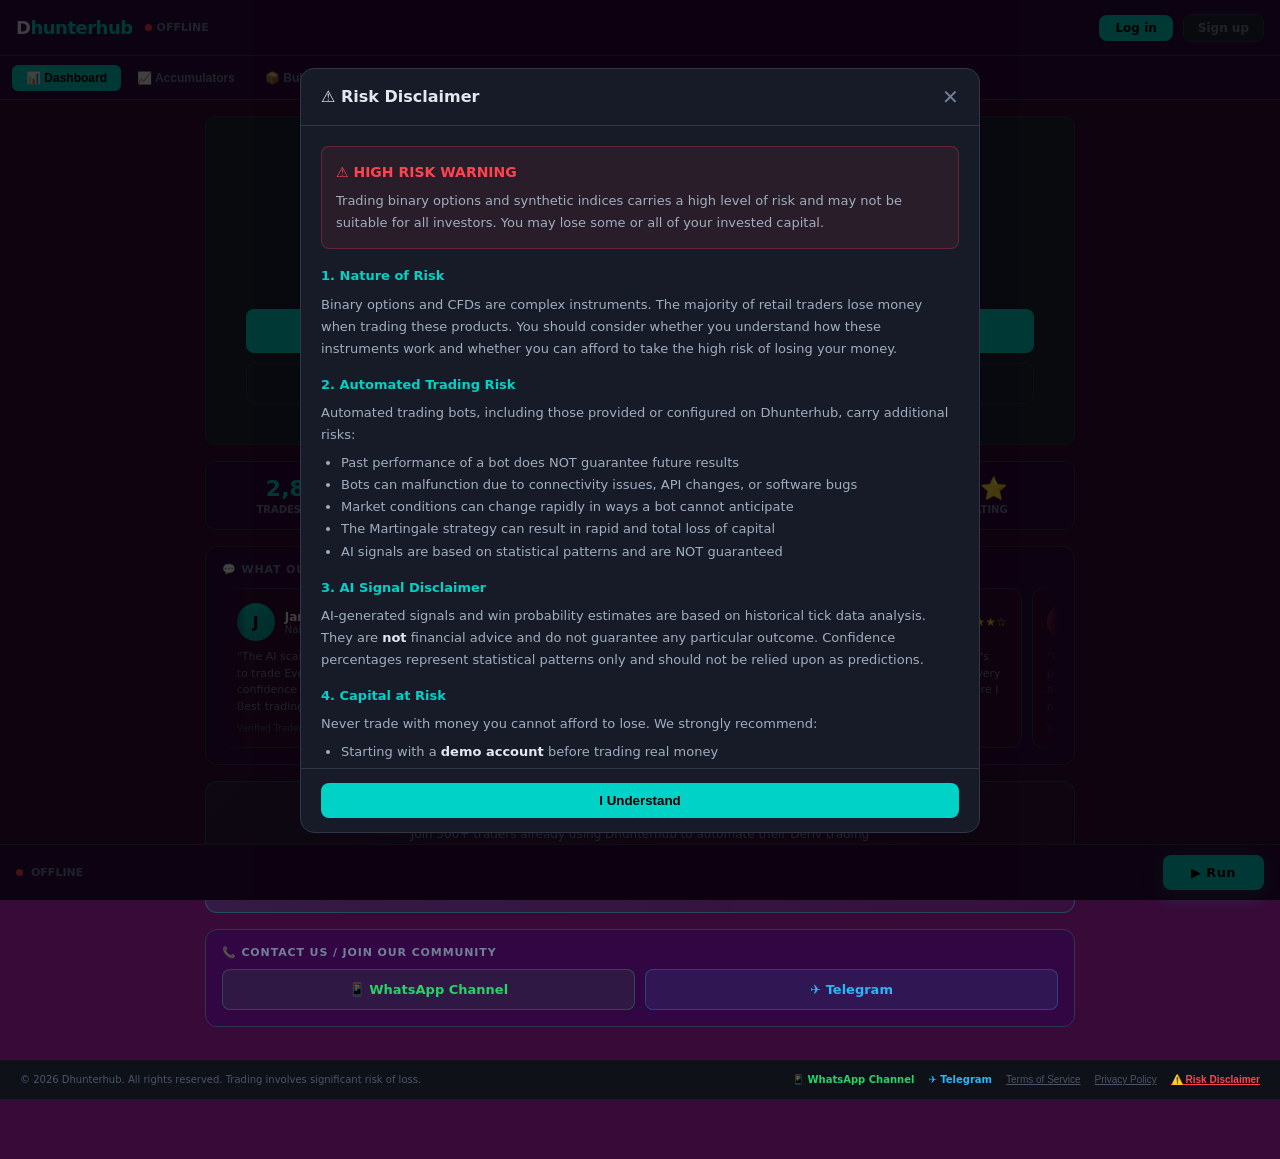
==== commit 838e0509: "Update scrollbar styles and theme colors" ====
--- a/index.html
+++ b/index.html
@@ -48,12 +48,12 @@
    ============================================================ */
 *,*::before,*::after{box-sizing:border-box;margin:0;padding:0;}
 ::-webkit-scrollbar{width:4px;height:4px;}
-::-webkit-scrollbar-track{background:#1a1f2e;}
-::-webkit-scrollbar-thumb{background:#2d3748;border-radius:2px;}
-::-webkit-scrollbar-thumb:hover{background:#4a5568;}
+::-webkit-scrollbar-track{background:#122768;}
+::-webkit-scrollbar-thumb{background:#3a69bb;border-radius:2px;}
+::-webkit-scrollbar-thumb:hover{background:#0d3479;}
 :root{
-    --bg:#0e1118;
-    --bg2:#161b27;
+    --bg:#380a38;
+    --bg2:#310642;
     --bg3:#1e2534;
     --card:#1e2534;
     --border:#2d3748;
